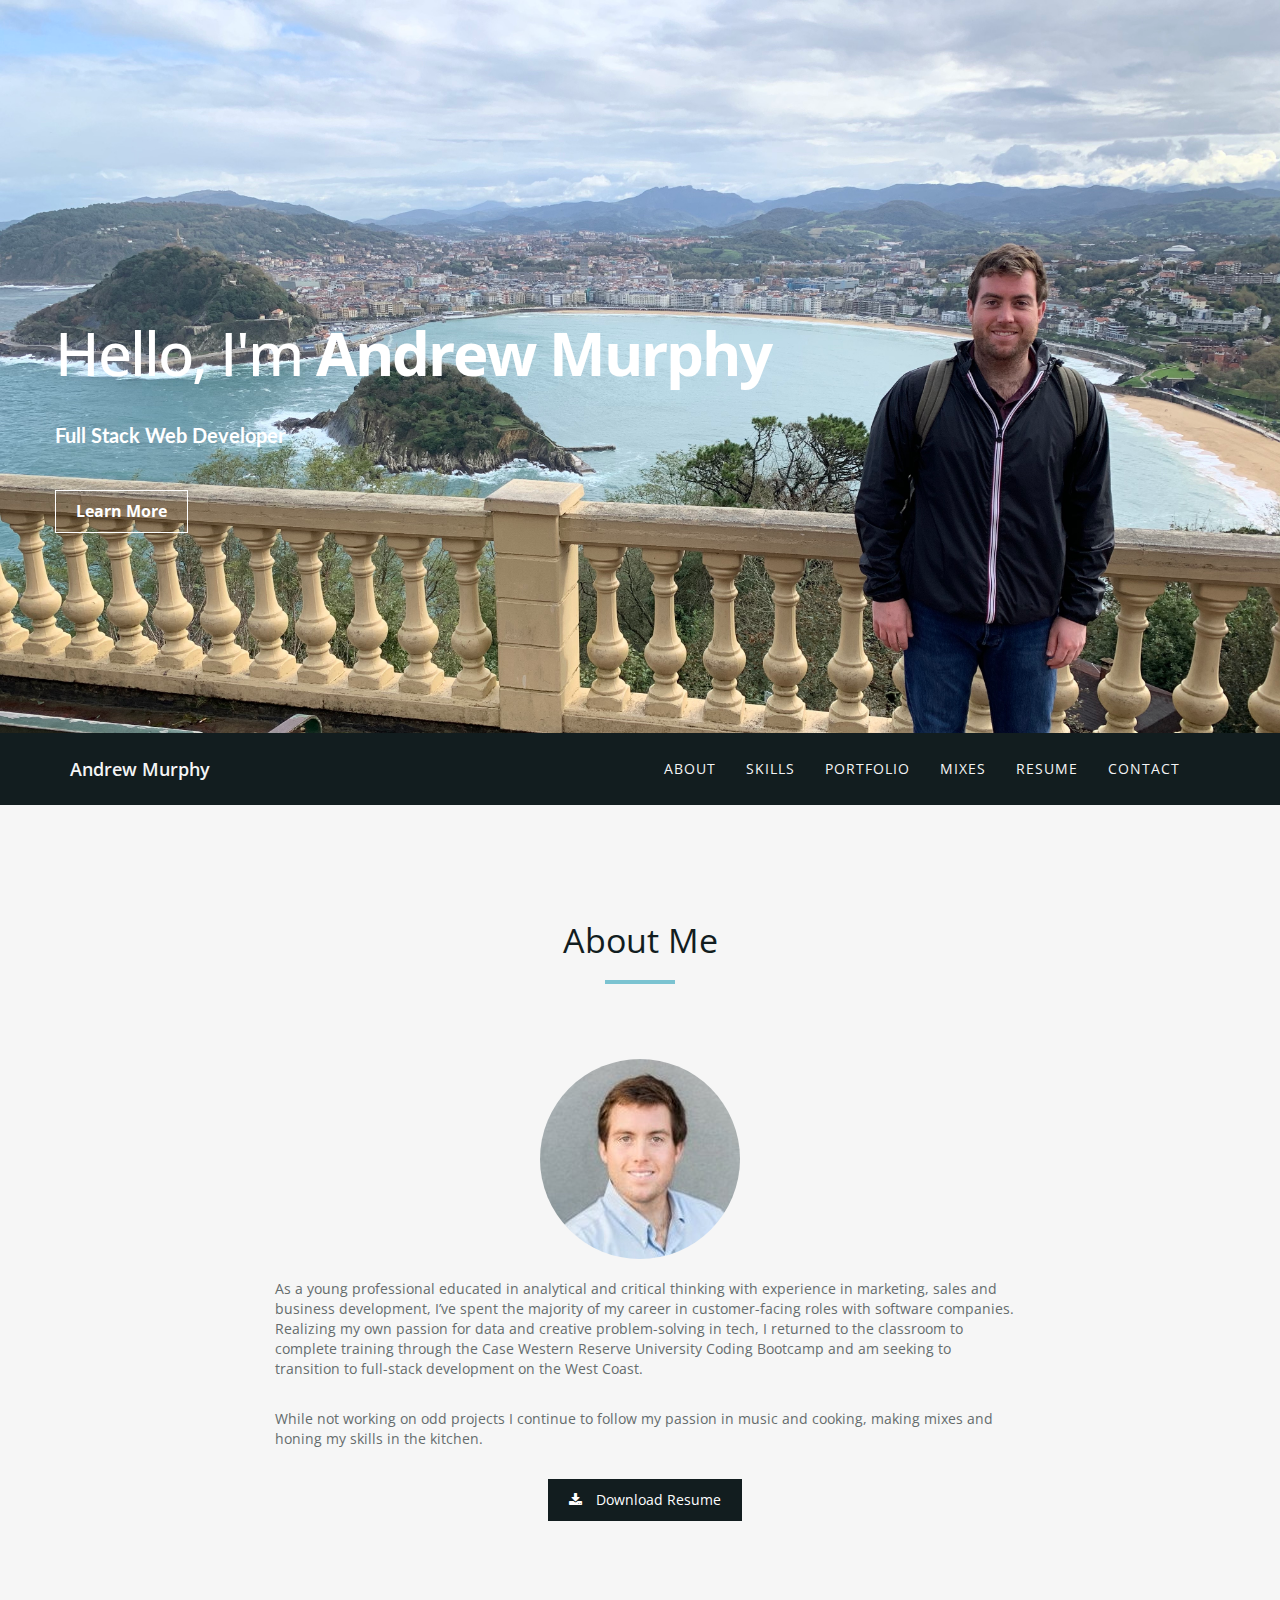
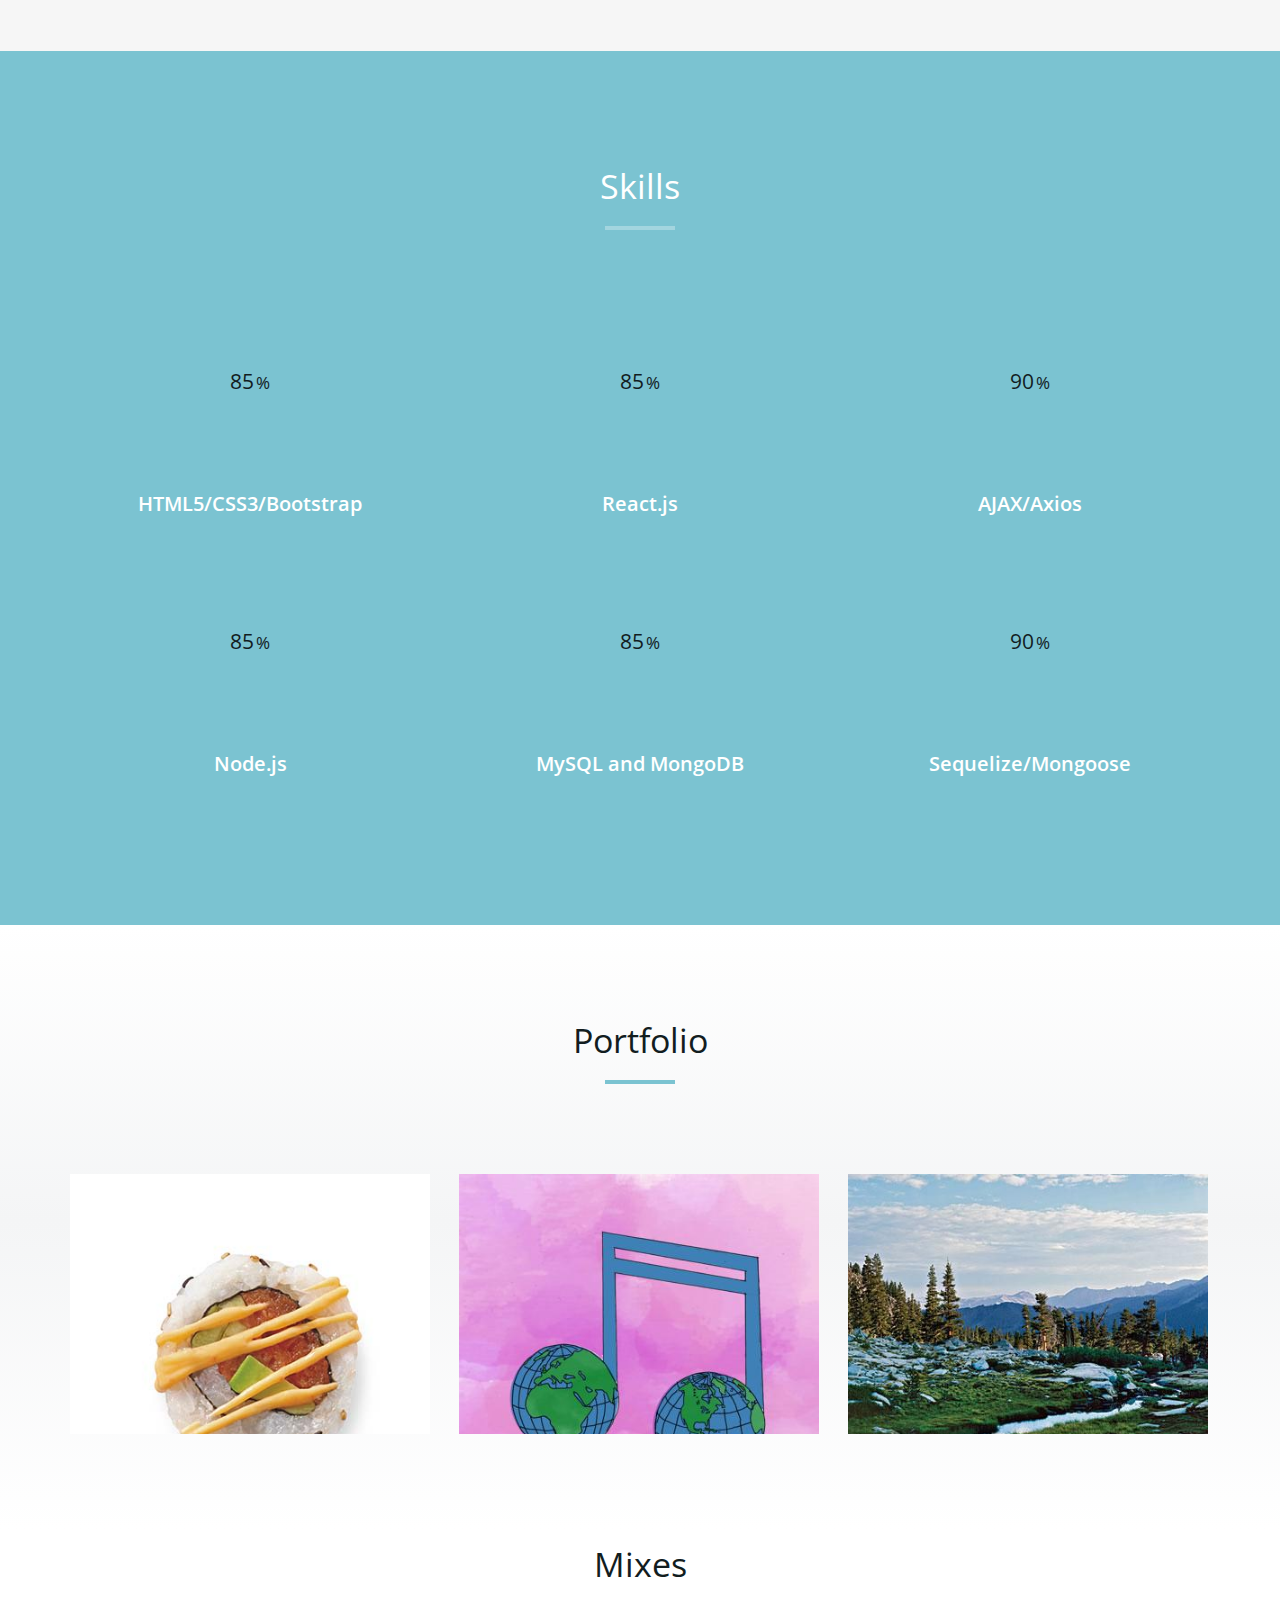
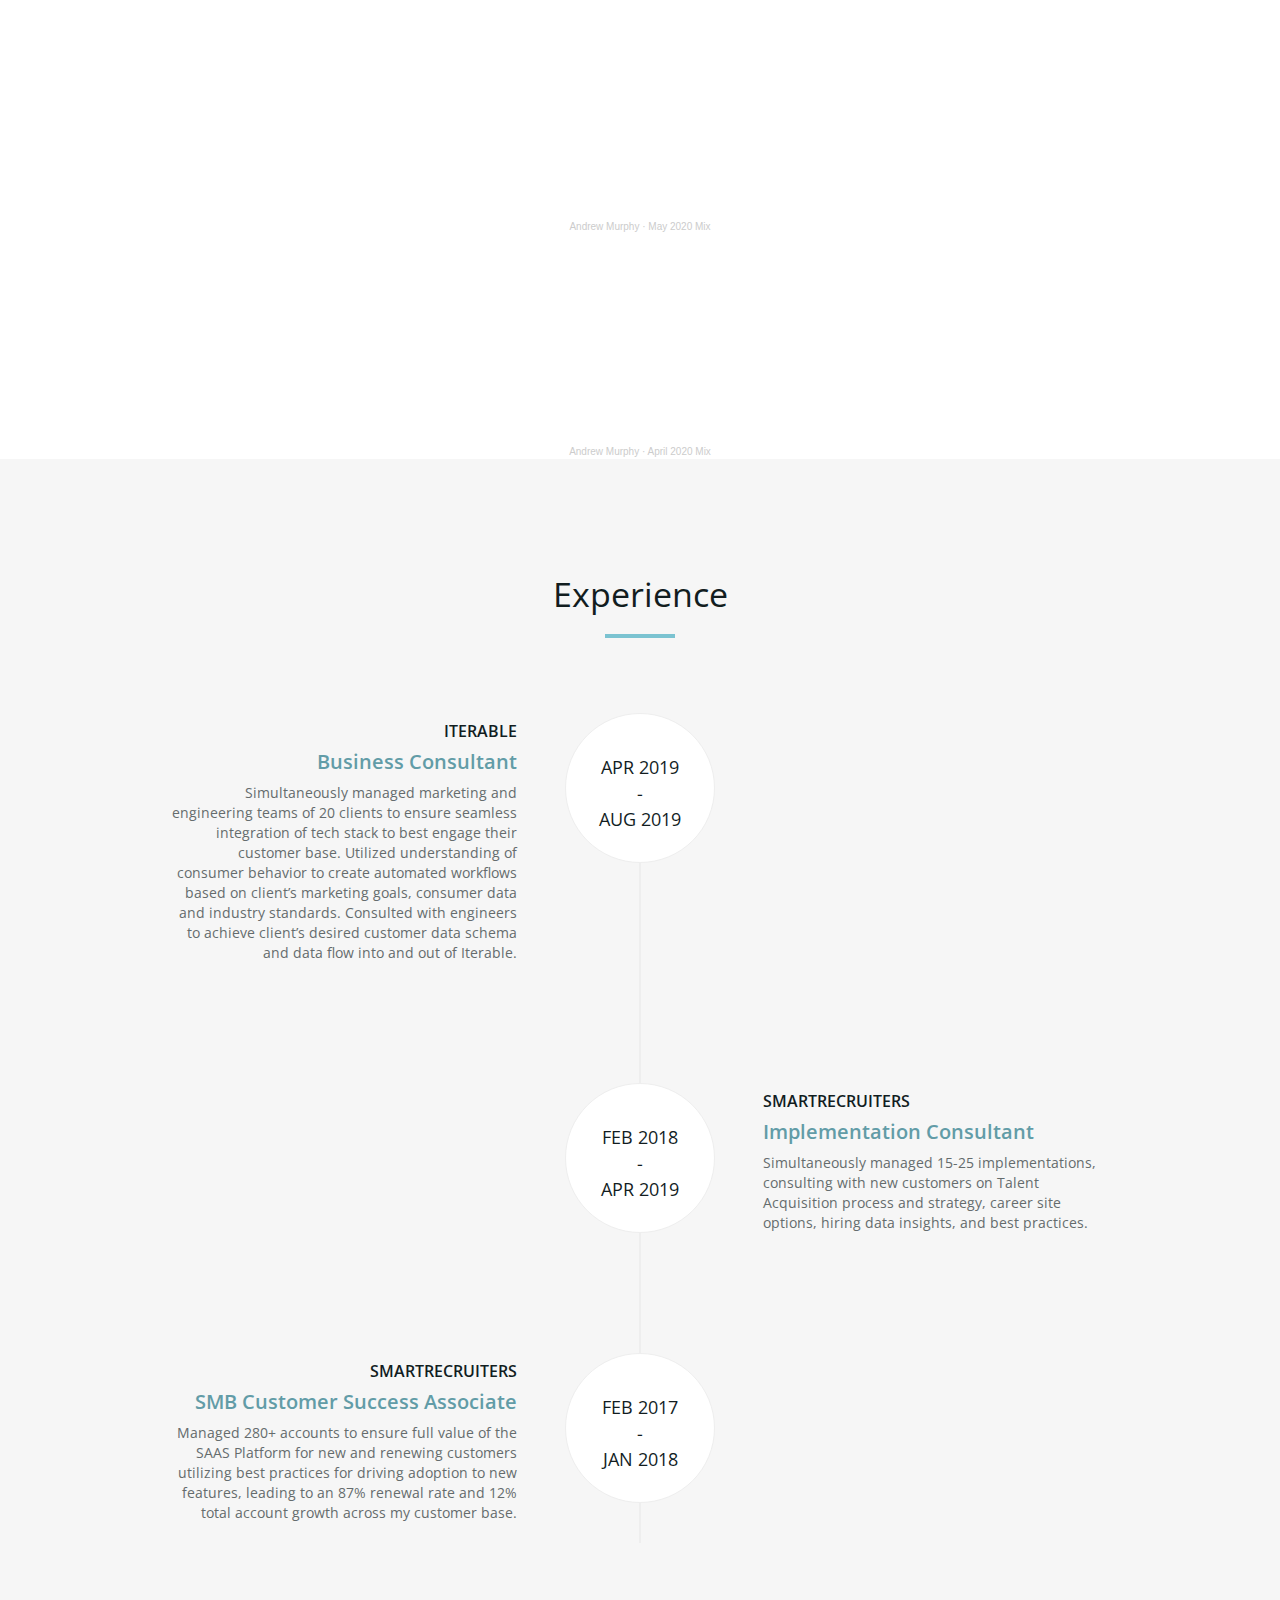
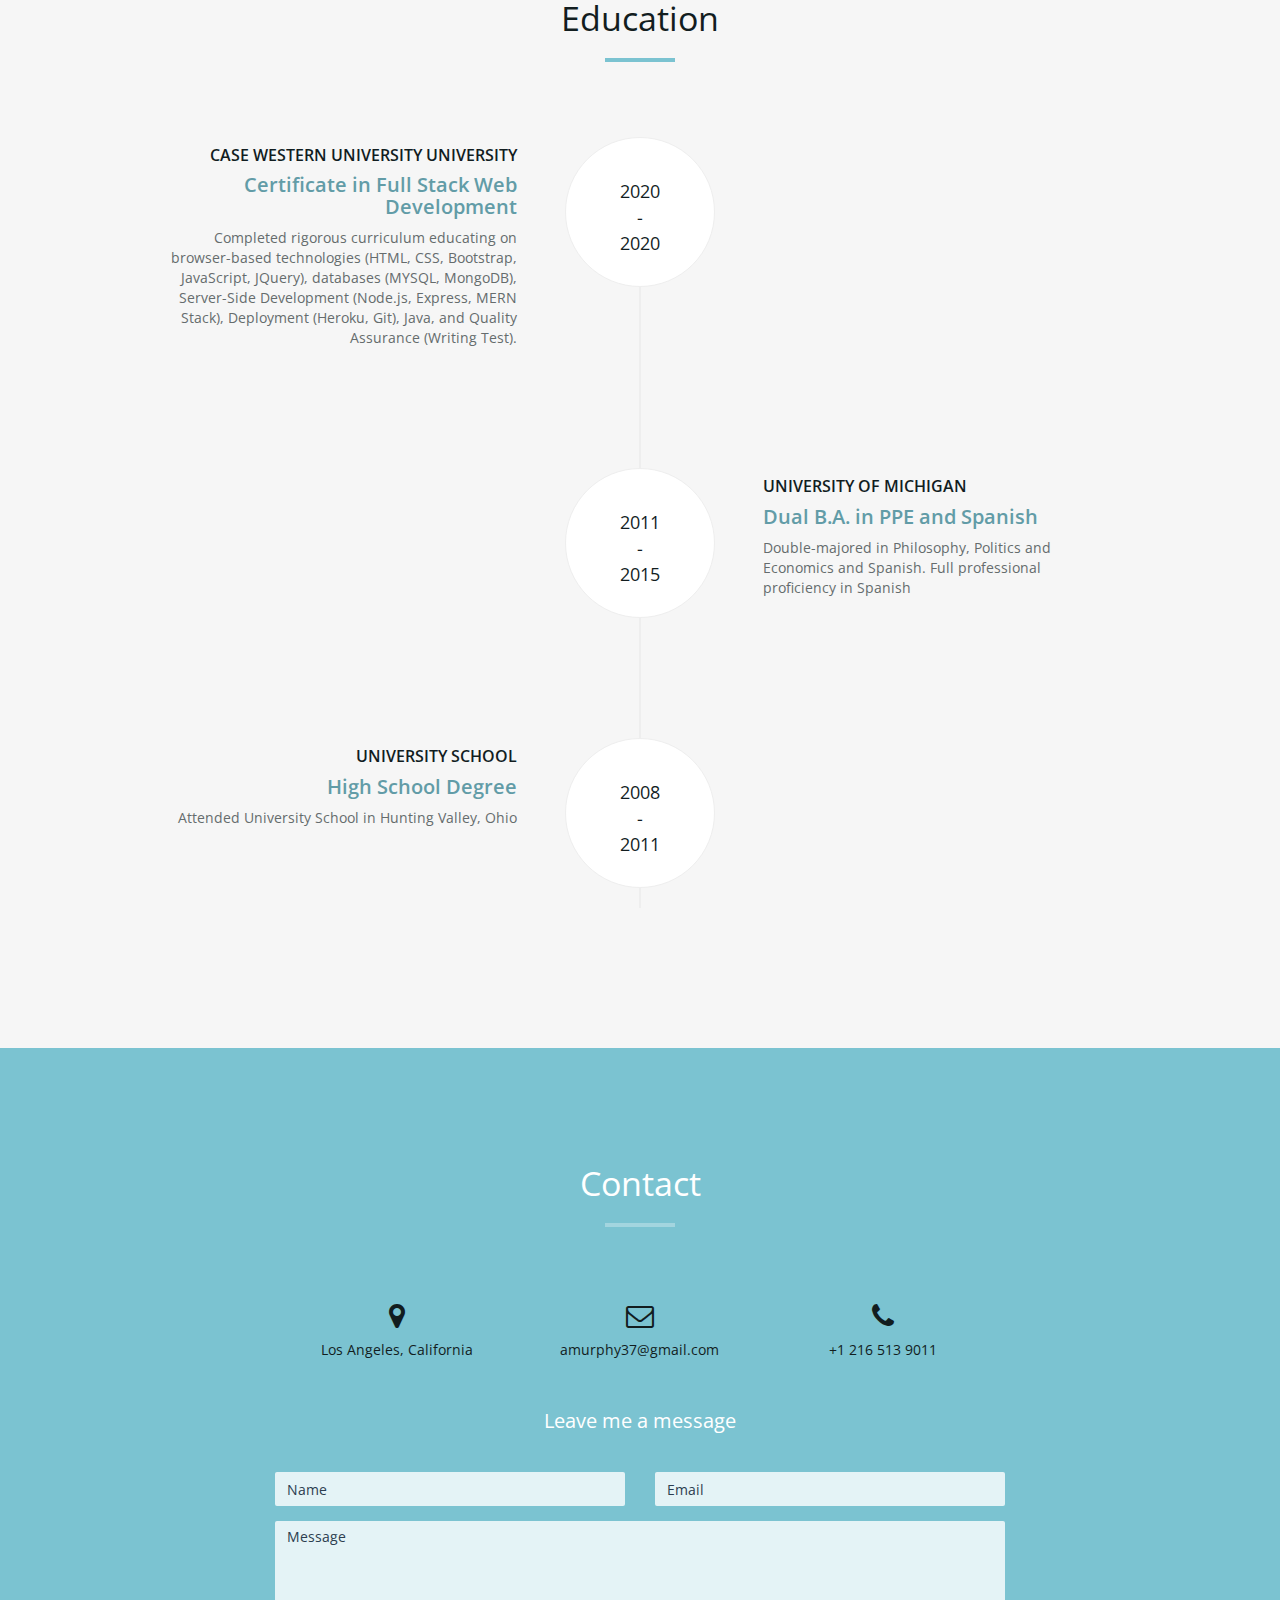
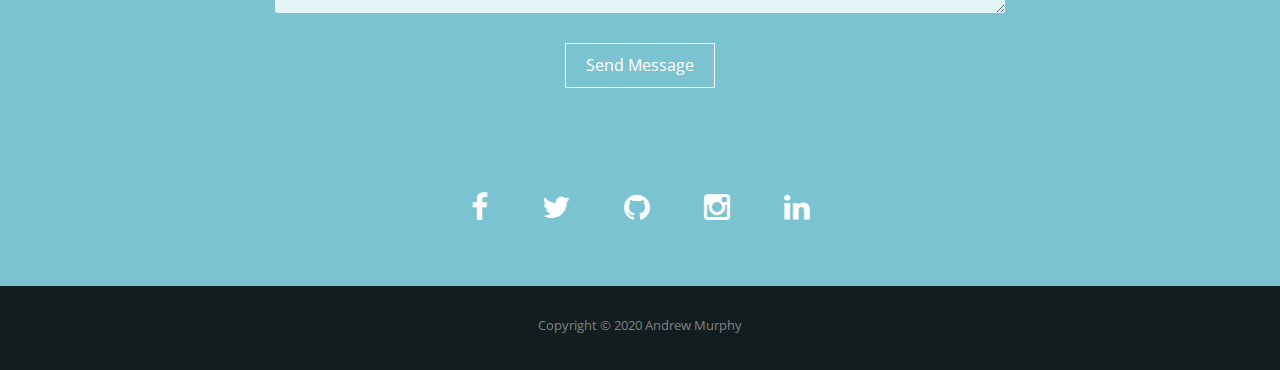
==== index.html @ 9039b3fe "added TrailTails" ====
<!DOCTYPE html>
<html lang="en">
<head>
<meta charset="utf-8">
<meta name="viewport" content="width=device-width, initial-scale=1">
<title>Andrew Murphy - Full Stack Web Developer</title>
<meta name="description" content="">
<meta name="author" content="">

<!-- Favicons
    ================================================== -->
<link rel="apple-touch-icon" href="img/apple-touch-icon.png">
<link rel="apple-touch-icon" sizes="72x72" href="img/apple-touch-icon-72x72.png">
<link rel="apple-touch-icon" sizes="114x114" href="img/apple-touch-icon-114x114.png">

<!-- Bootstrap -->
<link rel="stylesheet" type="text/css"  href="css/bootstrap.css">
<link rel="stylesheet" type="text/css" href="fonts/font-awesome/css/font-awesome.css">

<!-- Stylesheet
    ================================================== -->
<link rel="stylesheet" type="text/css"  href="css/style.css">
<link rel="stylesheet" type="text/css" href="css/prettyPhoto.css">
<link href='http://fonts.googleapis.com/css?family=Lato:400,700,900,300' rel='stylesheet' type='text/css'>
<link href='http://fonts.googleapis.com/css?family=Open+Sans:400,700,800,600,300' rel='stylesheet' type='text/css'>

<!-- HTML5 shim and Respond.js for IE8 support of HTML5 elements and media queries -->
<!-- WARNING: Respond.js doesn't work if you view the page via file:// -->
<!--[if lt IE 9]>
      <script src="https://oss.maxcdn.com/html5shiv/3.7.2/html5shiv.min.js"></script>
      <script src="https://oss.maxcdn.com/respond/1.4.2/respond.min.js"></script>
    <![endif]-->
</head>
<body id="page-top" data-spy="scroll" data-target=".navbar-fixed-top">

<!-- Header -->
<header id="header">
  <div class="intro">
    <div class="container">
      <div class="row">
        <div class="intro-text">
          <h1 style="padding-bottom: 15px;">Hello, I'm <span style="font-weight: bold" class="name">Andrew Murphy</span></h1>
          <p style="font-weight: bolder">Full Stack Web Developer</p>
          <a href="#about" class="btn btn-default btn-lg page-scroll learn-more-btn">Learn More</a> </div>
      </div>
    </div>
  </div>
</header>
<!-- Navigation -->
<div id="nav">
  <nav class="navbar navbar-custom">
    <div class="container">
      <div class="navbar-header">
        <button type="button" class="navbar-toggle" data-toggle="collapse" data-target=".navbar-main-collapse"> <i class="fa fa-bars"></i> </button>
        <a class="navbar-brand page-scroll" href="#page-top">Andrew Murphy</a> </div>
      
      <!-- Collect the nav links, forms, and other content for toggling -->
      <div class="collapse navbar-collapse navbar-right navbar-main-collapse">
        <ul class="nav navbar-nav">
          <!-- Hidden li included to remove active class from about link when scrolled up past about section -->
          <li class="hidden"> <a href="#page-top"></a> </li>
          <li> <a class="page-scroll" href="#about">About</a> </li>
          <li> <a class="page-scroll" href="#skills">Skills</a> </li>
          <li> <a class="page-scroll" href="#portfolio">Portfolio</a> </li>
          <li> <a class="page-scroll" href="#mixes">Mixes</a> </li>
          <li> <a class="page-scroll" href="#resume">Resume</a> </li>
          <li> <a class="page-scroll" href="#contact">Contact</a> </li>
        </ul>
      </div>
    </div>
  </nav>
</div>
<!-- About Section -->
<div id="about">
  <div class="container">
    <div class="section-title text-center center">
      <h2>About Me</h2>
      <hr>
    </div>
    <div class="row">
      <div class="col-md-12 text-center"><img src="img/headshot.jpg" class="img-responsive"></div>
      <div class="col-md-8 col-md-offset-2">
        <div class="about-text">
          <p>As a young professional educated in analytical and critical thinking with experience in marketing, sales and business
          development, I’ve spent the majority of my career in customer-facing roles with software companies. Realizing my own
          passion for data and creative problem-solving in tech, I returned to the classroom to complete training through the Case
          Western Reserve University Coding Bootcamp and am seeking to transition to full-stack development on the West Coast.</p>
          <p>While not working on odd projects I continue to follow my passion in music and cooking, making mixes and honing my skills in the kitchen.</p>
          <p class="text-center"><a class="btn btn-primary" href="resume.pdf"><i class="fa fa-download"></i> Download Resume</a></p>
        </div>
      </div>
    </div>
  </div>
</div>
<!-- Skills Section -->
<div id="skills" class="text-center">
  <div class="container">
    <div class="section-title center">
      <h2>Skills</h2>
      <hr>
    </div>
    <div class="row">
      <div class="col-md-4 col-sm-6 skill"> <span class="chart" data-percent="80"> <span class="percent">85</span> </span>
        <h4>HTML5/CSS3/Bootstrap</h4>
      </div>
      <div class="col-md-4 col-sm-6 skill"> <span class="chart" data-percent="85"> <span class="percent">85</span> </span>
        <h4>React.js</h4>
      </div>
      <div class="col-md-4 col-sm-6 skill"> <span class="chart" data-percent="90"> <span class="percent">90</span> </span>
        <h4>AJAX/Axios</h4>
      </div>
      <div class="col-md-4 col-sm-6 skill"> <span class="chart" data-percent="85"> <span class="percent">85</span> </span>
        <h4>Node.js</h4>
      </div>
      <div class="col-md-4 col-sm-6 skill"> <span class="chart" data-percent="85"> <span class="percent">85</span> </span>
        <h4>MySQL and MongoDB</h4>
      </div>
      <div class="col-md-4 col-sm-6 skill"> <span class="chart" data-percent="90"> <span class="percent">90</span> </span>
        <h4>Sequelize/Mongoose</h4>
      </div>
    </div>
  </div>
</div>
<!-- Portfolio Section -->
<div id="portfolio">
  <div class="container">
    <div class="section-title text-center center">
      <h2>Portfolio</h2>
      <hr>
    </div>
    <!-- <div class="categories">
      <ul class="cat">
        <li>
          <ol class="type">
            <li><a href="#" data-filter="*" class="active">All</a></li>
            <li><a href="#" data-filter=".web">Web Design</a></li>
            <li><a href="#" data-filter=".app">App Development</a></li>
            <li><a href="#" data-filter=".branding">Branding</a></li>
          </ol>
        </li>
      </ul>
      <div class="clearfix"></div>
    </div> -->
    <div class="row">
      <div class="portfolio-items">
        <div class="col-sm-6 col-md-4 col-lg4 web">
          <div class="portfolio-item">
            <div class="hover-bg"> <a href="https://amurphy37.github.io/Project_1/" target="_blank" title="Recipe Generator App">
              <div class="hover-text">
                <h4>I'm Hungry</h4>
                <small>Recipe Generator</small> </div>
              <img src="img/portfolio/sushi.jpg" class="img-responsive" alt="I'm Hungry"> </a> </div>
          </div>
        </div>
        <div class="col-sm-6 col-md-4 col-lg-4 app">
          <div class="portfolio-item">
            <div class="hover-bg"> <a href="http://nexttrackup.herokuapp.com/" target="_blank" title="Project description">
              <div class="hover-text">
                <h4>NextTrackUp</h4>
                <small>Communal Playlist App</small> </div>
              <img src="img/portfolio/playlist.jpg" class="img-responsive" alt="NextTrackUp"> </a> </div>
          </div>
        </div>
        <div class="col-sm-6 col-md-4 col-lg-4 web">
          <div class="portfolio-item">
            <div class="hover-bg"> <a href="img/portfolio/03-large.jpg" title="Project description" rel="prettyPhoto">
              <div class="hover-text">
                <h4>Trail Tails</h4>
                <small>Hiking Community</small> </div>
              <img src="img/portfolio/banff.jpg" class="img-responsive" alt="TrailTails"> </a> </div>
          </div>
        </div>
      </div>
    </div>
  </div>
</div>
<!-- Achievements Section -->
<!-- <div id="achievements" class="text-center">
  <div class="container">
    <div class="section-title center">
      <h2>Some Stats</h2>
      <hr>
    </div>
    <div class="row">
      <div class="col-md-3 col-sm-3 wow fadeInDown" data-wow-delay="200ms">
        <div class="achievement-box"> <span class="count">310</span>
          <h4>Happy Clients</h4>
        </div>
      </div>
      <div class="col-md-3 col-sm-3 wow fadeInDown" data-wow-delay="400ms">
        <div class="achievement-box"> <span class="count">4700</span>
          <h4>Hours of Work</h4>
        </div>
      </div>
      <div class="col-md-3 col-sm-3 wow fadeInDown" data-wow-delay="600ms">
        <div class="achievement-box"> <span class="count">30</span>
          <h4>Awards Won</h4>
        </div>
      </div>
      <div class="col-md-3 col-sm-3 wow fadeInDown" data-wow-delay="800ms">
        <div class="achievement-box"> <span class="count">8</span>
          <h4>Years of Experience</h4>
        </div>
      </div>
    </div>
  </div>
</div> -->
<!-- Mixes Section -->
<div id="mixes" class="text-center">
  <div class="container">
    <div class="section-title center">
      <h2>Mixes</h2>
    </div>
      <div class="row">
        <div class="col-lg-12">
          <iframe width="100%" height="166" scrolling="no" frameborder="no" allow="autoplay"
            src="https://w.soundcloud.com/player/?url=https%3A//api.soundcloud.com/tracks/817155895&color=%23ff5500&auto_play=false&hide_related=false&show_comments=true&show_user=true&show_reposts=false&show_teaser=true"></iframe>
          <div
            style="font-size: 10px; color: #cccccc;line-break: anywhere;word-break: normal;overflow: hidden;white-space: nowrap;text-overflow: ellipsis; font-family: Interstate,Lucida Grande,Lucida Sans Unicode,Lucida Sans,Garuda,Verdana,Tahoma,sans-serif;font-weight: 100;">
            <a href="https://soundcloud.com/amurphy37" title="Andrew Murphy" target="_blank"
              style="color: #cccccc; text-decoration: none;">Andrew Murphy</a> · <a
              href="https://soundcloud.com/amurphy37/may-2020" title="May 2020 Mix" target="_blank"
              style="color: #cccccc; text-decoration: none;">May 2020 Mix</a></div>
        </div>
      </div>
      <br>
      <br>
      <div class="row">
        <div class="col-lg-12">
          <iframe width="100%" height="166" scrolling="no" frameborder="no" allow="autoplay"
            src="https://w.soundcloud.com/player/?url=https%3A//api.soundcloud.com/tracks/807308788&color=%23ff5500&auto_play=false&hide_related=false&show_comments=true&show_user=true&show_reposts=false&show_teaser=true"></iframe>
          <div
            style="font-size: 10px; color: #cccccc;line-break: anywhere;word-break: normal;overflow: hidden;white-space: nowrap;text-overflow: ellipsis; font-family: Interstate,Lucida Grande,Lucida Sans Unicode,Lucida Sans,Garuda,Verdana,Tahoma,sans-serif;font-weight: 100;">
            <a href="https://soundcloud.com/amurphy37" title="Andrew Murphy" target="_blank"
             style="color: #cccccc; text-decoration: none;">Andrew Murphy</a> · <a
             href="https://soundcloud.com/amurphy37/april-2020-mix" title="April 2020 Mix" target="_blank"
              style="color: #cccccc; text-decoration: none;">April 2020 Mix</a></div>
        </div>
      </div>
  
  </div>
</div>

<!-- Resume Section -->
<div id="resume" class="text-center">
  <div class="container">
    <div class="section-title center">
      <h2>Experience</h2>
      <hr>
    </div>
    <div class="row">
      <div class="col-lg-12">
        <ul class="timeline">
          <li>
            <div class="timeline-image">
              <h4>Apr 2019 <br>
                - <br>
                Aug 2019</h4>
            </div>
            <div class="timeline-panel">
              <div class="timeline-heading">
                <h4>Iterable</h4>
                <h4 class="subheading">Business Consultant</h4>
              </div>
              <div class="timeline-body">
                <p>Simultaneously managed marketing and engineering teams of 20 clients to ensure seamless integration of tech stack to
                best engage their customer base. Utilized understanding of consumer behavior to create automated workflows based on client’s marketing goals, consumer
                data and industry standards. Consulted with engineers to achieve client’s desired customer data schema and data flow into and out of Iterable.
              </p>
              </div>
            </div>
          </li>
          <li class="timeline-inverted">
            <div class="timeline-image">
              <h4>Feb 2018 <br>
                - <br>
                Apr 2019 </h4>
            </div>
            <div class="timeline-panel">
              <div class="timeline-heading">
                <h4>SmartRecruiters</h4>
                <h4 class="subheading">Implementation Consultant</h4>
              </div>
              <div class="timeline-body">
                <p>Simultaneously managed 15-25 implementations, consulting with new customers on Talent Acquisition process and strategy,
                career site options, hiring data insights, and best practices.</p>
              </div>
            </div>
          </li>
          <li>
            <div class="timeline-image">
              <h4>Feb 2017 <br>
                - <br>
                Jan 2018 </h4>
            </div>
            <div class="timeline-panel">
              <div class="timeline-heading">
                <h4>SmartRecruiters</h4>
                <h4 class="subheading">SMB Customer Success Associate</h4>
              </div>
              <div class="timeline-body">
                <p> Managed 280+ accounts to ensure full value of the SAAS Platform for new and renewing customers utilizing best practices
                for driving adoption to new features, leading to an 87% renewal rate and 12% total account growth across my customer base.</p>
              </div>
            </div>
          </li>
        </ul>
      </div>
    </div>
  </div>
  <div class="container">
    <div class="section-title center">
      <h2>Education</h2>
      <hr>
    </div>
    <div class="row">
      <div class="col-lg-12">
        <ul class="timeline">
          
          <!-- Education Section-->
          
          <li>
            <div class="timeline-image">
              <h4>2020 <br>
                - <br>
                2020 </h4>
            </div>
            <div class="timeline-panel">
              <div class="timeline-heading">
                <h4>Case Western University University</h4>
                <h4 class="subheading">Certificate in Full Stack Web Development</h4>
              </div>
              <div class="timeline-body">
                <p>Completed rigorous curriculum educating on browser-based technologies (HTML, CSS, Bootstrap, JavaScript, JQuery),
                databases (MYSQL, MongoDB), Server-Side Development (Node.js, Express, MERN Stack), Deployment (Heroku, Git), Java, and
                Quality Assurance (Writing Test).</p>
              </div>
            </div>
          </li>
          <li class="timeline-inverted">
            <div class="timeline-image">
              <h4>2011 <br>
                - <br>
                2015 </h4>
            </div>
            <div class="timeline-panel">
              <div class="timeline-heading">
                <h4>University of Michigan</h4>
                <h4 class="subheading">Dual B.A. in PPE and Spanish</h4>
              </div>
              <div class="timeline-body">
                <p>Double-majored in Philosophy, Politics and Economics and Spanish. Full professional proficiency in Spanish</p>
              </div>
            </div>
          </li>
          <li>
            <div class="timeline-image">
              <h4>2008 <br>
                - <br>
                2011 </h4>
            </div>
            <div class="timeline-panel">
              <div class="timeline-heading">
                <h4>University School</h4>
                <h4 class="subheading">High School Degree</h4>
              </div>
              <div class="timeline-body">
                <p class="text-muted">Attended University School in Hunting Valley, Ohio</p>
              </div>
            </div>
          </li>
        </ul>
      </div>
    </div>
  </div>
</div>
<!-- Contact Section -->
<div id="contact" class="text-center">
  <div class="container">
    <div class="section-title center">
      <h2>Contact</h2>
      <hr>
    </div>
    <div class="col-md-8 col-md-offset-2">
      <div class="col-md-4"> <i class="fa fa-map-marker fa-2x"></i>
        <p>Los Angeles, California</p>
      </div>
      <div class="col-md-4"> <i class="fa fa-envelope-o fa-2x"></i>
        <p>amurphy37@gmail.com</p>
      </div>
      <div class="col-md-4"> <i class="fa fa-phone fa-2x"></i>
        <p> +1 216 513 9011</p>
      </div>
      <div class="clearfix"></div>
    </div>
    <div class="col-md-8 col-md-offset-2">
      <h3>Leave me a message</h3>
      <form action="https://formspree.io/meqrzgnv" method="POST" name="sentMessage" id="my-form" novalidate>
        <div class="row">
          <div class="col-md-6">
            <div class="form-group">
              <input type="text" name="name" id="name" class="form-control" placeholder="Name" required="required">
              <p class="help-block text-danger"></p>
            </div>
          </div>
          <div class="col-md-6">
            <div class="form-group">
              <input type="email" id="email" class="form-control" name="email" placeholder="Email" required="required">
              <p class="help-block text-danger"></p>
            </div>
          </div>
        </div>
        <div class="form-group">
          <textarea name="message" id="message" class="form-control" rows="4" placeholder="Message" required></textarea>
          <p class="help-block text-danger"></p>
        </div>
        <div id="success"></div>
        <button type="submit" id="my-form-button" class="btn btn-default">Send Message</button>
        <p id="my-form-status"></p>
      </form>
      <div class="social">
        <ul>
          <li><a href="https://www.facebook.com/andrew.murphy.73744/" target="_blank"><i class="fa fa-facebook"></i></a></li>
          <li><a href="https://twitter.com/amurphy37" target="_blank"><i class="fa fa-twitter"></i></a></li>
          <li><a href="https://github.com/amurphy37" target="_blank"><i class="fa fa-github"></i></a></li>
          <li><a href="https://www.instagram.com/b.andrewmurphy/" target="_blank"><i class="fa fa-instagram"></i></a></li>
          <li><a href="https://www.linkedin.com/in/b-andrew-murphy/" target="_blank"><i class="fa fa-linkedin"></i></a></li>
        </ul>
      </div>
    </div>
  </div>
</div>
<div id="footer">
  <div class="container text-center">
    <div class="fnav">
      <p>Copyright &copy; 2020 Andrew Murphy</p>
    </div>
  </div>
</div>
<script type="text/javascript" src="js/jquery.1.11.1.js"></script> 
<script type="text/javascript" src="js/bootstrap.js"></script> 
<script type="text/javascript" src="js/SmoothScroll.js"></script> 
<script type="text/javascript" src="js/easypiechart.js"></script> 
<script type="text/javascript" src="js/jquery.prettyPhoto.js"></script> 
<script type="text/javascript" src="js/jquery.isotope.js"></script> 
<script type="text/javascript" src="js/jquery.counterup.js"></script> 
<script type="text/javascript" src="js/waypoints.js"></script> 
<script type="text/javascript" src="js/jqBootstrapValidation.js"></script> 
<script type="text/javascript" src="js/contact_me.js"></script> 
<script type="text/javascript" src="js/main.js"></script>

<!-- Place this script at the end of the body tag -->

<script>
  window.addEventListener("DOMContentLoaded", function () {

    // get the form elements defined in your form HTML above

    var form = document.getElementById("my-form");
    var button = document.getElementById("my-form-button");
    var status = document.getElementById("my-form-status");

    // Success and Error functions for after the form is submitted

    function success() {
      form.reset();
      button.style = "display: none ";
      status.innerHTML = "Thanks!";
    }

    function error() {
      status.innerHTML = "Oops! There was a problem.";
    }

    // handle the form submission event

    form.addEventListener("submit", function (ev) {
      ev.preventDefault();
      var data = new FormData(form);
      ajax(form.method, form.action, data, success, error);
    });
  });

  // helper function for sending an AJAX request

  function ajax(method, url, data, success, error) {
    var xhr = new XMLHttpRequest();
    xhr.open(method, url);
    xhr.setRequestHeader("Accept", "application/json");
    xhr.onreadystatechange = function () {
      if (xhr.readyState !== XMLHttpRequest.DONE) return;
      if (xhr.status === 200) {
        success(xhr.response, xhr.responseType);
      } else {
        error(xhr.status, xhr.response, xhr.responseType);
      }
    };
    xhr.send(data);
  }
</script>
</body>
</html>
---- css/style.css ----
body, html {
	font-family: 'Open Sans', sans-serif;
	text-rendering: optimizeLegibility !important;
	-webkit-font-smoothing: antialiased !important;
	color: #656c6d;
	width: 100% !important;
	height: 100% !important;
}
h1 {
	font-weight: 700;
}
h1 strong {
	font-weight: 900;
}
h2 {
	line-height: 20px;
	margin: 0;
	color: #121d1f;
	font-weight: 400;
	margin-bottom: 30px;
	font-size: 34px;
}
h3, h4 {
	color: #121d1f;
	font-size: 20px;
	font-weight: 600;
}
h5 {
	text-transform: uppercase;
	font-weight: 700;
	line-height: 20px;
}
p.intro {
	font-size: 16px;
	margin: 12px 0 0;
	line-height: 24px;
	font-family: 'Open Sans', sans-serif;
}
a {
	color: #333;
}
a:hover, a:focus {
	text-decoration: none;
	color: #7bc3d1;
}
ul, ol {
	list-style: none;
}
.clearfix:after {
	visibility: hidden;
	display: block;
	font-size: 0;
	content: " ";
	clear: both;
	height: 0;
}
.clearfix {
	display: inline-block;
}
* html .clearfix {
	height: 1%;
}
.clearfix {
	display: block;
}
ul, ol {
	padding: 0;
	webkit-padding: 0;
	moz-padding: 0;
}
hr {
	height: 4px;
	width: 70px;
	text-align: center;
	position: relative;
	background: #7bc3d1;
	margin: 0 auto;
	margin-bottom: 30px;
	border: 0;
}
/* Navigation */
#nav {
	z-index: 9999;
}
#nav.affix {
	position: fixed;
	top: 0;
	width: 100%
}
.navbar-custom {
	margin-bottom: 0;
	background-color: #121d1f;
	border-radius: 0px;
	padding: 10px 0;
}
.navbar-custom .navbar-brand {
	font-weight: 600;
}
.navbar-custom .navbar-brand:focus {
	outline: 0;
}
.navbar-custom .navbar-brand .navbar-toggle {
	padding: 4px 6px;
	font-size: 16px;
	color: #fff;
}
.navbar-custom .navbar-brand .navbar-toggle:focus, .navbar-custom .navbar-brand .navbar-toggle:active {
	outline: 0;
}
.navbar-custom a {
	color: #f4f5f6;
}
.navbar-custom .nav li a {
	text-transform: uppercase;
	letter-spacing: 1px;
	-webkit-transition: background .3s ease-in-out;
	-moz-transition: background .3s ease-in-out;
	transition: background .3s ease-in-out;
}
.navbar-custom .nav li a:hover {
	outline: 0;
	color: #7bc3d1;
	background-color: transparent;
}
.navbar-custom .nav li a:focus, .navbar-custom .nav li a:active {
	outline: 0;
	background-color: transparent;
	color: #7bc3d1;
}
.navbar-custom .nav li.active {
	outline: 0;
}
.navbar-custom .nav li.active a {
	background-color: rgba(255,255,255,.3);
}
.navbar-custom .nav li.active a:hover {
	color: #fff;
}
.btn-default {
	color: #fff;
	background-color: transparent;
	border-color: #fff;
	padding: 10px 20px;
	margin: 0;
	font-size: 16px;
	border-radius: 0;
}
.btn-default:hover, .btn-default:focus, .btn-default.focus, .btn-default:active, .btn-default.active {
	color: #fff;
	background-color: #121d1f;
	border-color: #121d1f;
}
.btn-primary {
	color: #fff;
	background-color: #121d1f;
	padding: 10px 20px;
	border-color: #121d1f;
	border-radius: 0;
}
.btn-primary:hover, .btn-primary:focus, .btn-primary.focus, .btn-primary:active, .btn-primary.active {
	color: #fff;
	background-color: #7bc3d1;
	border-color: #7bc3d1;
}
.btn-primary i.fa {
	margin-right: 10px;
}
/* Home Section */
.intro {
	display: table;
	width: 100%;
	height: auto;
	padding: 100px 0;
	text-align: center;
	color: #fff;
	background: url(../img/intro-bg2.jpg) no-repeat center top;
	background-color: #7bc3d1;
	-webkit-background-size: cover;
	-moz-background-size: cover;
	background-size: cover;
	-o-background-size: cover;
}
.section-title.center {
	padding: 25px 0 45px 0;
}
/* About Section */
#about {
	padding: 100px 0;
	background: #f6f6f6;
}
#about .about-text {
	margin-left: 10px;
}
#about img {
	border-radius: 50%;
	width: 200px;
	height: 200px;
	display: inline-block;
}
#about p {
	margin-top: 20px;
	margin-bottom: 30px;
}
/* Skills Section */
#skills {
	padding: 100px 0;
	background: #7bc3d1;
}
#skills h2 {
	color: #fff;
}
#skills hr {
	background: rgba(255,255,255,0.3);
}
#skills .skill {
	margin-bottom: 40px;
	text-align: center;
	padding: 0px;
}
#skills .skill h4 {
	font-weight: 600;
	color: #fff;
}
.chart {
	position: relative;
	display: inline-block;
	width: 152px;
	height: 152px;
	margin-bottom: 26px;
	text-align: center;
}
.chart canvas {
	position: absolute;
	top: 0;
	left: 0;
}
.percent {
	display: inline-block;
	font-size: 21px;
	color: #121d1f;
	line-height: 152px;
	z-index: 2;
}
.percent:after {
	content: '%';
	margin-left: 0.1em;
	font-size: .8em;
}
/* Portfolio Section */
#portfolio {
	padding: 80px 0;
	background: #ffffff; /* Old browsers */
	background: -moz-linear-gradient(top, #ffffff 0%, #f4f5f6 49%, #ffffff 100%); /* FF3.6+ */
	background: -webkit-gradient(linear, left top, left bottom, color-stop(0%, #ffffff), color-stop(49%, #f4f5f6), color-stop(100%, #ffffff)); /* Chrome,Safari4+ */
	background: -webkit-linear-gradient(top, #ffffff 0%, #f4f5f6 49%, #ffffff 100%); /* Chrome10+,Safari5.1+ */
	background: -o-linear-gradient(top, #ffffff 0%, #f4f5f6 49%, #ffffff 100%); /* Opera 11.10+ */
	background: -ms-linear-gradient(top, #ffffff 0%, #f4f5f6 49%, #ffffff 100%); /* IE10+ */
	background: linear-gradient(to bottom, #ffffff 0%, #f4f5f6 49%, #ffffff 100%); /* W3C */
filter: progid:DXImageTransform.Microsoft.gradient( startColorstr='#ffffff', endColorstr='#ffffff', GradientType=0 ); /* IE6-9 */
}
.categories {
	padding-bottom: 30px;
	text-align: center;
}
ul.cat li {
	display: inline-block;
}
ol.type li {
	display: inline-block;
	margin-left: 20px;
}
ol.type li a {
	background: #7bc3d1;
	color: #fff;
	padding: 6px 14px;
}
ol.type li a.active {
	background: #121d1f;
	color: #fff;
}
ol.type li a:hover {
	background: #121d1f;
	color: #fff;
}
.isotope-item {
	z-index: 2
}
.isotope-hidden.isotope-item {
	z-index: 1
}
.isotope, .isotope .isotope-item {
	/* change duration value to whatever you like */
	-webkit-transition-duration: 0.8s;
	-moz-transition-duration: 0.8s;
	transition-duration: 0.8s;
}
.isotope-item {
	margin-right: -1px;
	-webkit-backface-visibility: hidden;
	backface-visibility: hidden;
}
.isotope {
	-webkit-backface-visibility: hidden;
	backface-visibility: hidden;
	-webkit-transition-property: height, width;
	-moz-transition-property: height, width;
	transition-property: height, width;
}
.isotope .isotope-item {
	-webkit-backface-visibility: hidden;
	backface-visibility: hidden;
	-webkit-transition-property: -webkit-transform, opacity;
	-moz-transition-property: -moz-transform, opacity;
	transition-property: transform, opacity;
}
.portfolio-item {
	margin: 15px 0;
	-webkit-transition: all 0.5s ease-out;
	-moz-transition: all 0.5s ease-out;
	-ms-transition: all 0.5s ease-out;
	-o-transition: all 0.5s ease-out;
	transition: all 0.5s ease-out;
}
.portfolio-item:hover {
	-webkit-transform: scale(1.1);
	-moz-transform: scale(1.1);
	-ms-transform: scale(1.1);
	-o-transform: scale(1.1);
	transform: scale(1.1);
}
.portfolio-item .hover-bg {
	height: 260px;
	overflow: hidden;
	position: relative;
}
.hover-bg .hover-text {
	position: absolute;
	text-align: center;
	margin: 0 auto;
	color: #ffffff;
	background: rgba(0, 0, 0, 0.66);
	padding: 33% 0 0 0;
	height: 100%;
	width: 100%;
	opacity: 0;
	transition: all 0.5s;
}
.hover-bg .hover-text>h4 {
	opacity: 0;
	color: #fff;
	font-weight: 400;
	-webkit-transform: translateY(100%);
	transform: translateY(100%);
	transition: all 0.3s;
}
.hover-bg:hover .hover-text>h4 {
	opacity: 1;
	-webkit-backface-visibility: hidden;
	-webkit-transform: translateY(0);
	transform: translateY(0);
}
.hover-bg .hover-text>i {
	opacity: 0;
	-webkit-transform: translateY(0);
	transform: translateY(0);
	transition: all 0.3s;
}
.hover-bg:hover .hover-text>i {
	opacity: 1;
	-webkit-backface-visibility: hidden;
	-webkit-transform: translateY(100%);
	transform: translateY(100%);
}
.hover-bg:hover .hover-text {
	opacity: 1;
}
#portfolio i.fa {
	font-size: 20px;
	padding: 5px;
	color: #E87E04;
}
/* Achivements Section */
#achievements {
	padding: 100px 0;
	background: #7bc3d1;
}
#achievements h2 {
	color: #fff;
}
#achievements hr {
	background: rgba(255,255,255,0.3);
}
.achievement-box h4 {
	color: #fff;
	font-size: 20px;
	font-weight: 400;
	margin-left: 5px;
}
.achievement-box span.count {
	font-size: 52px;
	font-weight: 600;
	display: block;
	color: #121d1f;
	padding: 0;
	margin: 0;
}
/* Resume Section */
#resume {
	padding: 100px 0;
	background: #f6f6f6;
}
.timeline {
	position: relative;
	padding: 0;
	list-style: none;
}
.timeline:before {
	content: "";
	position: absolute;
	top: 0;
	bottom: 0;
	left: 40px;
	width: 2px;
	margin-left: -1.5px;
	background-color: #eee;
}
.timeline>li {
	position: relative;
	margin-bottom: 50px;
	min-height: 50px;
}
.timeline>li:before, .timeline>li:after {
	content: " ";
	display: table;
}
.timeline>li:after {
	clear: both;
}
.timeline>li .timeline-panel {
	float: right;
	position: relative;
	width: 100%;
	padding: 0 20px 0 100px;
	text-align: left;
}
.timeline>li .timeline-panel:before {
	right: auto;
	left: -15px;
	border-right-width: 15px;
	border-left-width: 0;
}
.timeline>li .timeline-panel:after {
	right: auto;
	left: -14px;
	border-right-width: 14px;
	border-left-width: 0;
}
.timeline>li .timeline-image {
	z-index: 100;
	position: absolute;
	left: 0;
	width: 70px;
	height: 70px;
	margin-left: 0;
	border: 1px solid #eee;
	border-radius: 100%;
	text-align: center;
	background: #fff;
}
.timeline>li .timeline-image h4 {
	margin-top: 20px;
	font-size: 14px;
	text-transform: uppercase;
}
.timeline>li.timeline-inverted>.timeline-panel {
	float: right;
	padding: 0 20px 0 100px;
	text-align: left;
}
.timeline>li.timeline-inverted>.timeline-panel:before {
	right: auto;
	left: -15px;
	border-right-width: 15px;
	border-left-width: 0;
}
.timeline>li.timeline-inverted>.timeline-panel:after {
	right: auto;
	left: -14px;
	border-right-width: 14px;
	border-left-width: 0;
}
.timeline>li:last-child {
	margin-bottom: 40px;
}
.timeline .timeline-heading h4 {
	margin-top: 0;
	text-transform: uppercase;
	font-size: 16px;
}
.timeline .timeline-heading h2 {
	margin-top: 30px;
}
.timeline .timeline-heading h4.subheading {
	text-transform: none;
	color: #629ca7;
	font-size: 20px;
}
.timeline .timeline-body>p, .timeline .timeline-body>ul {
	margin-bottom: 0;
}
/* Contact Section */
#contact {
	padding: 100px 0 40px 0;
	color: #121d1f;
	background: #7bc3d1;
}
#contact h2 {
	color: #fff;
}
#contact hr {
	background: rgba(255,255,255,0.3);
}
#contact h3 {
	padding-top: 20px;
	font-size: 20px;
	font-weight: 400;
	color: #fff;
}
#contact form {
	padding: 30px 0;
}
#contact i.fa {
	color: #121d1f;
	margin-bottom: 10px;
}
#contact .text-danger {
	color: #E87E04;
	text-align: left;
}
label {
	font-size: 12px;
	font-weight: 400;
	font-family: 'Open Sans', sans-serif;
	float: left;
}
#contact .form-control {
	display: block;
	width: 100%;
	padding: 6px 12px;
	font-size: 14px;
	line-height: 1.42857143;
	color: #2c3e50;
	background-color: rgba(255,255,255,0.8);
	background-image: none;
	border: 0;
	border-radius: 2px;
	-webkit-box-shadow: none;
	box-shadow: none;
	-webkit-transition: none;
	-o-transition: none;
	transition: none;
}
#contact .form-control:focus {
	border-color: inherit;
	outline: 0;
	-webkit-box-shadow: transparent;
	box-shadow: transparent;
}
.form-control::-webkit-input-placeholder {
color: #2c3e50;
}
.form-control:-moz-placeholder {
color: #2c3e50;
}
.form-control::-moz-placeholder {
color: #2c3e50;
}
.form-control:-ms-input-placeholder {
color: #2c3e50;
}
#contact .social {
	margin-top: 60px;
}
#contact .social ul li {
	display: inline-block;
	margin: 0 20px;
}
#contact .social i.fa {
	font-size: 30px;
	padding: 4px 5px;
	color: #fff;
	transition: all 0.5s;
}
#contact .social i.fa:hover {
	color: #121d1f;
}
#contact .btn {
	background-color: transparent;
	border: 1px solid #fff;
	border-radius: 0;
	padding: 10px 20px;
	color: #fff;
	margin-top: 15px;
}
#contact .btn:hover, #contact .btn:focus {
	background-color: #121d1f;
	border: 1px solid #121d1f;
}
.btn:active, .btn.active {
	background-image: none;
	outline: 0;
	-webkit-box-shadow: none;
	box-shadow: none;
}
a:focus, .btn:focus, .btn:active:focus, .btn.active:focus, .btn.focus, .btn:active.focus, .btn.active.focus {
	outline: none;
	outline-offset: none;
}
/* Footer Section*/
#footer {
	background: #121d1f;
	color: #7d8384;
	padding: 30px 0 25px 0;
}
#footer p {
	font-size: 13px;
}
#footer a {
	color: #a0a5a5;
}
#footer a:hover {
	color: #7bc3d1;
}

/* Media Queries */
@media(min-width:768px) {
.intro {
	height: 100%;
	padding: 0;
	text-align: left;
	color: white;
}
.intro H1 {
	font-size: 60px;
	font-weight: 500;
	letter-spacing: -2px;
}
.intro .name {
	font-weight: 600;
}
.intro .intro-text {
	max-width: 75%;
}
.intro .intro-text p {
	font-family: 'Lato', sans-serif;
	font-size: 20px;
	margin-bottom: 40px;
	margin-top: 20px;
}
.learn-more-btn {
	font-weight: bold;
}
section {
	padding: 120px 0;
}
header .intro-text {
	padding-top: 300px;
	padding-bottom: 200px;
}
.timeline:before {
	left: 50%;
}
.timeline>li {
	margin-bottom: 100px;
	min-height: 100px;
}
.timeline>li .timeline-panel {
	float: left;
	width: 41%;
	padding: 0 20px 20px 30px;
	text-align: right;
}
.timeline>li .timeline-image {
	left: 50%;
	width: 100px;
	height: 100px;
	margin-left: -50px;
}
.timeline>li .timeline-image h4 {
	margin-top: 16px;
	line-height: 18px;
	font-weight: 400;
}
.timeline>li.timeline-inverted>.timeline-panel {
	float: right;
	padding: 0 30px 20px 20px;
	text-align: left;
}
}

@media(min-width:992px) {
#here-me h1 {
	margin: 10px 0 0px;
}
.timeline>li {
	min-height: 150px;
}
.timeline>li .timeline-panel {
	padding: 0 20px 20px;
}
.timeline>li .timeline-image {
	width: 150px;
	height: 150px;
	margin-left: -75px;
}
.timeline>li .timeline-image h4 {
	margin-top: 30px;
	font-size: 18px;
	line-height: 26px;
}
.timeline>li.timeline-inverted>.timeline-panel {
	padding: 0 20px 20px;
}
}

@media(min-width:1200px) {
.timeline>li {
	min-height: 170px;
}
.timeline>li .timeline-panel {
	padding: 10px 20px 20px 100px;
}
.timeline>li .timeline-image {
	width: 150px;
	height: 150px;
	margin-left: -75px;
}
.timeline>li .timeline-image h4 {
	margin-top: 40px;
	font-weight: 400;
}
.timeline>li.timeline-inverted>.timeline-panel {
	padding: 10px 100px 20px 20px;
}
}
---- css/prettyPhoto.css ----
div.pp_default .pp_top,div.pp_default .pp_top .pp_middle,div.pp_default .pp_top .pp_left,div.pp_default .pp_top .pp_right,div.pp_default .pp_bottom,div.pp_default .pp_bottom .pp_left,div.pp_default .pp_bottom .pp_middle,div.pp_default .pp_bottom .pp_right{height:13px}
div.pp_default .pp_top .pp_left{background:url(../img/prettyPhoto/default/sprite.png) -78px -93px no-repeat}
div.pp_default .pp_top .pp_middle{background:url(../img/prettyPhoto/default/sprite_x.png) top left repeat-x}
div.pp_default .pp_top .pp_right{background:url(../img/prettyPhoto/default/sprite.png) -112px -93px no-repeat}
div.pp_default .pp_content .ppt{color:#f8f8f8}
div.pp_default .pp_content_container .pp_left{background:url(../img/prettyPhoto/default/sprite_y.png) -7px 0 repeat-y;padding-left:13px}
div.pp_default .pp_content_container .pp_right{background:url(../img/prettyPhoto/default/sprite_y.png) top right repeat-y;padding-right:13px}
div.pp_default .pp_next:hover{background:url(../img/prettyPhoto/default/sprite_next.png) center right no-repeat;cursor:pointer}
div.pp_default .pp_previous:hover{background:url(../img/prettyPhoto/default/sprite_prev.png) center left no-repeat;cursor:pointer}
div.pp_default .pp_expand{background:url(../img/prettyPhoto/default/sprite.png) 0 -29px no-repeat;cursor:pointer;width:28px;height:28px}
div.pp_default .pp_expand:hover{background:url(../img/prettyPhoto/default/sprite.png) 0 -56px no-repeat;cursor:pointer}
div.pp_default .pp_contract{background:url(../img/prettyPhoto/default/sprite.png) 0 -84px no-repeat;cursor:pointer;width:28px;height:28px}
div.pp_default .pp_contract:hover{background:url(../img/prettyPhoto/default/sprite.png) 0 -113px no-repeat;cursor:pointer}
div.pp_default .pp_close{width:30px;height:30px;background:url(../img/prettyPhoto/default/sprite.png) 2px 1px no-repeat;cursor:pointer}
div.pp_default .pp_gallery ul li a{background:url(../img/prettyPhoto/default/default_thumb.png) center center #f8f8f8;border:1px solid #aaa}
div.pp_default .pp_social{margin-top:7px}
div.pp_default .pp_gallery a.pp_arrow_previous,div.pp_default .pp_gallery a.pp_arrow_next{position:static;left:auto}
div.pp_default .pp_nav .pp_play,div.pp_default .pp_nav .pp_pause{background:url(../img/prettyPhoto/default/sprite.png) -51px 1px no-repeat;height:30px;width:30px}
div.pp_default .pp_nav .pp_pause{background-position:-51px -29px}
div.pp_default a.pp_arrow_previous,div.pp_default a.pp_arrow_next{background:url(../img/prettyPhoto/default/sprite.png) -31px -3px no-repeat;height:20px;width:20px;margin:4px 0 0}
div.pp_default a.pp_arrow_next{left:52px;background-position:-82px -3px}
div.pp_default .pp_content_container .pp_details{margin-top:5px}
div.pp_default .pp_nav{clear:none;height:30px;width:110px;position:relative}
div.pp_default .pp_nav .currentTextHolder{font-family:Georgia;font-style:italic;color:#999;font-size:11px;left:75px;line-height:25px;position:absolute;top:2px;margin:0;padding:0 0 0 10px}
div.pp_default .pp_close:hover,div.pp_default .pp_nav .pp_play:hover,div.pp_default .pp_nav .pp_pause:hover,div.pp_default .pp_arrow_next:hover,div.pp_default .pp_arrow_previous:hover{opacity:0.7}
div.pp_default .pp_description{font-size:13px;font-weight:500;line-height:14px;margin:5px 50px 5px 0}
div.pp_default .pp_bottom .pp_left{background:url(../img/prettyPhoto/default/sprite.png) -78px -127px no-repeat}
div.pp_default .pp_bottom .pp_middle{background:url(../img/prettyPhoto/default/sprite_x.png) bottom left repeat-x}
div.pp_default .pp_bottom .pp_right{background:url(../img/prettyPhoto/default/sprite.png) -112px -127px no-repeat}
div.pp_default .pp_loaderIcon{background:url(../img/prettyPhoto/default/loader.gif) center center no-repeat}
div.light_rounded .pp_top .pp_left{background:url(../img/prettyPhoto/light_rounded/sprite.png) -88px -53px no-repeat}
div.light_rounded .pp_top .pp_right{background:url(../img/prettyPhoto/light_rounded/sprite.png) -110px -53px no-repeat}
div.light_rounded .pp_next:hover{background:url(../img/prettyPhoto/light_rounded/btnNext.png) center right no-repeat;cursor:pointer}
div.light_rounded .pp_previous:hover{background:url(../img/prettyPhoto/light_rounded/btnPrevious.png) center left no-repeat;cursor:pointer}
div.light_rounded .pp_expand{background:url(../img/prettyPhoto/light_rounded/sprite.png) -31px -26px no-repeat;cursor:pointer}
div.light_rounded .pp_expand:hover{background:url(../img/prettyPhoto/light_rounded/sprite.png) -31px -47px no-repeat;cursor:pointer}
div.light_rounded .pp_contract{background:url(../img/prettyPhoto/light_rounded/sprite.png) 0 -26px no-repeat;cursor:pointer}
div.light_rounded .pp_contract:hover{background:url(../img/prettyPhoto/light_rounded/sprite.png) 0 -47px no-repeat;cursor:pointer}
div.light_rounded .pp_close{width:75px;height:22px;background:url(../img/prettyPhoto/light_rounded/sprite.png) -1px -1px no-repeat;cursor:pointer}
div.light_rounded .pp_nav .pp_play{background:url(../img/prettyPhoto/light_rounded/sprite.png) -1px -100px no-repeat;height:15px;width:14px}
div.light_rounded .pp_nav .pp_pause{background:url(../img/prettyPhoto/light_rounded/sprite.png) -24px -100px no-repeat;height:15px;width:14px}
div.light_rounded .pp_arrow_previous{background:url(../img/prettyPhoto/light_rounded/sprite.png) 0 -71px no-repeat}
div.light_rounded .pp_arrow_next{background:url(../img/prettyPhoto/light_rounded/sprite.png) -22px -71px no-repeat}
div.light_rounded .pp_bottom .pp_left{background:url(../img/prettyPhoto/light_rounded/sprite.png) -88px -80px no-repeat}
div.light_rounded .pp_bottom .pp_right{background:url(../img/prettyPhoto/light_rounded/sprite.png) -110px -80px no-repeat}
div.dark_rounded .pp_top .pp_left{background:url(../img/prettyPhoto/dark_rounded/sprite.png) -88px -53px no-repeat}
div.dark_rounded .pp_top .pp_right{background:url(../img/prettyPhoto/dark_rounded/sprite.png) -110px -53px no-repeat}
div.dark_rounded .pp_content_container .pp_left{background:url(../img/prettyPhoto/dark_rounded/contentPattern.png) top left repeat-y}
div.dark_rounded .pp_content_container .pp_right{background:url(../img/prettyPhoto/dark_rounded/contentPattern.png) top right repeat-y}
div.dark_rounded .pp_next:hover{background:url(../img/prettyPhoto/dark_rounded/btnNext.png) center right no-repeat;cursor:pointer}
div.dark_rounded .pp_previous:hover{background:url(../img/prettyPhoto/dark_rounded/btnPrevious.png) center left no-repeat;cursor:pointer}
div.dark_rounded .pp_expand{background:url(../img/prettyPhoto/dark_rounded/sprite.png) -31px -26px no-repeat;cursor:pointer}
div.dark_rounded .pp_expand:hover{background:url(../img/prettyPhoto/dark_rounded/sprite.png) -31px -47px no-repeat;cursor:pointer}
div.dark_rounded .pp_contract{background:url(../img/prettyPhoto/dark_rounded/sprite.png) 0 -26px no-repeat;cursor:pointer}
div.dark_rounded .pp_contract:hover{background:url(../img/prettyPhoto/dark_rounded/sprite.png) 0 -47px no-repeat;cursor:pointer}
div.dark_rounded .pp_close{width:75px;height:22px;background:url(../img/prettyPhoto/dark_rounded/sprite.png) -1px -1px no-repeat;cursor:pointer}
div.dark_rounded .pp_description{margin-right:85px;color:#fff}
div.dark_rounded .pp_nav .pp_play{background:url(../img/prettyPhoto/dark_rounded/sprite.png) -1px -100px no-repeat;height:15px;width:14px}
div.dark_rounded .pp_nav .pp_pause{background:url(../img/prettyPhoto/dark_rounded/sprite.png) -24px -100px no-repeat;height:15px;width:14px}
div.dark_rounded .pp_arrow_previous{background:url(../img/prettyPhoto/dark_rounded/sprite.png) 0 -71px no-repeat}
div.dark_rounded .pp_arrow_next{background:url(../img/prettyPhoto/dark_rounded/sprite.png) -22px -71px no-repeat}
div.dark_rounded .pp_bottom .pp_left{background:url(../img/prettyPhoto/dark_rounded/sprite.png) -88px -80px no-repeat}
div.dark_rounded .pp_bottom .pp_right{background:url(../img/prettyPhoto/dark_rounded/sprite.png) -110px -80px no-repeat}
div.dark_rounded .pp_loaderIcon{background:url(../img/prettyPhoto/dark_rounded/loader.gif) center center no-repeat}
div.dark_square .pp_left,div.dark_square .pp_middle,div.dark_square .pp_right,div.dark_square .pp_content{background:#000}
div.dark_square .pp_description{color:#fff;margin:0 85px 0 0}
div.dark_square .pp_loaderIcon{background:url(../img/prettyPhoto/dark_square/loader.gif) center center no-repeat}
div.dark_square .pp_expand{background:url(../img/prettyPhoto/dark_square/sprite.png) -31px -26px no-repeat;cursor:pointer}
div.dark_square .pp_expand:hover{background:url(../img/prettyPhoto/dark_square/sprite.png) -31px -47px no-repeat;cursor:pointer}
div.dark_square .pp_contract{background:url(../img/prettyPhoto/dark_square/sprite.png) 0 -26px no-repeat;cursor:pointer}
div.dark_square .pp_contract:hover{background:url(../img/prettyPhoto/dark_square/sprite.png) 0 -47px no-repeat;cursor:pointer}
div.dark_square .pp_close{width:75px;height:22px;background:url(../img/prettyPhoto/dark_square/sprite.png) -1px -1px no-repeat;cursor:pointer}
div.dark_square .pp_nav{clear:none}
div.dark_square .pp_nav .pp_play{background:url(../img/prettyPhoto/dark_square/sprite.png) -1px -100px no-repeat;height:15px;width:14px}
div.dark_square .pp_nav .pp_pause{background:url(../img/prettyPhoto/dark_square/sprite.png) -24px -100px no-repeat;height:15px;width:14px}
div.dark_square .pp_arrow_previous{background:url(../img/prettyPhoto/dark_square/sprite.png) 0 -71px no-repeat}
div.dark_square .pp_arrow_next{background:url(../img/prettyPhoto/dark_square/sprite.png) -22px -71px no-repeat}
div.dark_square .pp_next:hover{background:url(../img/prettyPhoto/dark_square/btnNext.png) center right no-repeat;cursor:pointer}
div.dark_square .pp_previous:hover{background:url(../img/prettyPhoto/dark_square/btnPrevious.png) center left no-repeat;cursor:pointer}
div.light_square .pp_expand{background:url(../img/prettyPhoto/light_square/sprite.png) -31px -26px no-repeat;cursor:pointer}
div.light_square .pp_expand:hover{background:url(../img/prettyPhoto/light_square/sprite.png) -31px -47px no-repeat;cursor:pointer}
div.light_square .pp_contract{background:url(../img/prettyPhoto/light_square/sprite.png) 0 -26px no-repeat;cursor:pointer}
div.light_square .pp_contract:hover{background:url(../img/prettyPhoto/light_square/sprite.png) 0 -47px no-repeat;cursor:pointer}
div.light_square .pp_close{width:75px;height:22px;background:url(../img/prettyPhoto/light_square/sprite.png) -1px -1px no-repeat;cursor:pointer}
div.light_square .pp_nav .pp_play{background:url(../img/prettyPhoto/light_square/sprite.png) -1px -100px no-repeat;height:15px;width:14px}
div.light_square .pp_nav .pp_pause{background:url(../img/prettyPhoto/light_square/sprite.png) -24px -100px no-repeat;height:15px;width:14px}
div.light_square .pp_arrow_previous{background:url(../img/prettyPhoto/light_square/sprite.png) 0 -71px no-repeat}
div.light_square .pp_arrow_next{background:url(../img/prettyPhoto/light_square/sprite.png) -22px -71px no-repeat}
div.light_square .pp_next:hover{background:url(../img/prettyPhoto/light_square/btnNext.png) center right no-repeat;cursor:pointer}
div.light_square .pp_previous:hover{background:url(../img/prettyPhoto/light_square/btnPrevious.png) center left no-repeat;cursor:pointer}
div.facebook .pp_top .pp_left{background:url(../img/prettyPhoto/facebook/sprite.png) -88px -53px no-repeat}
div.facebook .pp_top .pp_middle{background:url(../img/prettyPhoto/facebook/contentPatternTop.png) top left repeat-x}
div.facebook .pp_top .pp_right{background:url(../img/prettyPhoto/facebook/sprite.png) -110px -53px no-repeat}
div.facebook .pp_content_container .pp_left{background:url(../img/prettyPhoto/facebook/contentPatternLeft.png) top left repeat-y}
div.facebook .pp_content_container .pp_right{background:url(../img/prettyPhoto/facebook/contentPatternRight.png) top right repeat-y}
div.facebook .pp_expand{background:url(../img/prettyPhoto/facebook/sprite.png) -31px -26px no-repeat;cursor:pointer}
div.facebook .pp_expand:hover{background:url(../img/prettyPhoto/facebook/sprite.png) -31px -47px no-repeat;cursor:pointer}
div.facebook .pp_contract{background:url(../img/prettyPhoto/facebook/sprite.png) 0 -26px no-repeat;cursor:pointer}
div.facebook .pp_contract:hover{background:url(../img/prettyPhoto/facebook/sprite.png) 0 -47px no-repeat;cursor:pointer}
div.facebook .pp_close{width:22px;height:22px;background:url(../img/prettyPhoto/facebook/sprite.png) -1px -1px no-repeat;cursor:pointer}
div.facebook .pp_description{margin:0 37px 0 0}
div.facebook .pp_loaderIcon{background:url(../img/prettyPhoto/facebook/loader.gif) center center no-repeat}
div.facebook .pp_arrow_previous{background:url(../img/prettyPhoto/facebook/sprite.png) 0 -71px no-repeat;height:22px;margin-top:0;width:22px}
div.facebook .pp_arrow_previous.disabled{background-position:0 -96px;cursor:default}
div.facebook .pp_arrow_next{background:url(../img/prettyPhoto/facebook/sprite.png) -32px -71px no-repeat;height:22px;margin-top:0;width:22px}
div.facebook .pp_arrow_next.disabled{background-position:-32px -96px;cursor:default}
div.facebook .pp_nav{margin-top:0}
div.facebook .pp_nav p{font-size:15px;padding:0 3px 0 4px}
div.facebook .pp_nav .pp_play{background:url(../img/prettyPhoto/facebook/sprite.png) -1px -123px no-repeat;height:22px;width:22px}
div.facebook .pp_nav .pp_pause{background:url(../img/prettyPhoto/facebook/sprite.png) -32px -123px no-repeat;height:22px;width:22px}
div.facebook .pp_next:hover{background:url(../img/prettyPhoto/facebook/btnNext.png) center right no-repeat;cursor:pointer}
div.facebook .pp_previous:hover{background:url(../img/prettyPhoto/facebook/btnPrevious.png) center left no-repeat;cursor:pointer}
div.facebook .pp_bottom .pp_left{background:url(../img/prettyPhoto/facebook/sprite.png) -88px -80px no-repeat}
div.facebook .pp_bottom .pp_middle{background:url(../img/prettyPhoto/facebook/contentPatternBottom.png) top left repeat-x}
div.facebook .pp_bottom .pp_right{background:url(../img/prettyPhoto/facebook/sprite.png) -110px -80px no-repeat}
div.pp_pic_holder a:focus{outline:none}
div.pp_overlay{background:#000;display:none;left:0;position:absolute;top:0;width:100%;z-index:9500}
div.pp_pic_holder{display:none;position:absolute;width:100px;z-index:10000}
.pp_content{height:40px;min-width:40px}
* html .pp_content{width:40px}
.pp_content_container{position:relative;text-align:left;width:100%}
.pp_content_container .pp_left{padding-left:20px}
.pp_content_container .pp_right{padding-right:20px}
.pp_content_container .pp_details{float:left;margin:10px 0 2px}
.pp_description{display:none;margin:0}
.pp_social{float:left;margin:0}
.pp_social .facebook{float:left;margin-left:5px;width:55px;overflow:hidden}
.pp_social .twitter{float:left}
.pp_nav{clear:right;float:left;margin:3px 10px 0 0}
.pp_nav p{float:left;white-space:nowrap;margin:2px 4px}
.pp_nav .pp_play,.pp_nav .pp_pause{float:left;margin-right:4px;text-indent:-10000px}
a.pp_arrow_previous,a.pp_arrow_next{display:block;float:left;height:15px;margin-top:3px;overflow:hidden;text-indent:-10000px;width:14px}
.pp_hoverContainer{position:absolute;top:0;width:100%;z-index:2000}
.pp_gallery{display:none;left:50%;margin-top:-50px;position:absolute;z-index:10000}
.pp_gallery div{float:left;overflow:hidden;position:relative}
.pp_gallery ul{float:left;height:35px;position:relative;white-space:nowrap;margin:0 0 0 5px;padding:0}
.pp_gallery ul a{border:1px rgba(0,0,0,0.5) solid;display:block;float:left;height:33px;overflow:hidden}
.pp_gallery ul a img{border:0}
.pp_gallery li{display:block;float:left;margin:0 5px 0 0;padding:0}
.pp_gallery li.default a{background:url(../img/prettyPhoto/facebook/default_thumbnail.gif) 0 0 no-repeat;display:block;height:33px;width:50px}
.pp_gallery .pp_arrow_previous,.pp_gallery .pp_arrow_next{margin-top:7px!important}
a.pp_next{background:url(../img/prettyPhoto/light_rounded/btnNext.png) 10000px 10000px no-repeat;display:block;float:right;height:100%;text-indent:-10000px;width:49%}
a.pp_previous{background:url(../img/prettyPhoto/light_rounded/btnNext.png) 10000px 10000px no-repeat;display:block;float:left;height:100%;text-indent:-10000px;width:49%}
a.pp_expand,a.pp_contract{cursor:pointer;display:none;height:20px;position:absolute;right:30px;text-indent:-10000px;top:10px;width:20px;z-index:20000}
a.pp_close{position:absolute;right:0;top:0;display:block;line-height:22px;text-indent:-10000px}
.pp_loaderIcon{display:block;height:24px;left:50%;position:absolute;top:50%;width:24px;margin:-12px 0 0 -12px}
#pp_full_res{line-height:1!important}
#pp_full_res .pp_inline{text-align:left}
#pp_full_res .pp_inline p{margin:0 0 15px}
div.ppt{color:#fff;display:none;font-size:17px;z-index:9999;margin:0 0 5px 15px}
div.pp_default .pp_content,div.light_rounded .pp_content{background-color:#fff}
div.pp_default #pp_full_res .pp_inline,div.light_rounded .pp_content .ppt,div.light_rounded #pp_full_res .pp_inline,div.light_square .pp_content .ppt,div.light_square #pp_full_res .pp_inline,div.facebook .pp_content .ppt,div.facebook #pp_full_res .pp_inline{color:#000}
div.pp_default .pp_gallery ul li a:hover,div.pp_default .pp_gallery ul li.selected a,.pp_gallery ul a:hover,.pp_gallery li.selected a{border-color:#fff}
div.pp_default .pp_details,div.light_rounded .pp_details,div.dark_rounded .pp_details,div.dark_square .pp_details,div.light_square .pp_details,div.facebook .pp_details{position:relative}
div.light_rounded .pp_top .pp_middle,div.light_rounded .pp_content_container .pp_left,div.light_rounded .pp_content_container .pp_right,div.light_rounded .pp_bottom .pp_middle,div.light_square .pp_left,div.light_square .pp_middle,div.light_square .pp_right,div.light_square .pp_content,div.facebook .pp_content{background:#fff}
div.light_rounded .pp_description,div.light_square .pp_description{margin-right:85px}
div.light_rounded .pp_gallery a.pp_arrow_previous,div.light_rounded .pp_gallery a.pp_arrow_next,div.dark_rounded .pp_gallery a.pp_arrow_previous,div.dark_rounded .pp_gallery a.pp_arrow_next,div.dark_square .pp_gallery a.pp_arrow_previous,div.dark_square .pp_gallery a.pp_arrow_next,div.light_square .pp_gallery a.pp_arrow_previous,div.light_square .pp_gallery a.pp_arrow_next{margin-top:12px!important}
div.light_rounded .pp_arrow_previous.disabled,div.dark_rounded .pp_arrow_previous.disabled,div.dark_square .pp_arrow_previous.disabled,div.light_square .pp_arrow_previous.disabled{background-position:0 -87px;cursor:default}
div.light_rounded .pp_arrow_next.disabled,div.dark_rounded .pp_arrow_next.disabled,div.dark_square .pp_arrow_next.disabled,div.light_square .pp_arrow_next.disabled{background-position:-22px -87px;cursor:default}
div.light_rounded .pp_loaderIcon,div.light_square .pp_loaderIcon{background:url(../img/prettyPhoto/light_rounded/loader.gif) center center no-repeat}
div.dark_rounded .pp_top .pp_middle,div.dark_rounded .pp_content,div.dark_rounded .pp_bottom .pp_middle{background:url(../img/prettyPhoto/dark_rounded/contentPattern.png) top left repeat}
div.dark_rounded .currentTextHolder,div.dark_square .currentTextHolder{color:#c4c4c4}
div.dark_rounded #pp_full_res .pp_inline,div.dark_square #pp_full_res .pp_inline{color:#fff}
.pp_top,.pp_bottom{height:20px;position:relative}
* html .pp_top,* html .pp_bottom{padding:0 20px}
.pp_top .pp_left,.pp_bottom .pp_left{height:20px;left:0;position:absolute;width:20px}
.pp_top .pp_middle,.pp_bottom .pp_middle{height:20px;left:20px;position:absolute;right:20px}
* html .pp_top .pp_middle,* html .pp_bottom .pp_middle{left:0;position:static}
.pp_top .pp_right,.pp_bottom .pp_right{height:20px;left:auto;position:absolute;right:0;top:0;width:20px}
.pp_fade,.pp_gallery li.default a img{display:none}
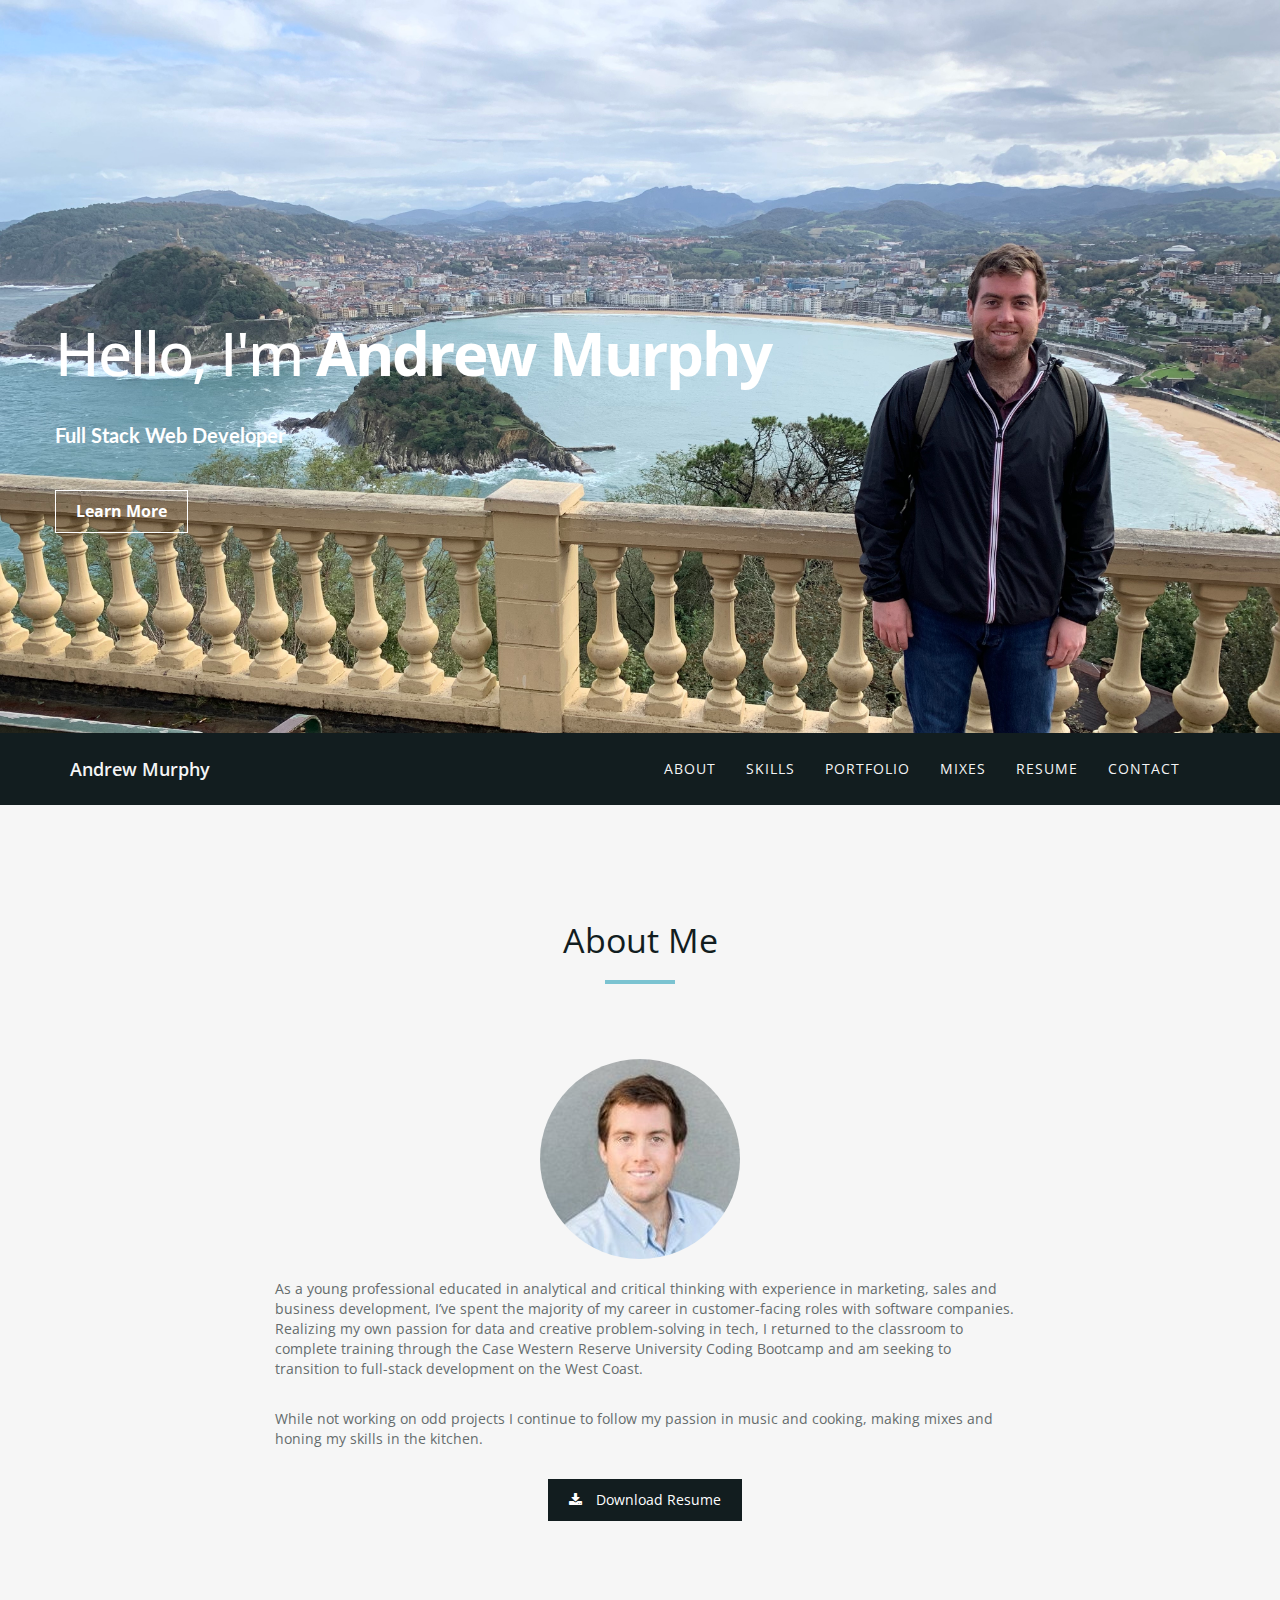
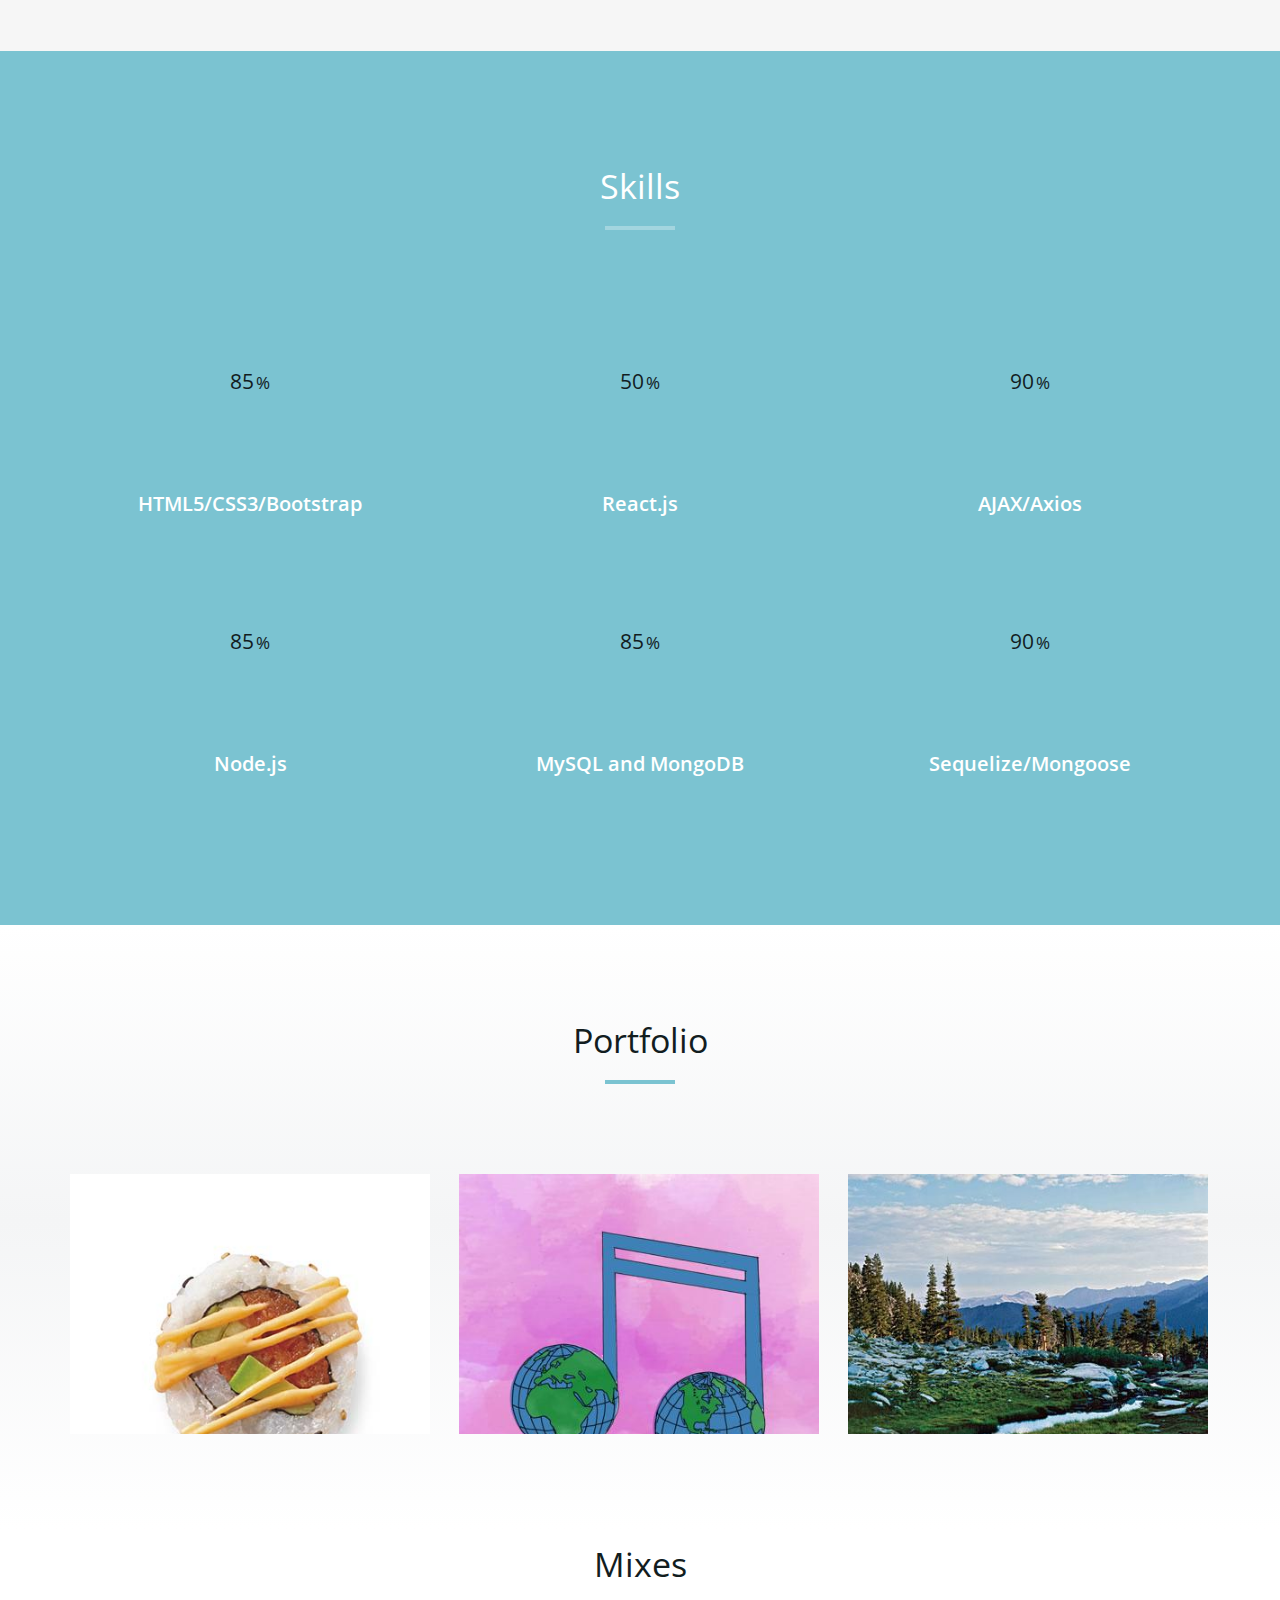
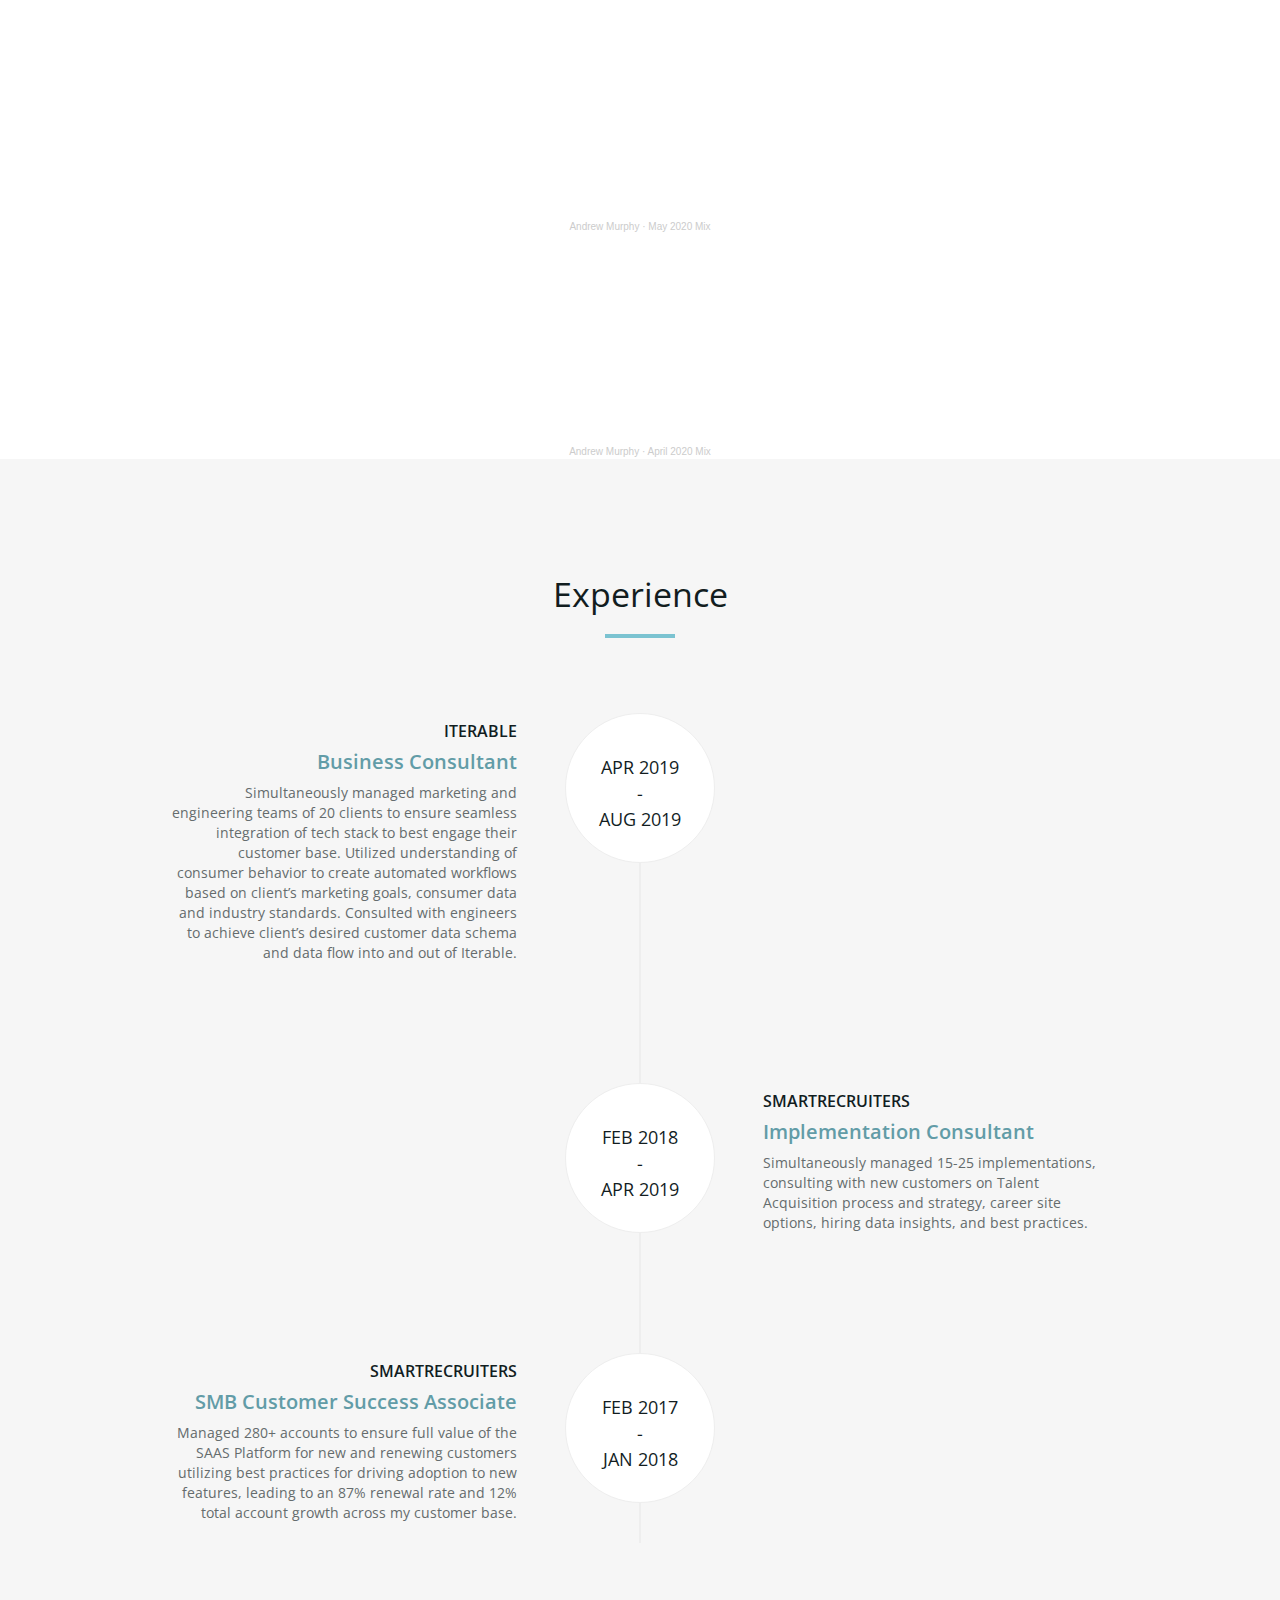
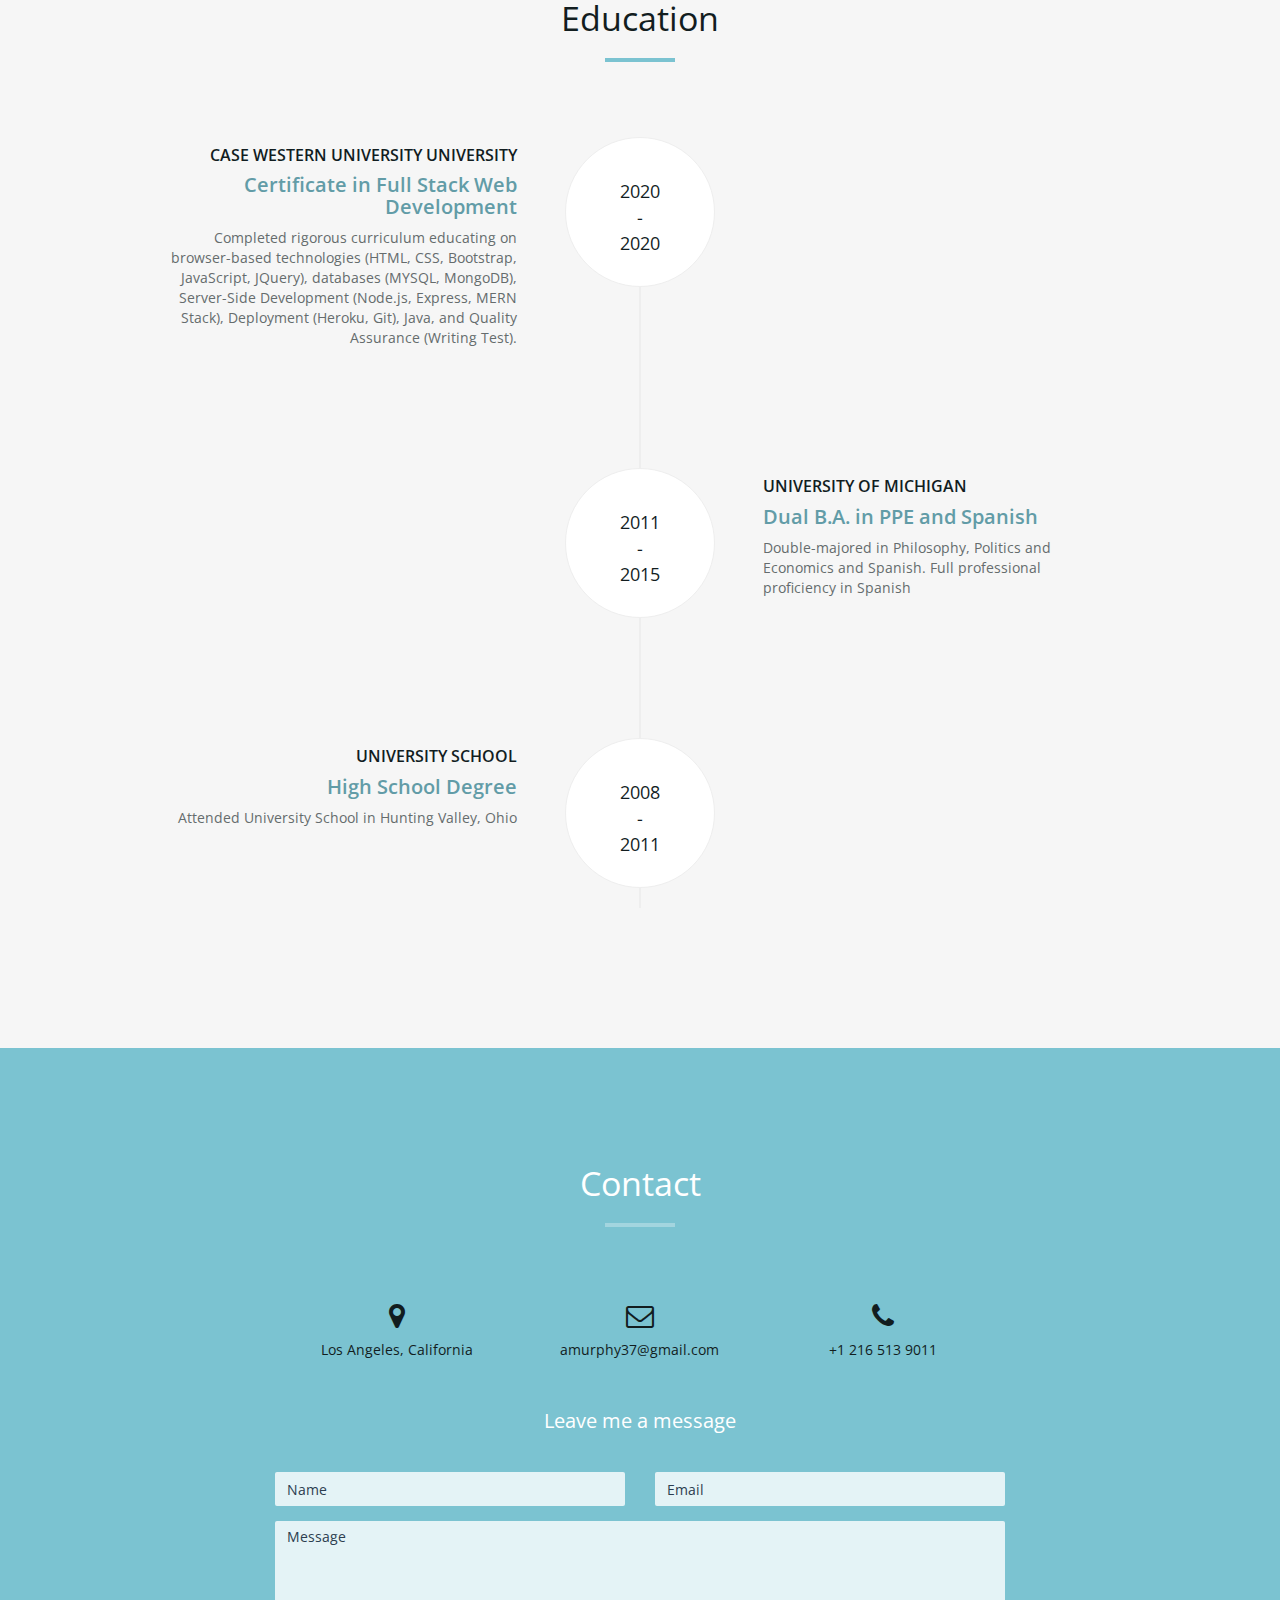
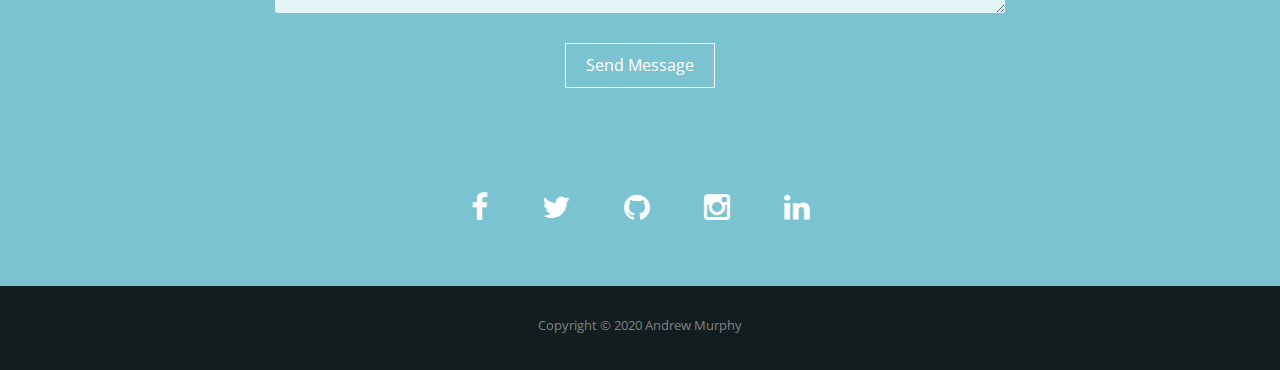
==== commit 4f6058fb: "updaint React sufficiency" ====
--- a/index.html
+++ b/index.html
@@ -103,7 +103,7 @@
       <div class="col-md-4 col-sm-6 skill"> <span class="chart" data-percent="80"> <span class="percent">85</span> </span>
         <h4>HTML5/CSS3/Bootstrap</h4>
       </div>
-      <div class="col-md-4 col-sm-6 skill"> <span class="chart" data-percent="85"> <span class="percent">85</span> </span>
+      <div class="col-md-4 col-sm-6 skill"> <span class="chart" data-percent="50"> <span class="percent">50</span> </span>
         <h4>React.js</h4>
       </div>
       <div class="col-md-4 col-sm-6 skill"> <span class="chart" data-percent="90"> <span class="percent">90</span> </span>
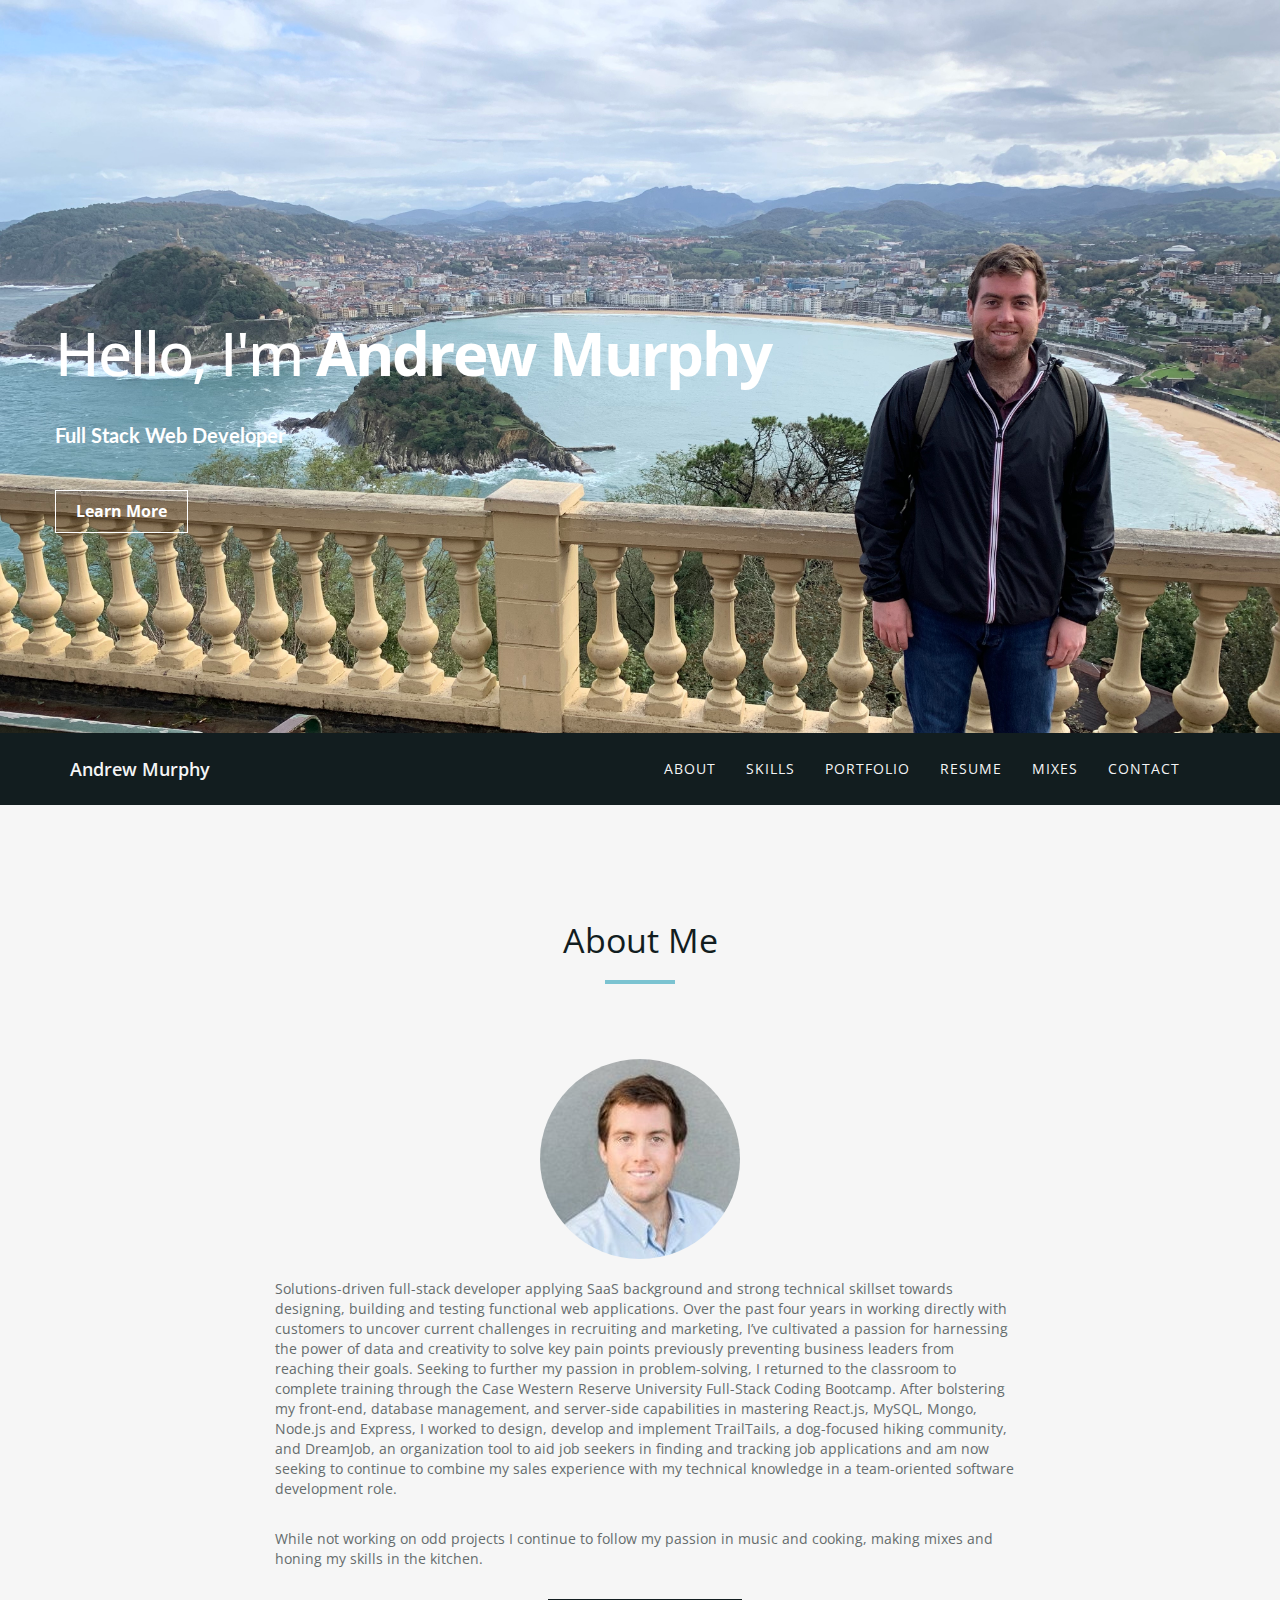
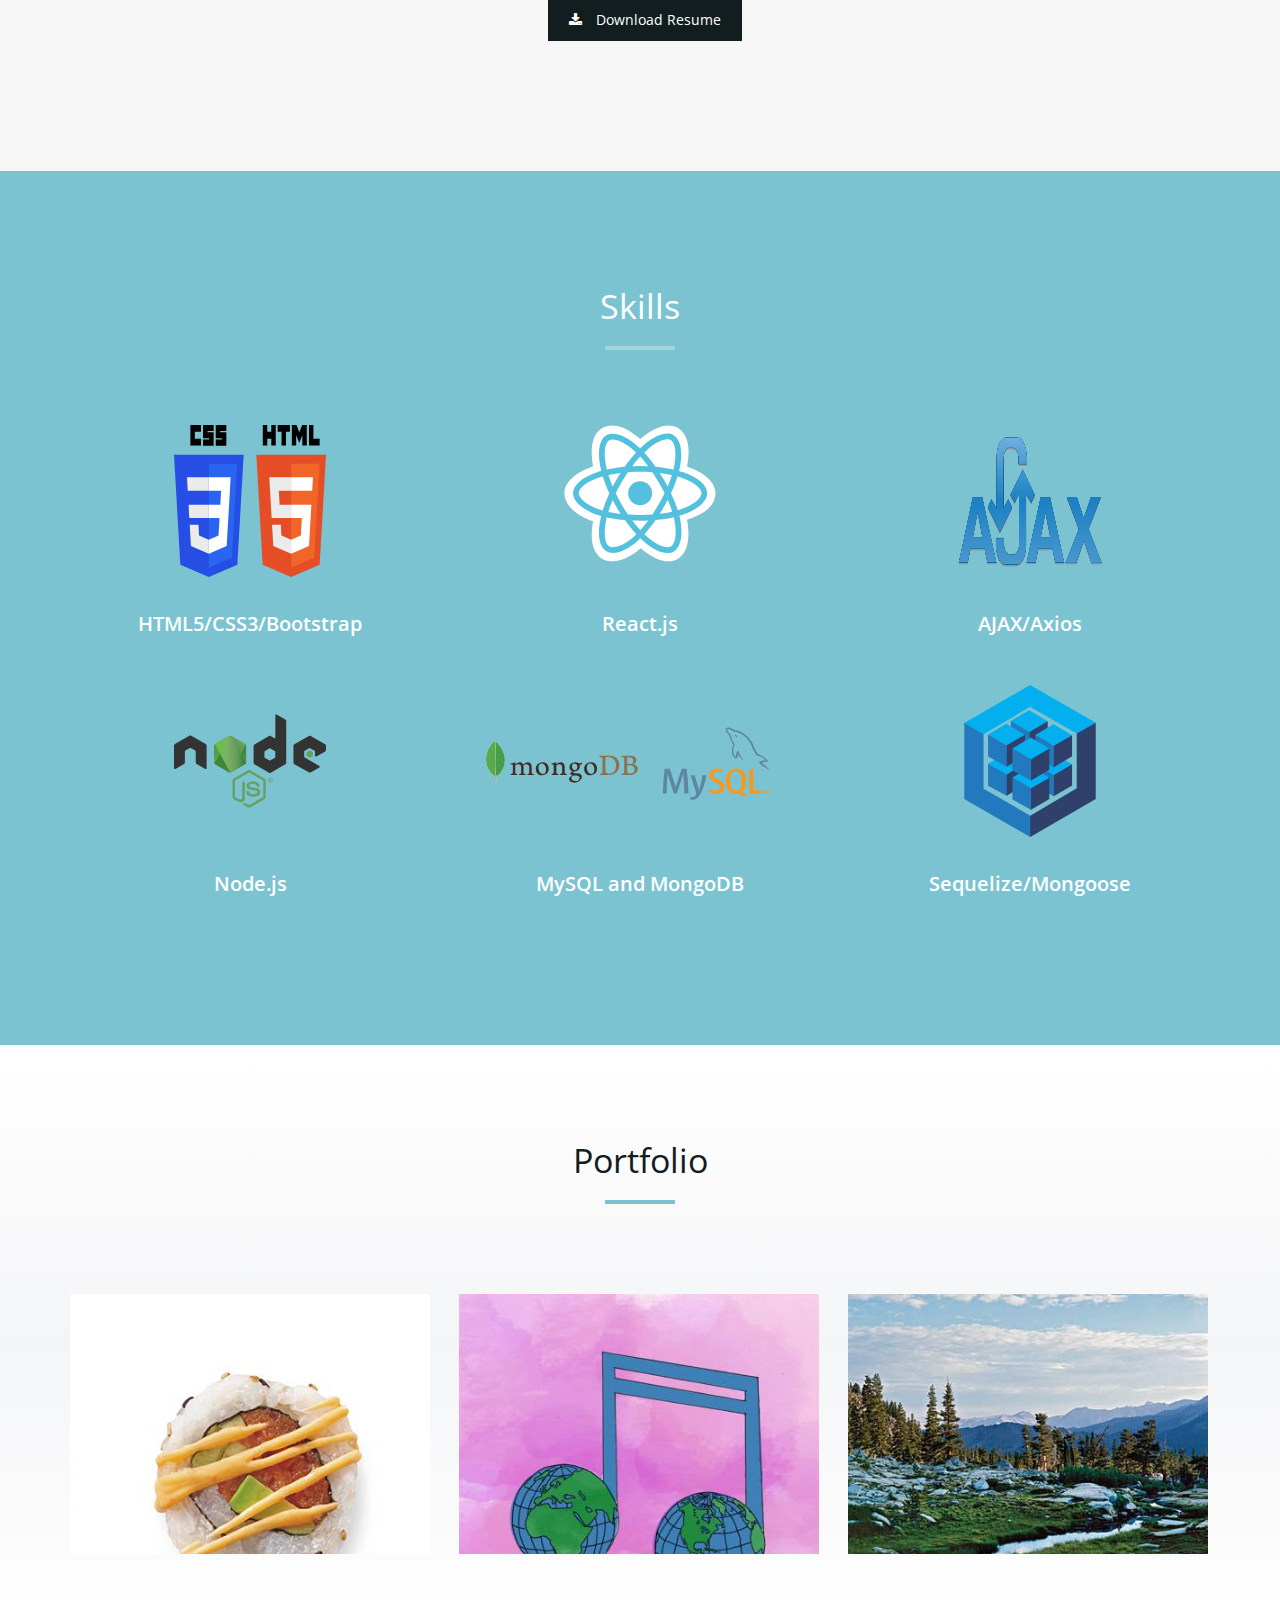
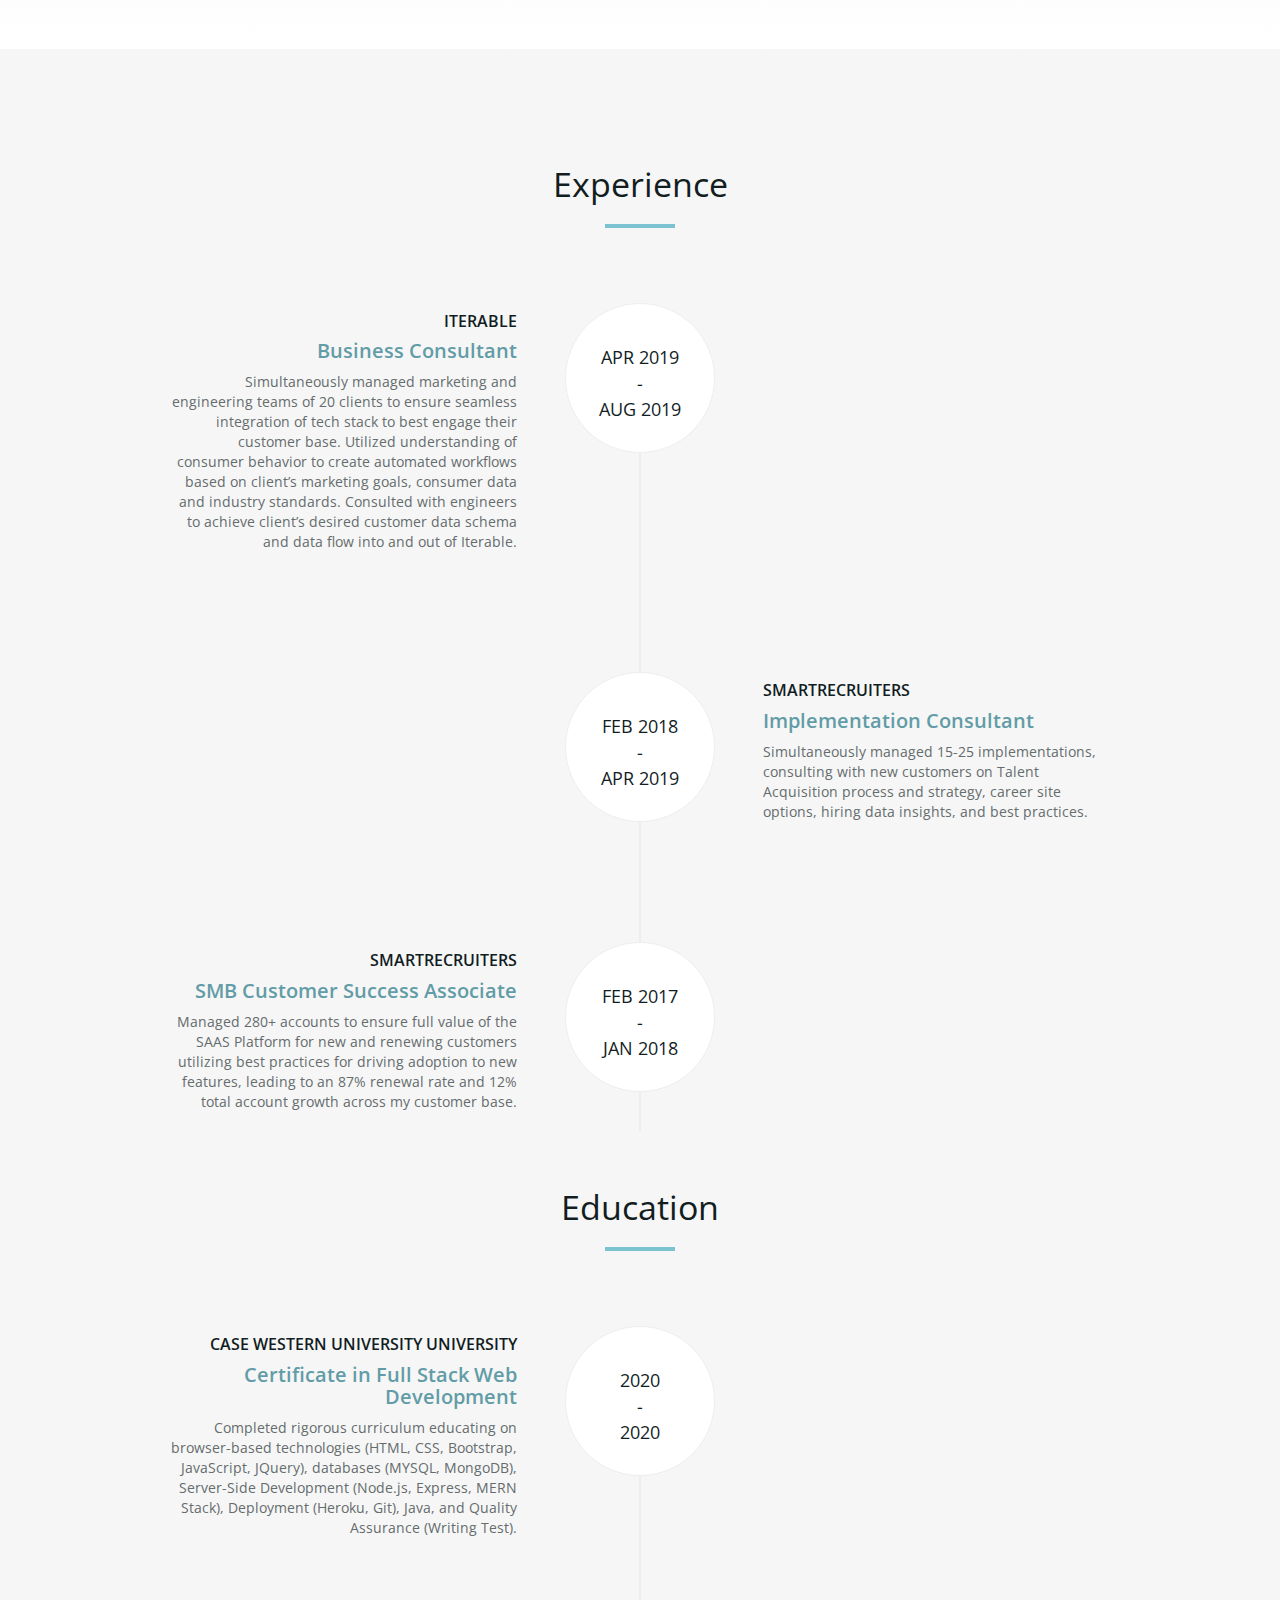
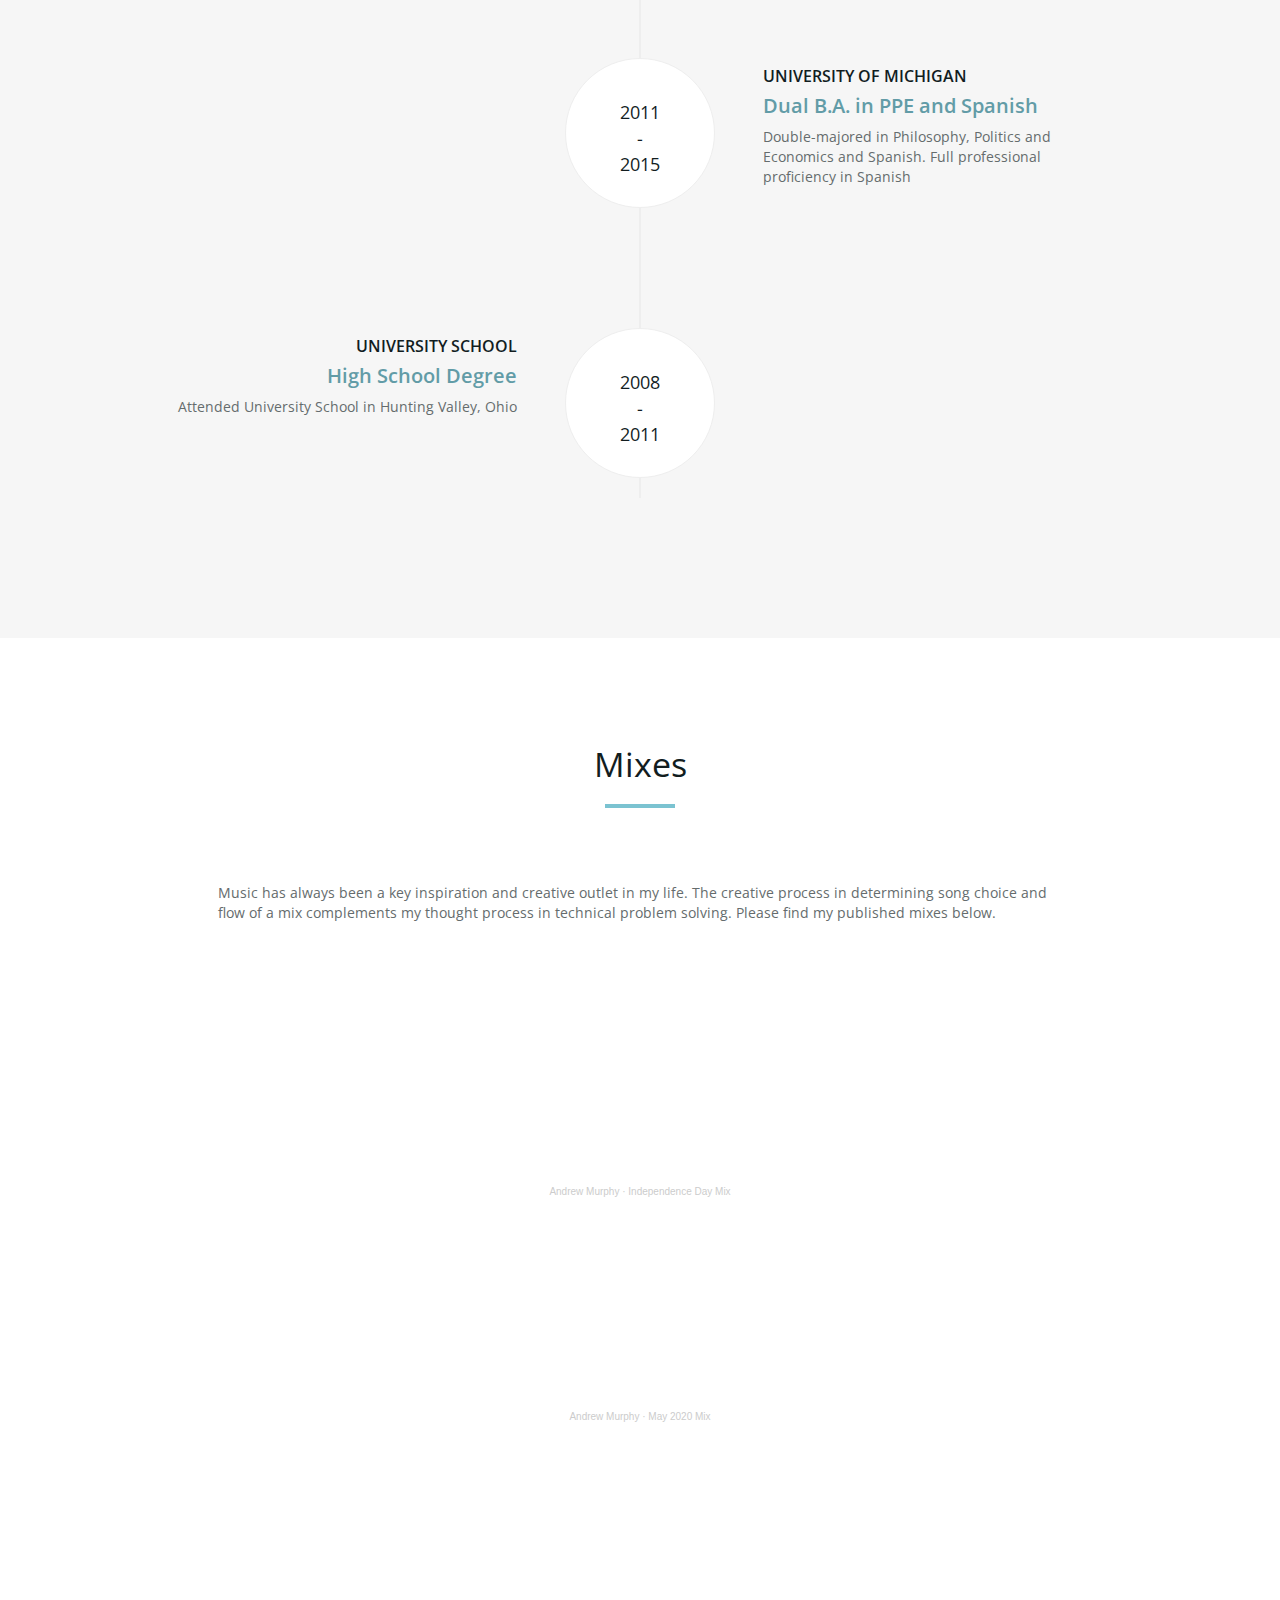
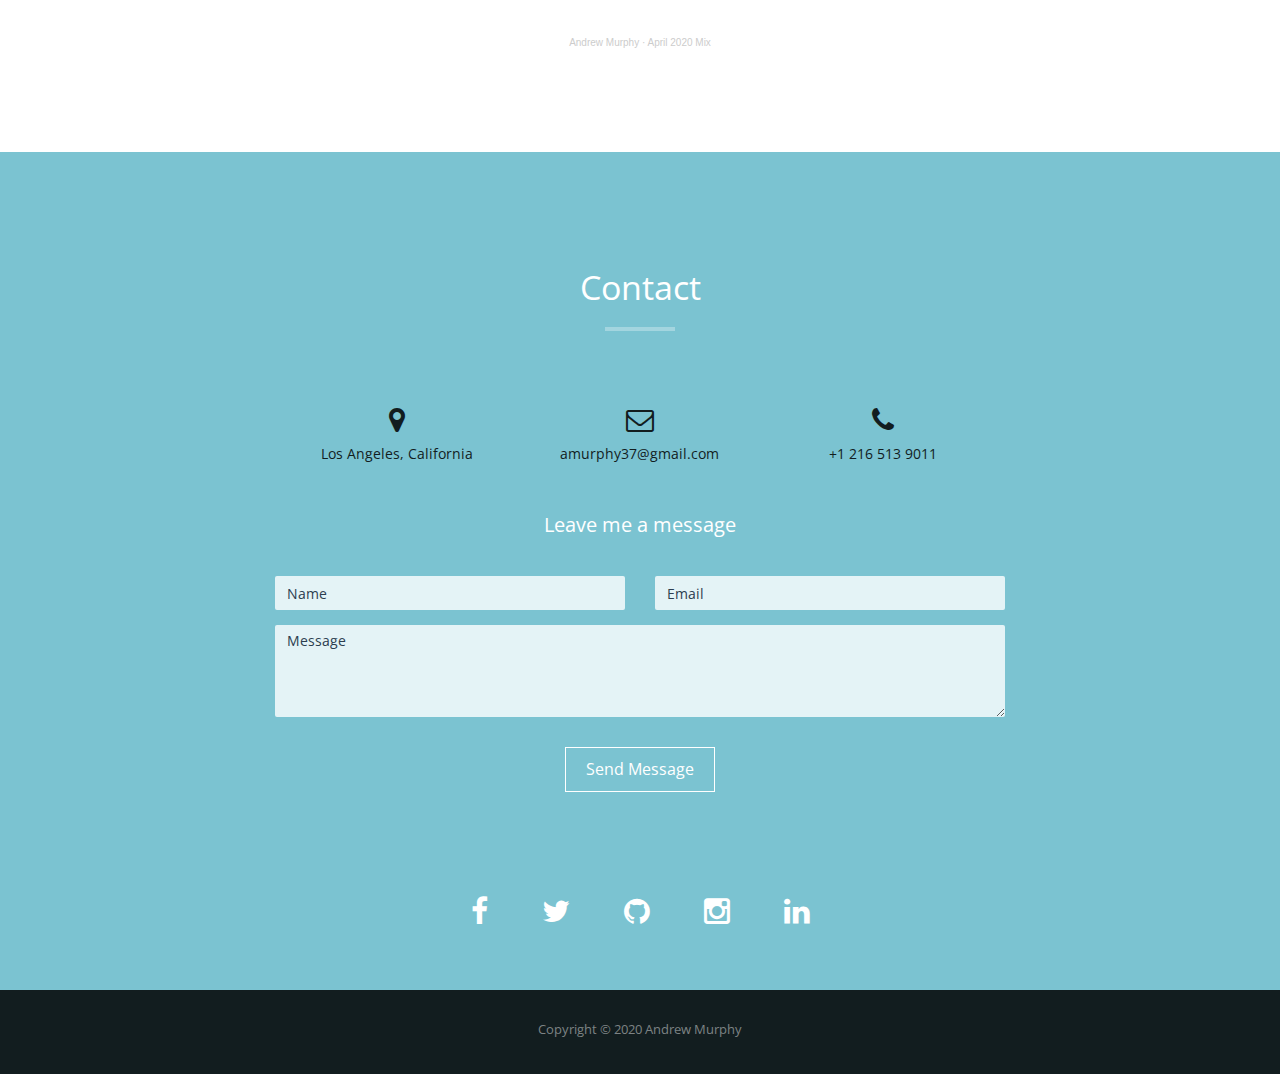
==== commit 81c24e00: "updated version" ====
--- a/index.html
+++ b/index.html
@@ -62,8 +62,8 @@
           <li> <a class="page-scroll" href="#about">About</a> </li>
           <li> <a class="page-scroll" href="#skills">Skills</a> </li>
           <li> <a class="page-scroll" href="#portfolio">Portfolio</a> </li>
+          <li> <a class="page-scroll" href="#resume">Resume</a> </li>
           <li> <a class="page-scroll" href="#mixes">Mixes</a> </li>
-          <li> <a class="page-scroll" href="#resume">Resume</a> </li>
           <li> <a class="page-scroll" href="#contact">Contact</a> </li>
         </ul>
       </div>
@@ -81,12 +81,17 @@
       <div class="col-md-12 text-center"><img src="img/headshot.jpg" class="img-responsive"></div>
       <div class="col-md-8 col-md-offset-2">
         <div class="about-text">
-          <p>As a young professional educated in analytical and critical thinking with experience in marketing, sales and business
-          development, I’ve spent the majority of my career in customer-facing roles with software companies. Realizing my own
-          passion for data and creative problem-solving in tech, I returned to the classroom to complete training through the Case
-          Western Reserve University Coding Bootcamp and am seeking to transition to full-stack development on the West Coast.</p>
+          <p>Solutions-driven full-stack developer applying SaaS background and strong technical skillset towards designing, building
+          and testing functional web applications. Over the past four years in working directly with customers to uncover current
+          challenges in recruiting and marketing, I’ve cultivated a passion for harnessing the power of data and creativity to
+          solve key pain points previously preventing business leaders from reaching their goals. Seeking to further my passion in
+          problem-solving, I returned to the classroom to complete training through the Case Western Reserve University Full-Stack
+          Coding Bootcamp. After bolstering my front-end, database management, and server-side capabilities in mastering React.js,
+          MySQL, Mongo, Node.js and Express, I worked to design, develop and implement TrailTails, a dog-focused hiking community,
+          and DreamJob, an organization tool to aid job seekers in finding and tracking job applications and am now seeking to
+          continue to combine my sales experience with my technical knowledge in a team-oriented software development role.</p>
           <p>While not working on odd projects I continue to follow my passion in music and cooking, making mixes and honing my skills in the kitchen.</p>
-          <p class="text-center"><a class="btn btn-primary" href="resume.pdf"><i class="fa fa-download"></i> Download Resume</a></p>
+          <p class="text-center"><a class="btn btn-primary" href="resume.pdf" target="_blank"><i class="fa fa-download"></i> Download Resume</a></p>
         </div>
       </div>
     </div>
@@ -100,22 +105,25 @@
       <hr>
     </div>
     <div class="row">
-      <div class="col-md-4 col-sm-6 skill"> <span class="chart" data-percent="80"> <span class="percent">85</span> </span>
+      <div class="col-md-4 col-sm-6 skill"> <img class="chart" src="img/CSSHTML.svg" data-percent="100">
         <h4>HTML5/CSS3/Bootstrap</h4>
       </div>
-      <div class="col-md-4 col-sm-6 skill"> <span class="chart" data-percent="50"> <span class="percent">50</span> </span>
+      <div class="col-md-4 col-sm-6 skill"> <img class="chart" src="img/react.svg" data-percent="100"> 
         <h4>React.js</h4>
       </div>
-      <div class="col-md-4 col-sm-6 skill"> <span class="chart" data-percent="90"> <span class="percent">90</span> </span>
+      <div class="col-md-4 col-sm-6 skill"> <img class="chart" src="img/AJAXLOGO" data-percent="100">  
         <h4>AJAX/Axios</h4>
       </div>
-      <div class="col-md-4 col-sm-6 skill"> <span class="chart" data-percent="85"> <span class="percent">85</span> </span>
+      <div class="col-md-4 col-sm-6 skill"> 
+        <img class="chart" src="img/NODELOGO.svg" data-percent="100">  
         <h4>Node.js</h4>
       </div>
-      <div class="col-md-4 col-sm-6 skill"> <span class="chart" data-percent="85"> <span class="percent">85</span> </span>
+      <div class="col-md-4 col-sm-6 skill"> 
+        <img class="chart" src="img/mongodb.svg" data-percent="100">  
+        <img class="chart" src="img/mysql.svg">
         <h4>MySQL and MongoDB</h4>
       </div>
-      <div class="col-md-4 col-sm-6 skill"> <span class="chart" data-percent="90"> <span class="percent">90</span> </span>
+      <div class="col-md-4 col-sm-6 skill"> <img class="chart" src="img/sequelize logo.svg" data-percent="100">  
         <h4>Sequelize/Mongoose</h4>
       </div>
     </div>
@@ -145,28 +153,37 @@
       <div class="portfolio-items">
         <div class="col-sm-6 col-md-4 col-lg4 web">
           <div class="portfolio-item">
-            <div class="hover-bg"> <a href="https://amurphy37.github.io/Project_1/" target="_blank" title="Recipe Generator App">
+            <div class="hover-bg"> <a id="imHungryLink" href="https://amurphy37.github.io/Project_1/" target="_blank" title="Recipe Generator App">
               <div class="hover-text">
                 <h4>I'm Hungry</h4>
-                <small>Recipe Generator</small> </div>
+                <small>Recipe generator application designed to help users find recipes based on cuisine or the ingredients they have in the frdige. Recipe includes ingredients, instructions and YouTube how-to video.</small> 
+                <small>Application built with HTML, CSS, Bootstrap, jQuery and AJAX. Click to see Github and Deployed application.</small>
+              </div>
               <img src="img/portfolio/sushi.jpg" class="img-responsive" alt="I'm Hungry"> </a> </div>
           </div>
         </div>
         <div class="col-sm-6 col-md-4 col-lg-4 app">
           <div class="portfolio-item">
-            <div class="hover-bg"> <a href="http://nexttrackup.herokuapp.com/" target="_blank" title="Project description">
+            <div class="hover-bg"> <a id="nextTrackUpLink" href="http://nexttrackup.herokuapp.com/" target="_blank" title="Community Playlist App">
               <div class="hover-text">
                 <h4>NextTrackUp</h4>
-                <small>Communal Playlist App</small> </div>
+                <small>Communal playlist application for friends and colleagues to build playlists collaboratively, with the ability to listen to songs direclty in the app via YouTube.</small> 
+                <small>NextTrackUp utilized Handlebars.js and CSS for rendering views, Node.js and Express for server-side automation, and MySQL and Sequelize for databse architecture and queries.</small>
+                <small>Click to see Github and deplloyed application</small>
+              </div>
               <img src="img/portfolio/playlist.jpg" class="img-responsive" alt="NextTrackUp"> </a> </div>
           </div>
         </div>
         <div class="col-sm-6 col-md-4 col-lg-4 web">
           <div class="portfolio-item">
-            <div class="hover-bg"> <a href="img/portfolio/03-large.jpg" title="Project description" rel="prettyPhoto">
+            <div class="hover-bg"> <a id="trailTailsLink" href="http://trailtails.herokuapp.com" target="_blank" title="TrailTails">
               <div class="hover-text">
                 <h4>Trail Tails</h4>
-                <small>Hiking Community</small> </div>
+                <small>Dog-owner-focused hiking community application giving users the ability to find friendly trails in their area. Get
+                driving directions, current trail and weather conditions.</small> 
+                <small>Trailtails incorporates Passport.js for user authentication, Google Maps API for location autocomplete and directions, HTML, CSS and Bootstrap to build front-end, Node.js and Express for server routing, and MySQL and Sequelize in structuring the database.</small>  
+                <small>Click to see Github and deplloyed application</small>
+              </div>
               <img src="img/portfolio/banff.jpg" class="img-responsive" alt="TrailTails"> </a> </div>
           </div>
         </div>
@@ -205,42 +222,6 @@
     </div>
   </div>
 </div> -->
-<!-- Mixes Section -->
-<div id="mixes" class="text-center">
-  <div class="container">
-    <div class="section-title center">
-      <h2>Mixes</h2>
-    </div>
-      <div class="row">
-        <div class="col-lg-12">
-          <iframe width="100%" height="166" scrolling="no" frameborder="no" allow="autoplay"
-            src="https://w.soundcloud.com/player/?url=https%3A//api.soundcloud.com/tracks/817155895&color=%23ff5500&auto_play=false&hide_related=false&show_comments=true&show_user=true&show_reposts=false&show_teaser=true"></iframe>
-          <div
-            style="font-size: 10px; color: #cccccc;line-break: anywhere;word-break: normal;overflow: hidden;white-space: nowrap;text-overflow: ellipsis; font-family: Interstate,Lucida Grande,Lucida Sans Unicode,Lucida Sans,Garuda,Verdana,Tahoma,sans-serif;font-weight: 100;">
-            <a href="https://soundcloud.com/amurphy37" title="Andrew Murphy" target="_blank"
-              style="color: #cccccc; text-decoration: none;">Andrew Murphy</a> · <a
-              href="https://soundcloud.com/amurphy37/may-2020" title="May 2020 Mix" target="_blank"
-              style="color: #cccccc; text-decoration: none;">May 2020 Mix</a></div>
-        </div>
-      </div>
-      <br>
-      <br>
-      <div class="row">
-        <div class="col-lg-12">
-          <iframe width="100%" height="166" scrolling="no" frameborder="no" allow="autoplay"
-            src="https://w.soundcloud.com/player/?url=https%3A//api.soundcloud.com/tracks/807308788&color=%23ff5500&auto_play=false&hide_related=false&show_comments=true&show_user=true&show_reposts=false&show_teaser=true"></iframe>
-          <div
-            style="font-size: 10px; color: #cccccc;line-break: anywhere;word-break: normal;overflow: hidden;white-space: nowrap;text-overflow: ellipsis; font-family: Interstate,Lucida Grande,Lucida Sans Unicode,Lucida Sans,Garuda,Verdana,Tahoma,sans-serif;font-weight: 100;">
-            <a href="https://soundcloud.com/amurphy37" title="Andrew Murphy" target="_blank"
-             style="color: #cccccc; text-decoration: none;">Andrew Murphy</a> · <a
-             href="https://soundcloud.com/amurphy37/april-2020-mix" title="April 2020 Mix" target="_blank"
-              style="color: #cccccc; text-decoration: none;">April 2020 Mix</a></div>
-        </div>
-      </div>
-  
-  </div>
-</div>
-
 <!-- Resume Section -->
 <div id="resume" class="text-center">
   <div class="container">
@@ -372,6 +353,65 @@
         </ul>
       </div>
     </div>
+  </div>
+</div>
+
+<!-- Mixes Section -->
+<div id="mixes" class="text-center">
+  <div class="container">
+    <div id="mixesHeader" class="section-title center">
+      <h2>Mixes</h2>
+      <hr>
+    </div>
+    <div class="row center">
+      <div class="col-lg-12">
+        <p id="mixesPtag">
+          Music has always been a key inspiration and creative outlet in my life. The creative process in determining song choice and flow of a mix complements my thought process in technical problem solving.
+          Please find my published mixes below. 
+        </p>
+      </div>
+    </div>
+    <div class="row">
+      <div class="col-lg-12">
+        <iframe width="100%" height="166" scrolling="no" frameborder="no" allow="autoplay"
+          src="https://w.soundcloud.com/player/?url=https%3A//api.soundcloud.com/tracks/852088156&color=%23ff5500&auto_play=false&hide_related=false&show_comments=true&show_user=true&show_reposts=false&show_teaser=true"></iframe>
+        <div
+          style="font-size: 10px; color: #cccccc;line-break: anywhere;word-break: normal;overflow: hidden;white-space: nowrap;text-overflow: ellipsis; font-family: Interstate,Lucida Grande,Lucida Sans Unicode,Lucida Sans,Garuda,Verdana,Tahoma,sans-serif;font-weight: 100;">
+          <a href="https://soundcloud.com/amurphy37" title="Andrew Murphy" target="_blank"
+            style="color: #cccccc; text-decoration: none;">Andrew Murphy</a> · <a
+            href="https://soundcloud.com/amurphy37/independence-day-mix" title="Independence Day Mix" target="_blank"
+            style="color: #cccccc; text-decoration: none;">Independence Day Mix</a></div>
+      </div>
+    </div>
+    <br>
+    <br>
+    <div class="row">
+      <div class="col-lg-12">
+        <iframe width="100%" height="166" scrolling="no" frameborder="no" allow="autoplay"
+          src="https://w.soundcloud.com/player/?url=https%3A//api.soundcloud.com/tracks/817155895&color=%23ff5500&auto_play=false&hide_related=false&show_comments=true&show_user=true&show_reposts=false&show_teaser=true"></iframe>
+        <div
+          style="font-size: 10px; color: #cccccc;line-break: anywhere;word-break: normal;overflow: hidden;white-space: nowrap;text-overflow: ellipsis; font-family: Interstate,Lucida Grande,Lucida Sans Unicode,Lucida Sans,Garuda,Verdana,Tahoma,sans-serif;font-weight: 100;">
+          <a href="https://soundcloud.com/amurphy37" title="Andrew Murphy" target="_blank"
+            style="color: #cccccc; text-decoration: none;">Andrew Murphy</a> · <a
+            href="https://soundcloud.com/amurphy37/may-2020" title="May 2020 Mix" target="_blank"
+            style="color: #cccccc; text-decoration: none;">May 2020 Mix</a></div>
+      </div>
+    </div>
+    <br>
+    <br>
+    <div class="row">
+      <div class="col-lg-12">
+        <iframe width="100%" height="166" scrolling="no" frameborder="no" allow="autoplay"
+          src="https://w.soundcloud.com/player/?url=https%3A//api.soundcloud.com/tracks/807308788&color=%23ff5500&auto_play=false&hide_related=false&show_comments=true&show_user=true&show_reposts=false&show_teaser=true"></iframe>
+        <div
+          style="font-size: 10px; color: #cccccc;line-break: anywhere;word-break: normal;overflow: hidden;white-space: nowrap;text-overflow: ellipsis; font-family: Interstate,Lucida Grande,Lucida Sans Unicode,Lucida Sans,Garuda,Verdana,Tahoma,sans-serif;font-weight: 100;">
+          <a href="https://soundcloud.com/amurphy37" title="Andrew Murphy" target="_blank"
+            style="color: #cccccc; text-decoration: none;">Andrew Murphy</a> · <a
+            href="https://soundcloud.com/amurphy37/april-2020-mix" title="April 2020 Mix" target="_blank"
+            style="color: #cccccc; text-decoration: none;">April 2020 Mix</a></div>
+      </div>
+    </div>
+
   </div>
 </div>
 <!-- Contact Section -->
@@ -453,6 +493,20 @@
 
 <script>
   window.addEventListener("DOMContentLoaded", function () {
+
+    // Functions for sending user to Github and deployed Heroku for projects
+
+    $("#imHungryLink").click(function () {
+      window.open("https://github.com/amurphy37/Project_1");
+    })
+
+    $("#nextTrackUpLink").click(function () {
+      window.open("https://github.com/amurphy37/Project2");
+    })
+
+    $("#trailTailsLink").click(function () {
+      window.open("https://github.com/thomps9012/TrailTails");
+    })
 
     // get the form elements defined in your form HTML above
 
--- a/css/style.css
+++ b/css/style.css
@@ -339,7 +339,7 @@
 	margin: 0 auto;
 	color: #ffffff;
 	background: rgba(0, 0, 0, 0.66);
-	padding: 33% 0 0 0;
+	padding: 20px;
 	height: 100%;
 	width: 100%;
 	opacity: 0;
@@ -616,6 +616,23 @@
 	outline: none;
 	outline-offset: none;
 }
+
+/* Mixes Section */
+
+#mixes {
+	padding-bottom: 8%;
+}
+
+#mixesHeader {
+	margin-top:8%;
+}
+
+#mixesPtag {
+	margin-bottom: 8%;
+	text-align: left;
+	padding-left: 13%;
+	padding-right: 13%;
+}
 /* Footer Section*/
 #footer {
 	background: #121d1f;
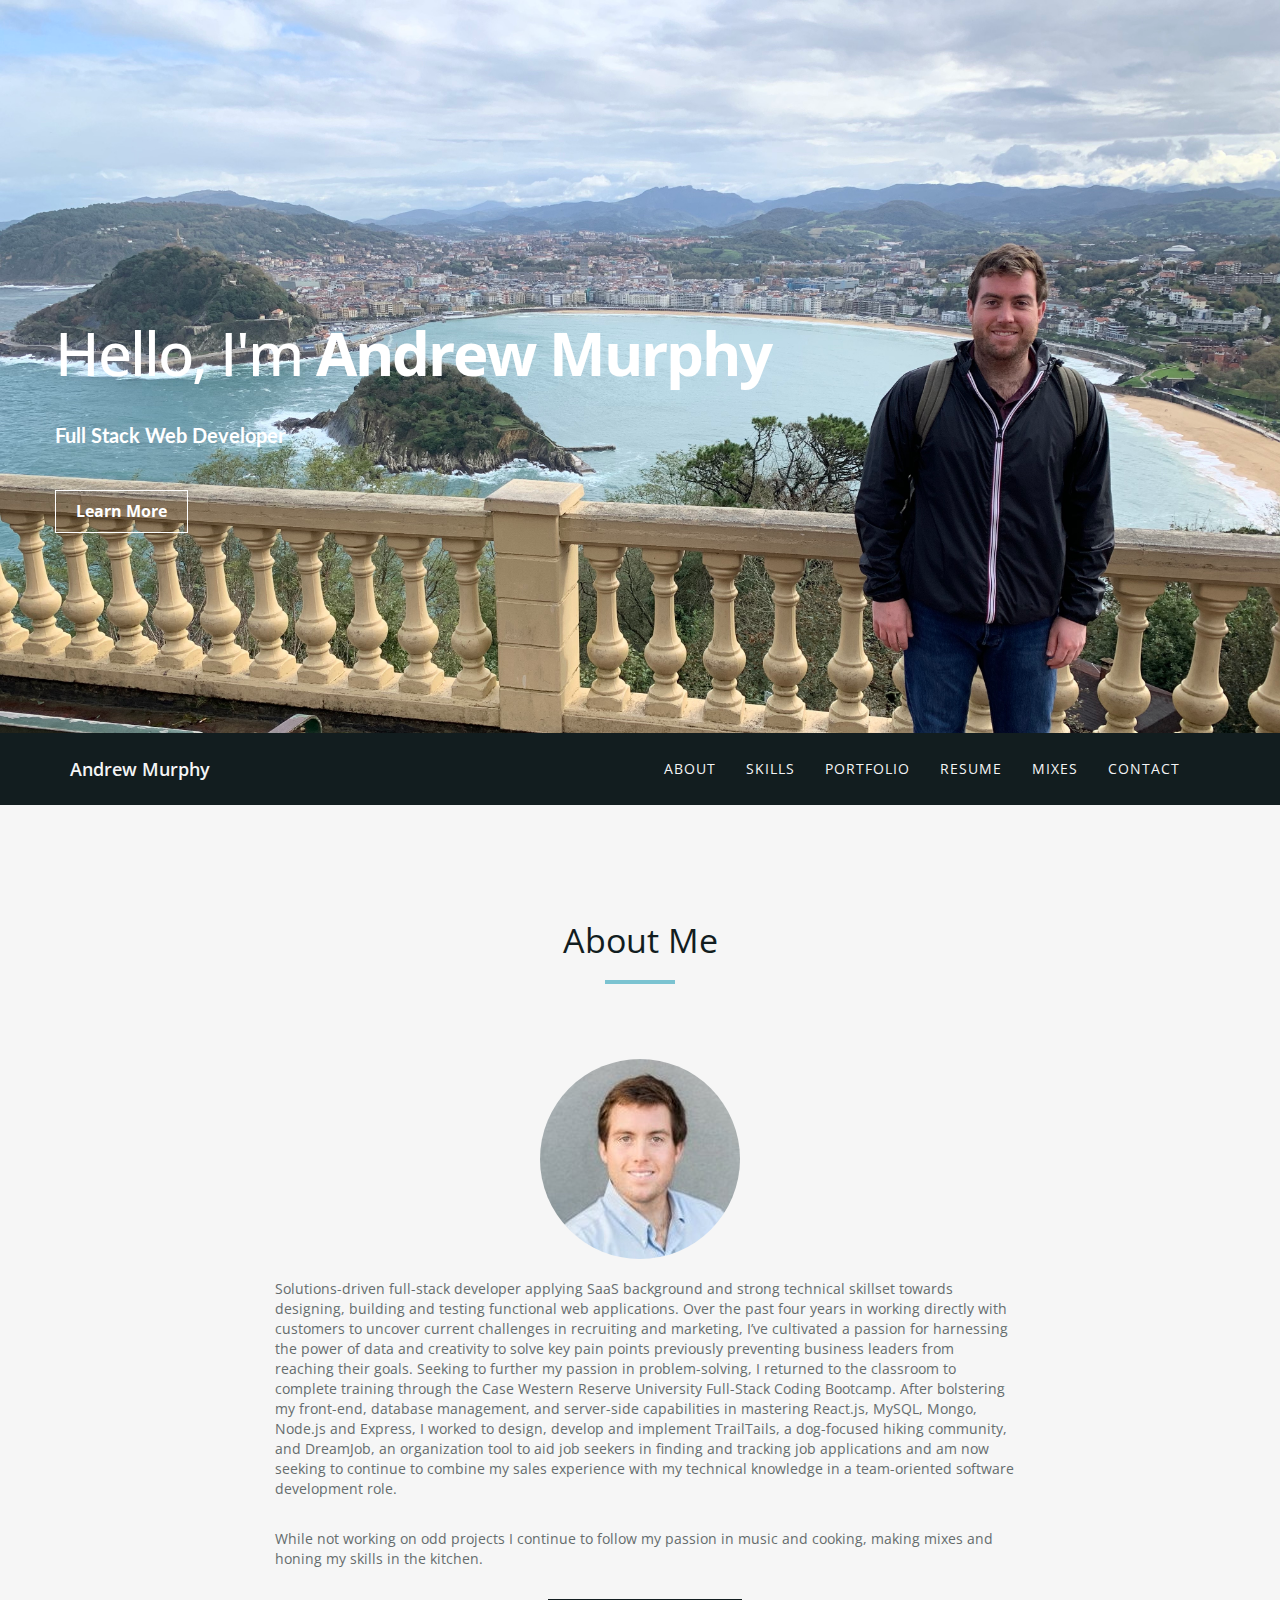
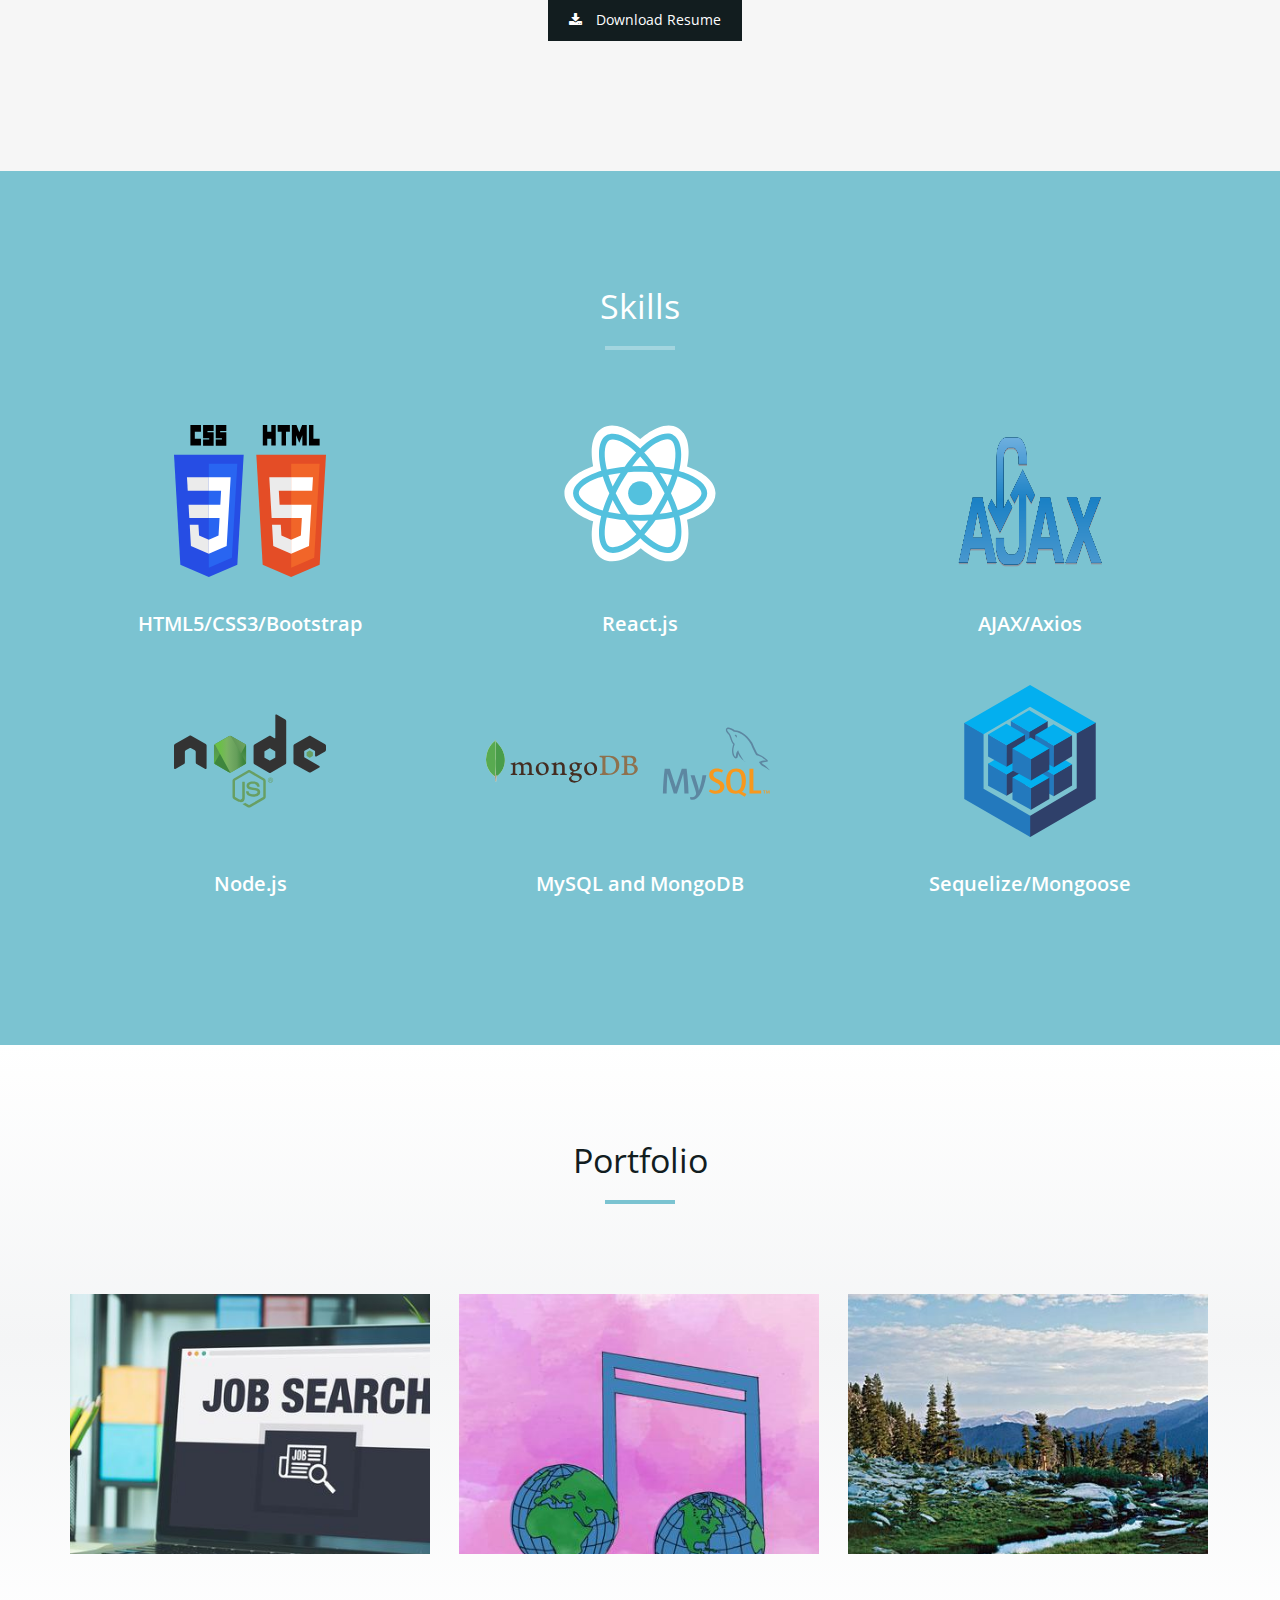
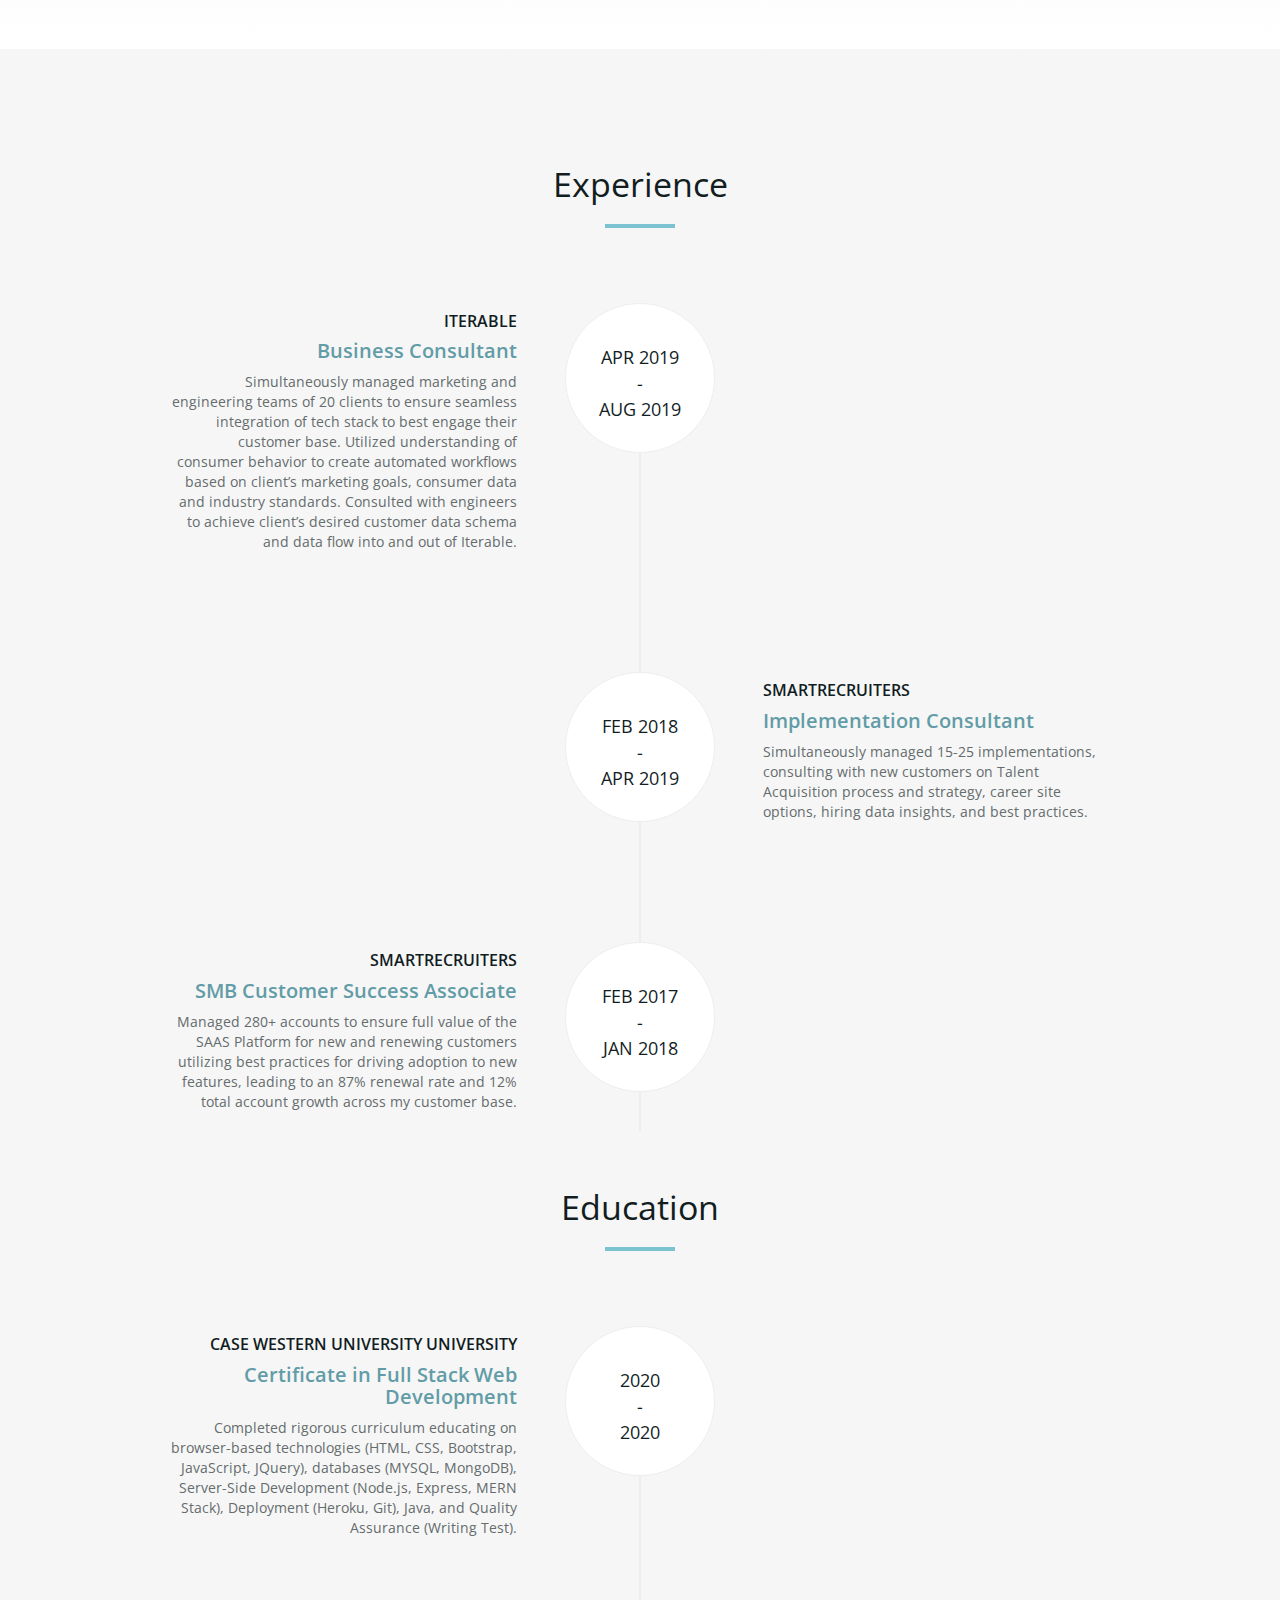
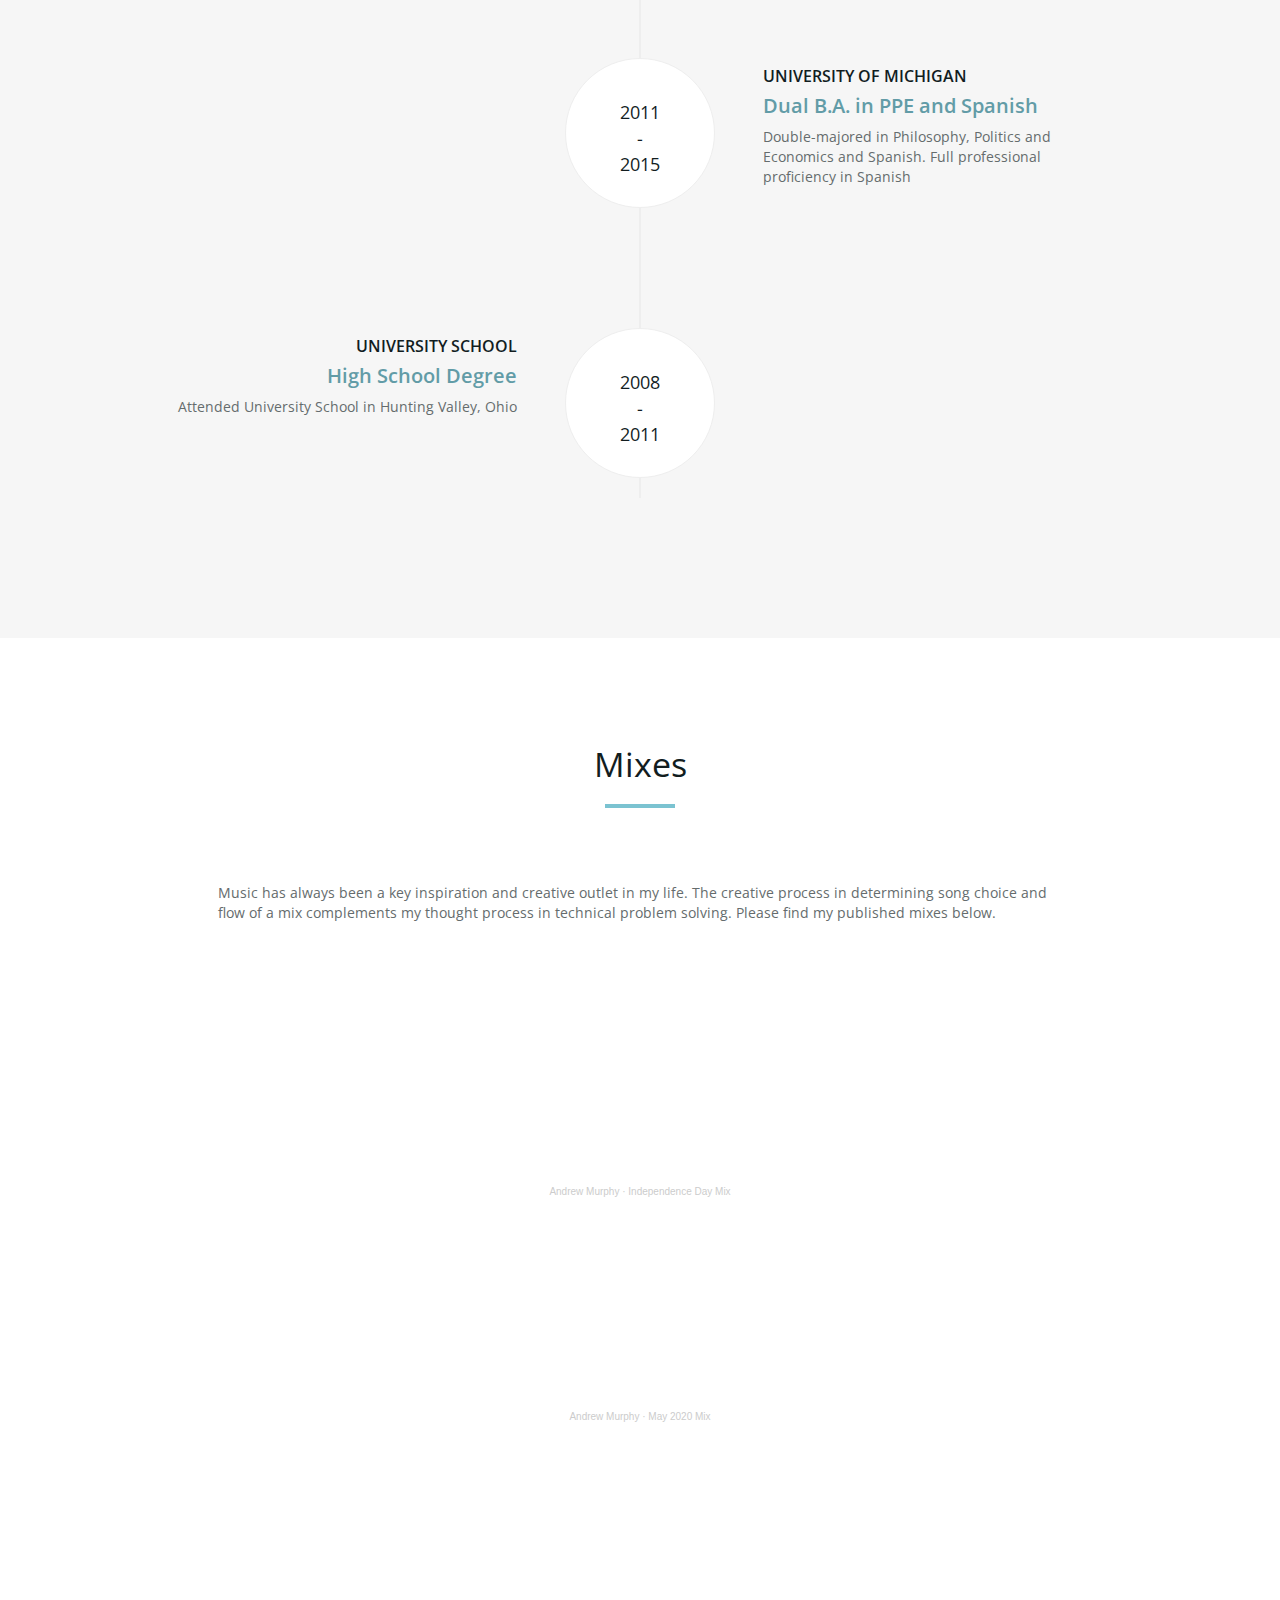
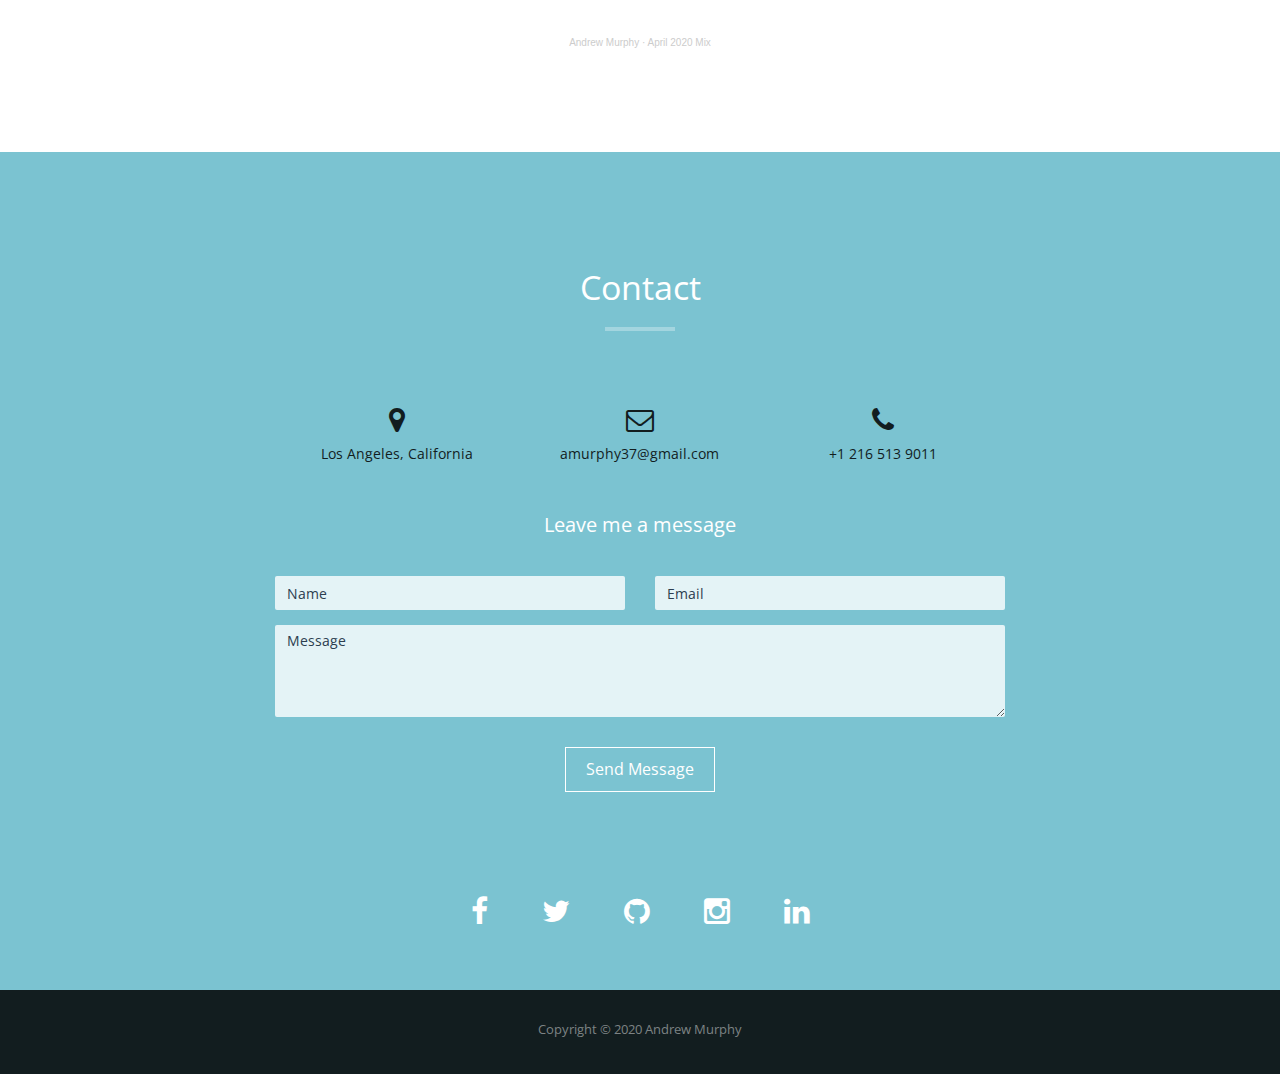
==== commit 89286631: "updated with DreamJob" ====
--- a/index.html
+++ b/index.html
@@ -153,13 +153,17 @@
       <div class="portfolio-items">
         <div class="col-sm-6 col-md-4 col-lg4 web">
           <div class="portfolio-item">
-            <div class="hover-bg"> <a id="imHungryLink" href="https://amurphy37.github.io/Project_1/" target="_blank" title="Recipe Generator App">
+            <div class="hover-bg"> <a id="dreamJobLink" href="https://dreamjob2.herokuapp.com/" target="_blank" title="DreamJob">
               <div class="hover-text">
-                <h4>I'm Hungry</h4>
-                <small>Recipe generator application designed to help users find recipes based on cuisine or the ingredients they have in the frdige. Recipe includes ingredients, instructions and YouTube how-to video.</small> 
-                <small>Application built with HTML, CSS, Bootstrap, jQuery and AJAX. Click to see Github and Deployed application.</small>
-              </div>
-              <img src="img/portfolio/sushi.jpg" class="img-responsive" alt="I'm Hungry"> </a> </div>
+                <h4>DreamJob</h4>
+                <small>A user-based job search platform to help users organize and manage their job search. Users can find and apply for jobs,
+                and track key information on submitted applications.</small> 
+                <small>Application built with React, CSS, NodeJs, MongoDB/Mongoose, and Express </small>
+                <br>
+                <br>
+                <small>Click to see Github and deployed application.</small>
+              </div>
+              <img id="dreamJobImg" src="img/portfolio/dreamJob.jpg" class="img-responsive" alt="DreamJob"> </a> </div>
           </div>
         </div>
         <div class="col-sm-6 col-md-4 col-lg-4 app">
@@ -169,7 +173,9 @@
                 <h4>NextTrackUp</h4>
                 <small>Communal playlist application for friends and colleagues to build playlists collaboratively, with the ability to listen to songs direclty in the app via YouTube.</small> 
                 <small>NextTrackUp utilized Handlebars.js and CSS for rendering views, Node.js and Express for server-side automation, and MySQL and Sequelize for databse architecture and queries.</small>
-                <small>Click to see Github and deplloyed application</small>
+                <br>
+                <br>
+                <small>Click to see Github and deployed application</small>
               </div>
               <img src="img/portfolio/playlist.jpg" class="img-responsive" alt="NextTrackUp"> </a> </div>
           </div>
@@ -182,7 +188,9 @@
                 <small>Dog-owner-focused hiking community application giving users the ability to find friendly trails in their area. Get
                 driving directions, current trail and weather conditions.</small> 
                 <small>Trailtails incorporates Passport.js for user authentication, Google Maps API for location autocomplete and directions, HTML, CSS and Bootstrap to build front-end, Node.js and Express for server routing, and MySQL and Sequelize in structuring the database.</small>  
-                <small>Click to see Github and deplloyed application</small>
+                <br>
+                <br>
+                <small>Click to see Github and deployed application</small>
               </div>
               <img src="img/portfolio/banff.jpg" class="img-responsive" alt="TrailTails"> </a> </div>
           </div>
@@ -496,8 +504,8 @@
 
     // Functions for sending user to Github and deployed Heroku for projects
 
-    $("#imHungryLink").click(function () {
-      window.open("https://github.com/amurphy37/Project_1");
+    $("#dreamJobLink").click(function () {
+      window.open("https://github.com/AlexSm2020/final-project");
     })
 
     $("#nextTrackUpLink").click(function () {
--- a/css/style.css
+++ b/css/style.css
@@ -379,6 +379,7 @@
 	padding: 5px;
 	color: #E87E04;
 }
+
 /* Achivements Section */
 #achievements {
 	padding: 100px 0;
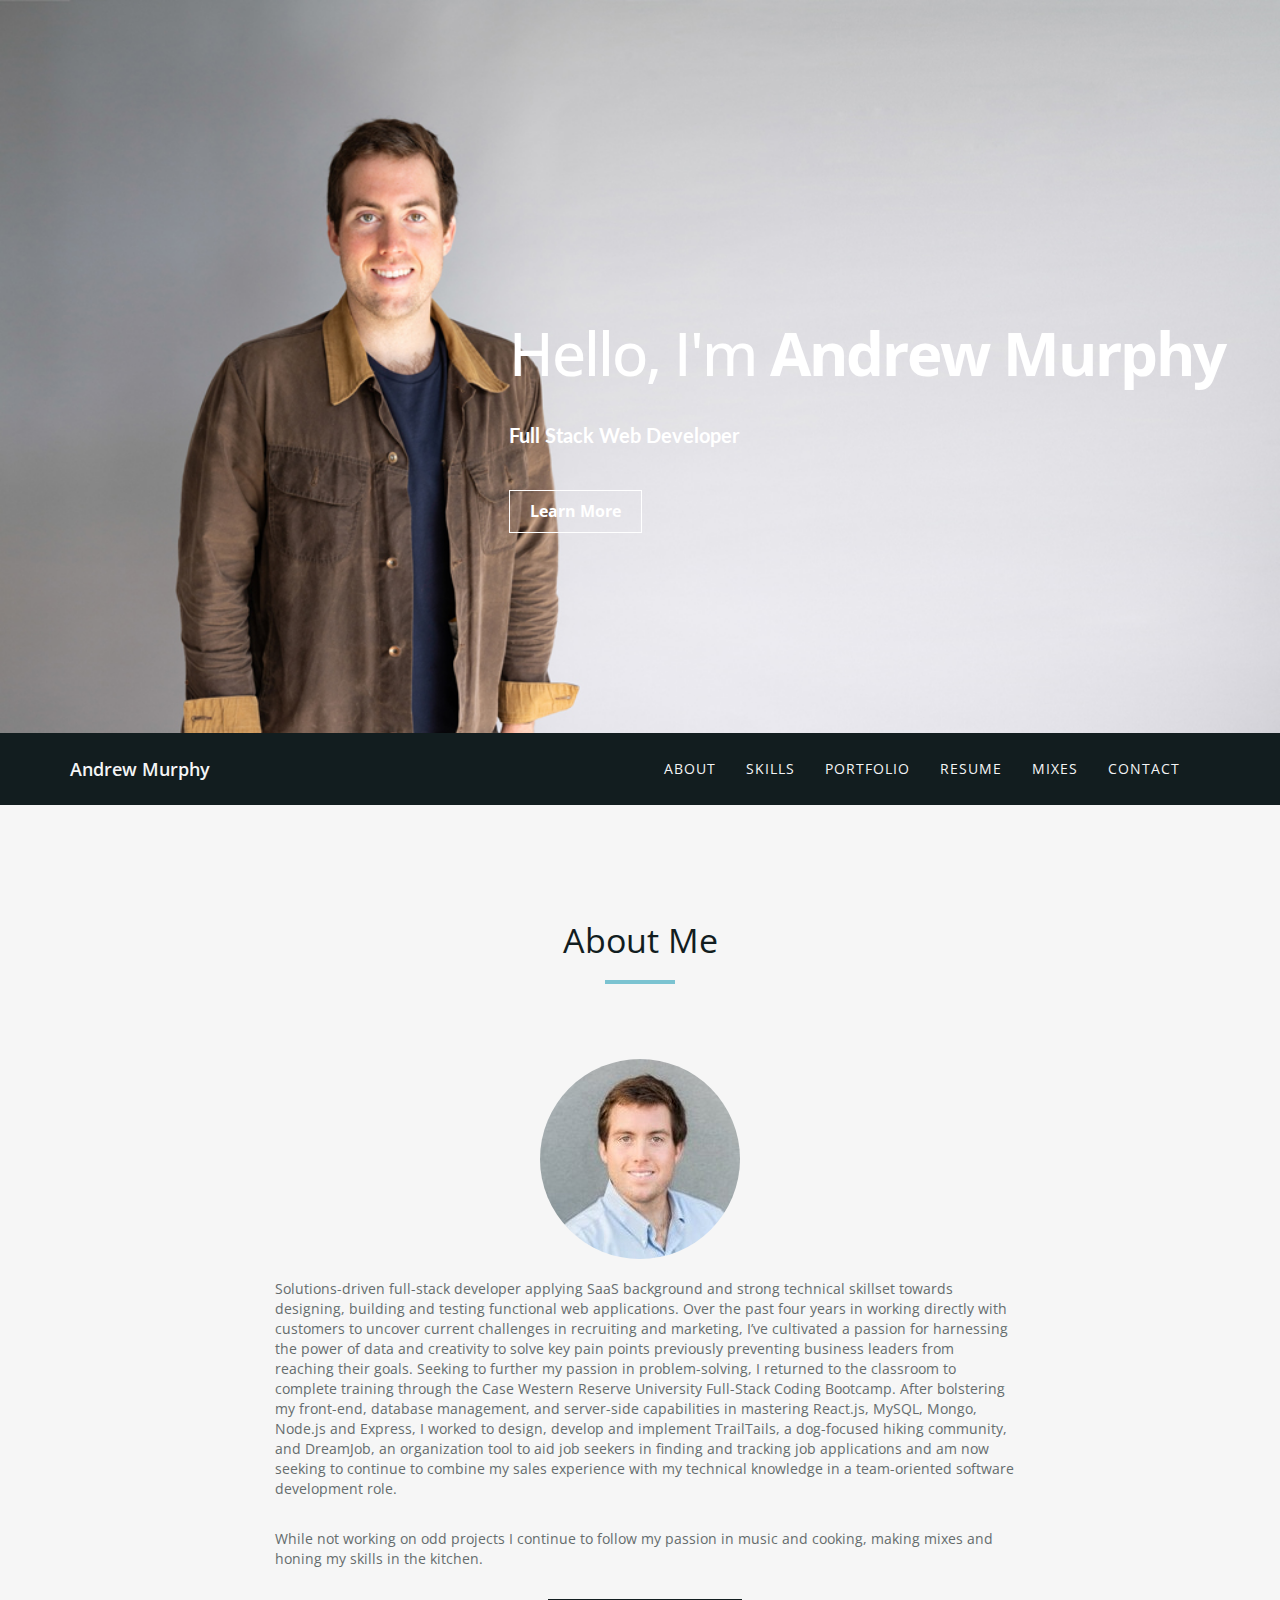
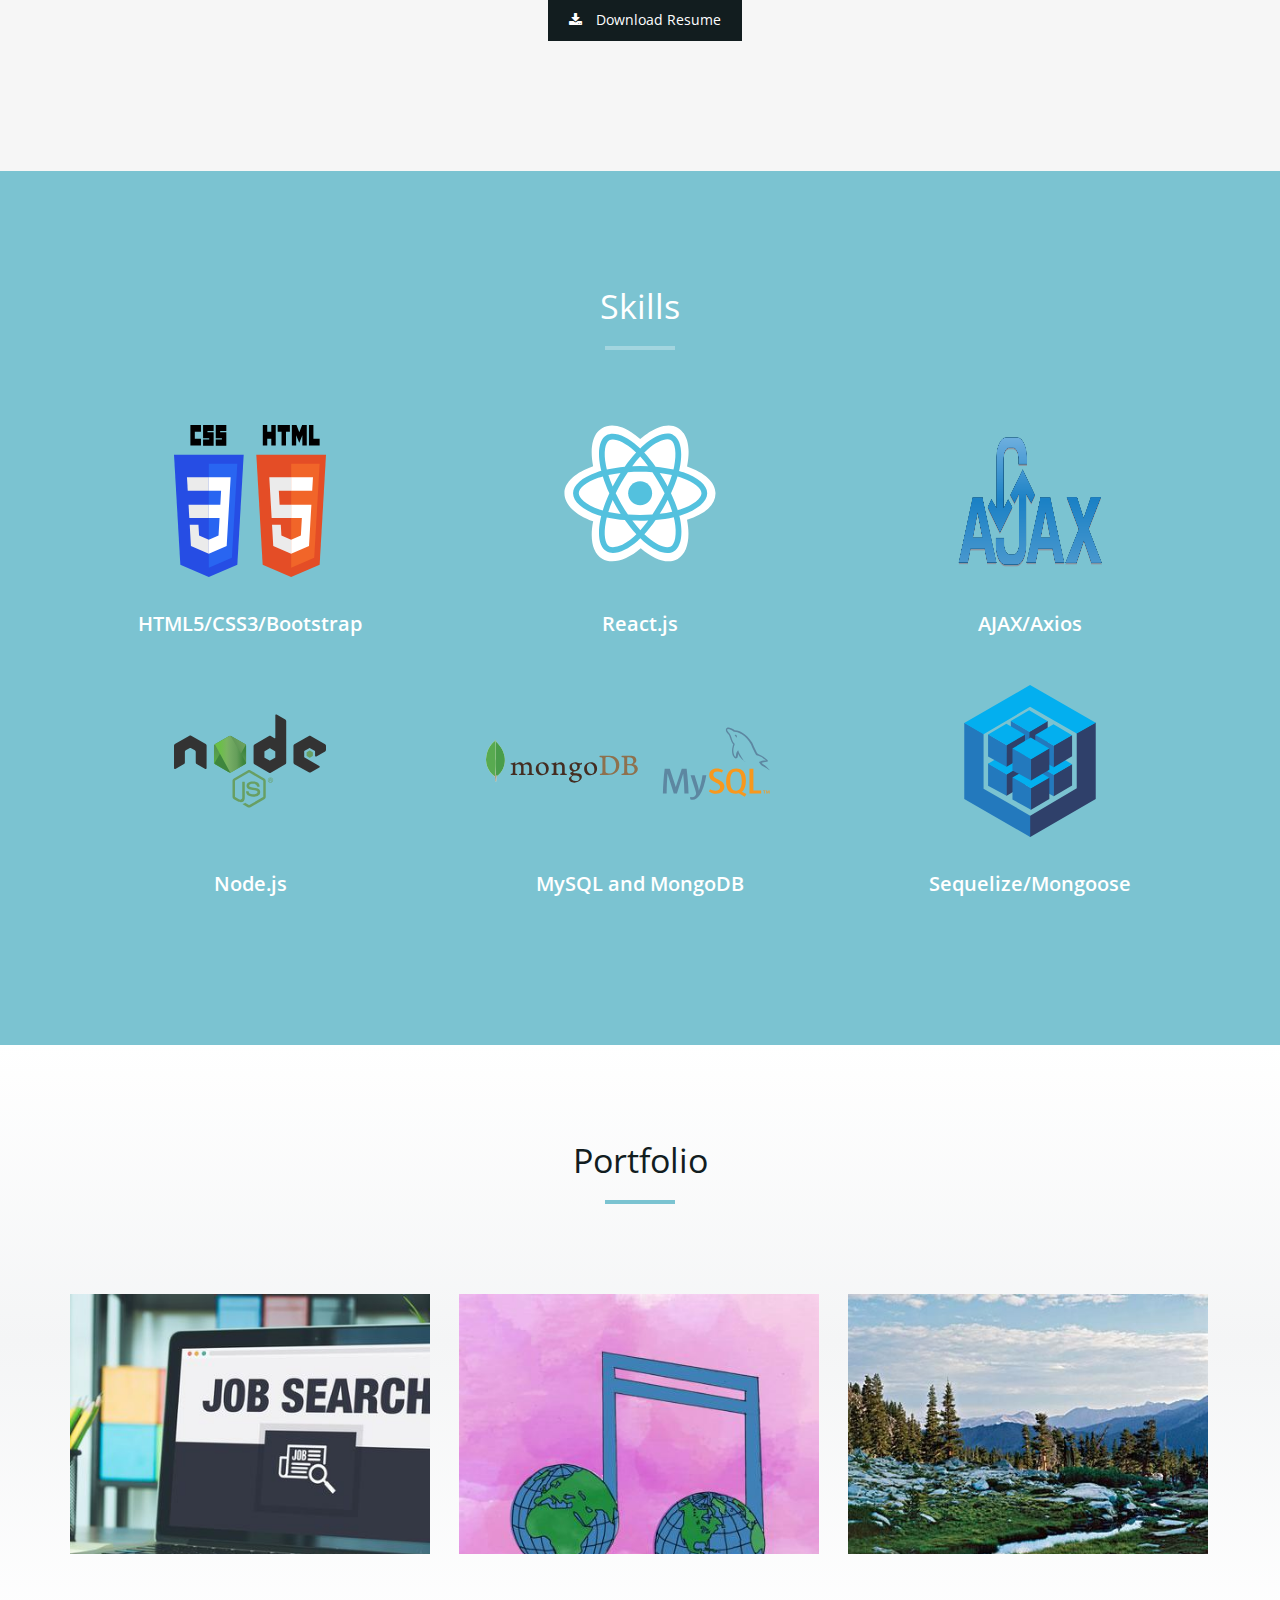
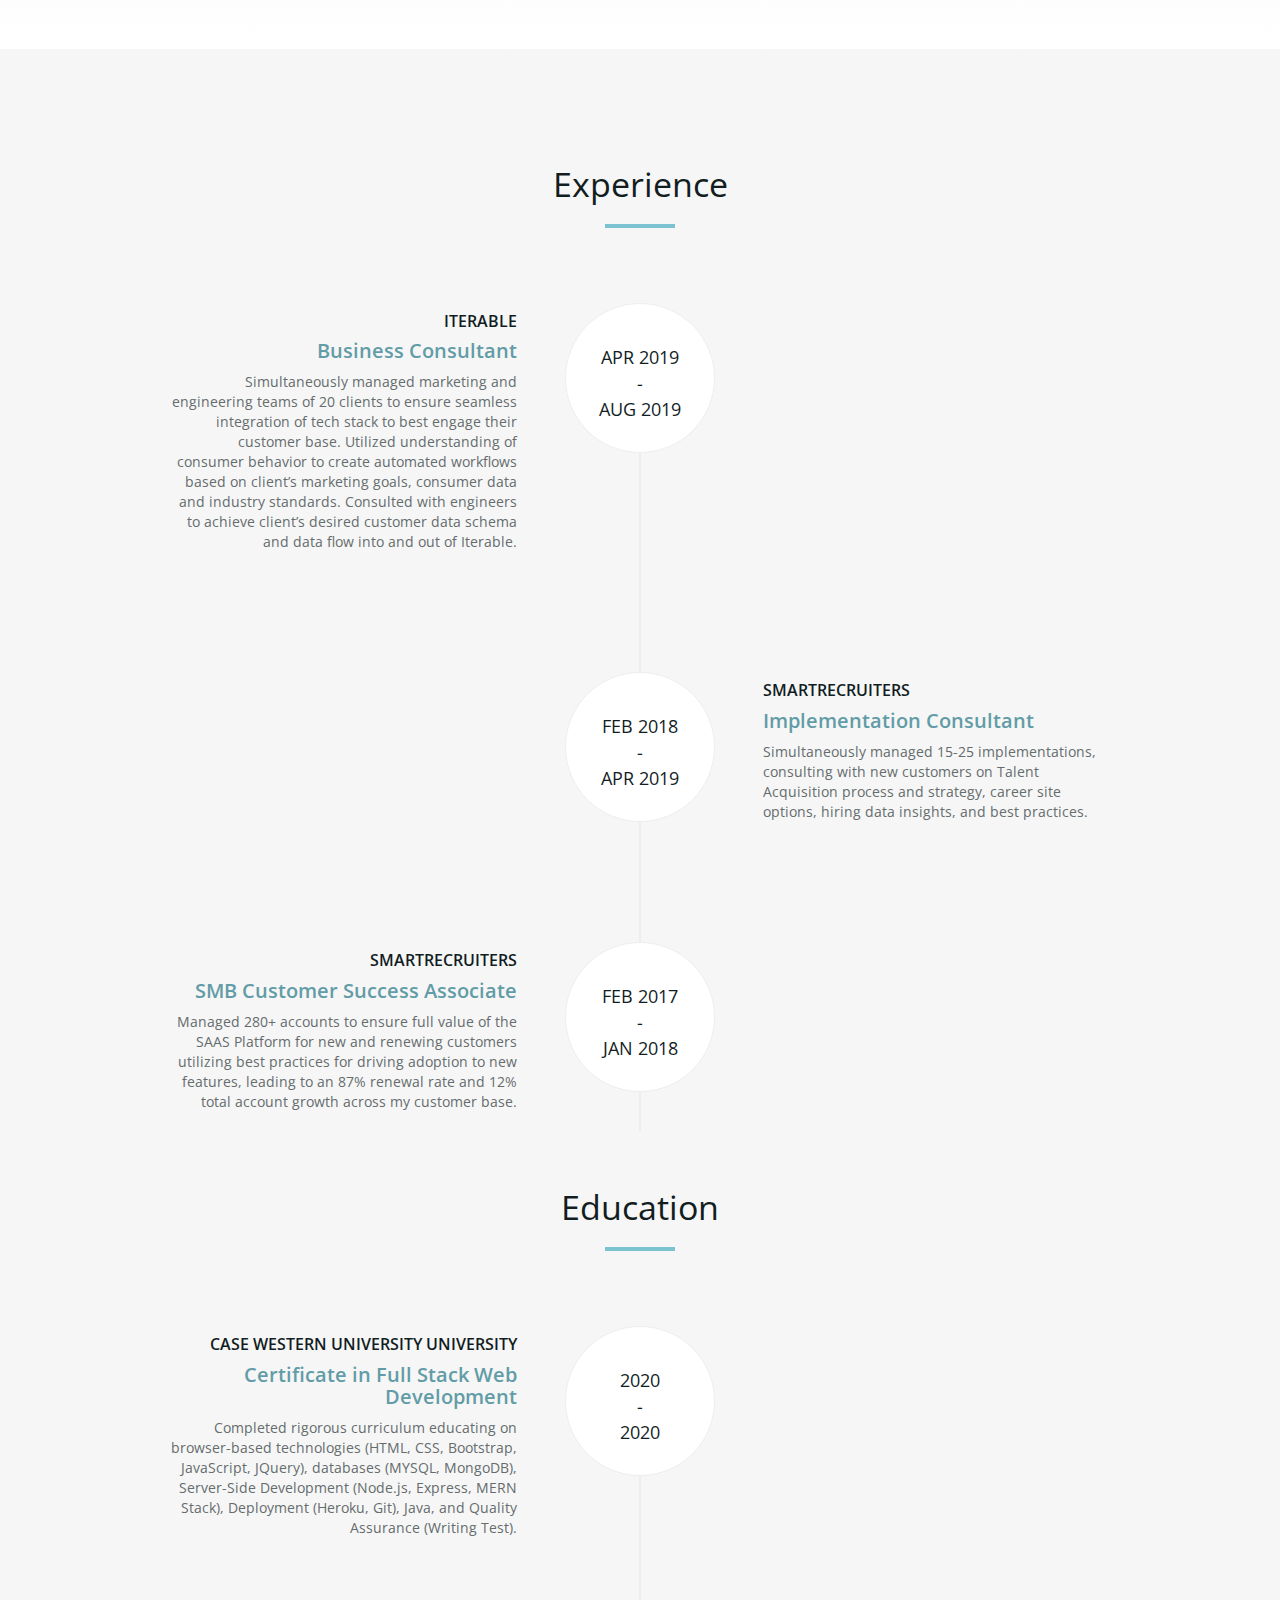
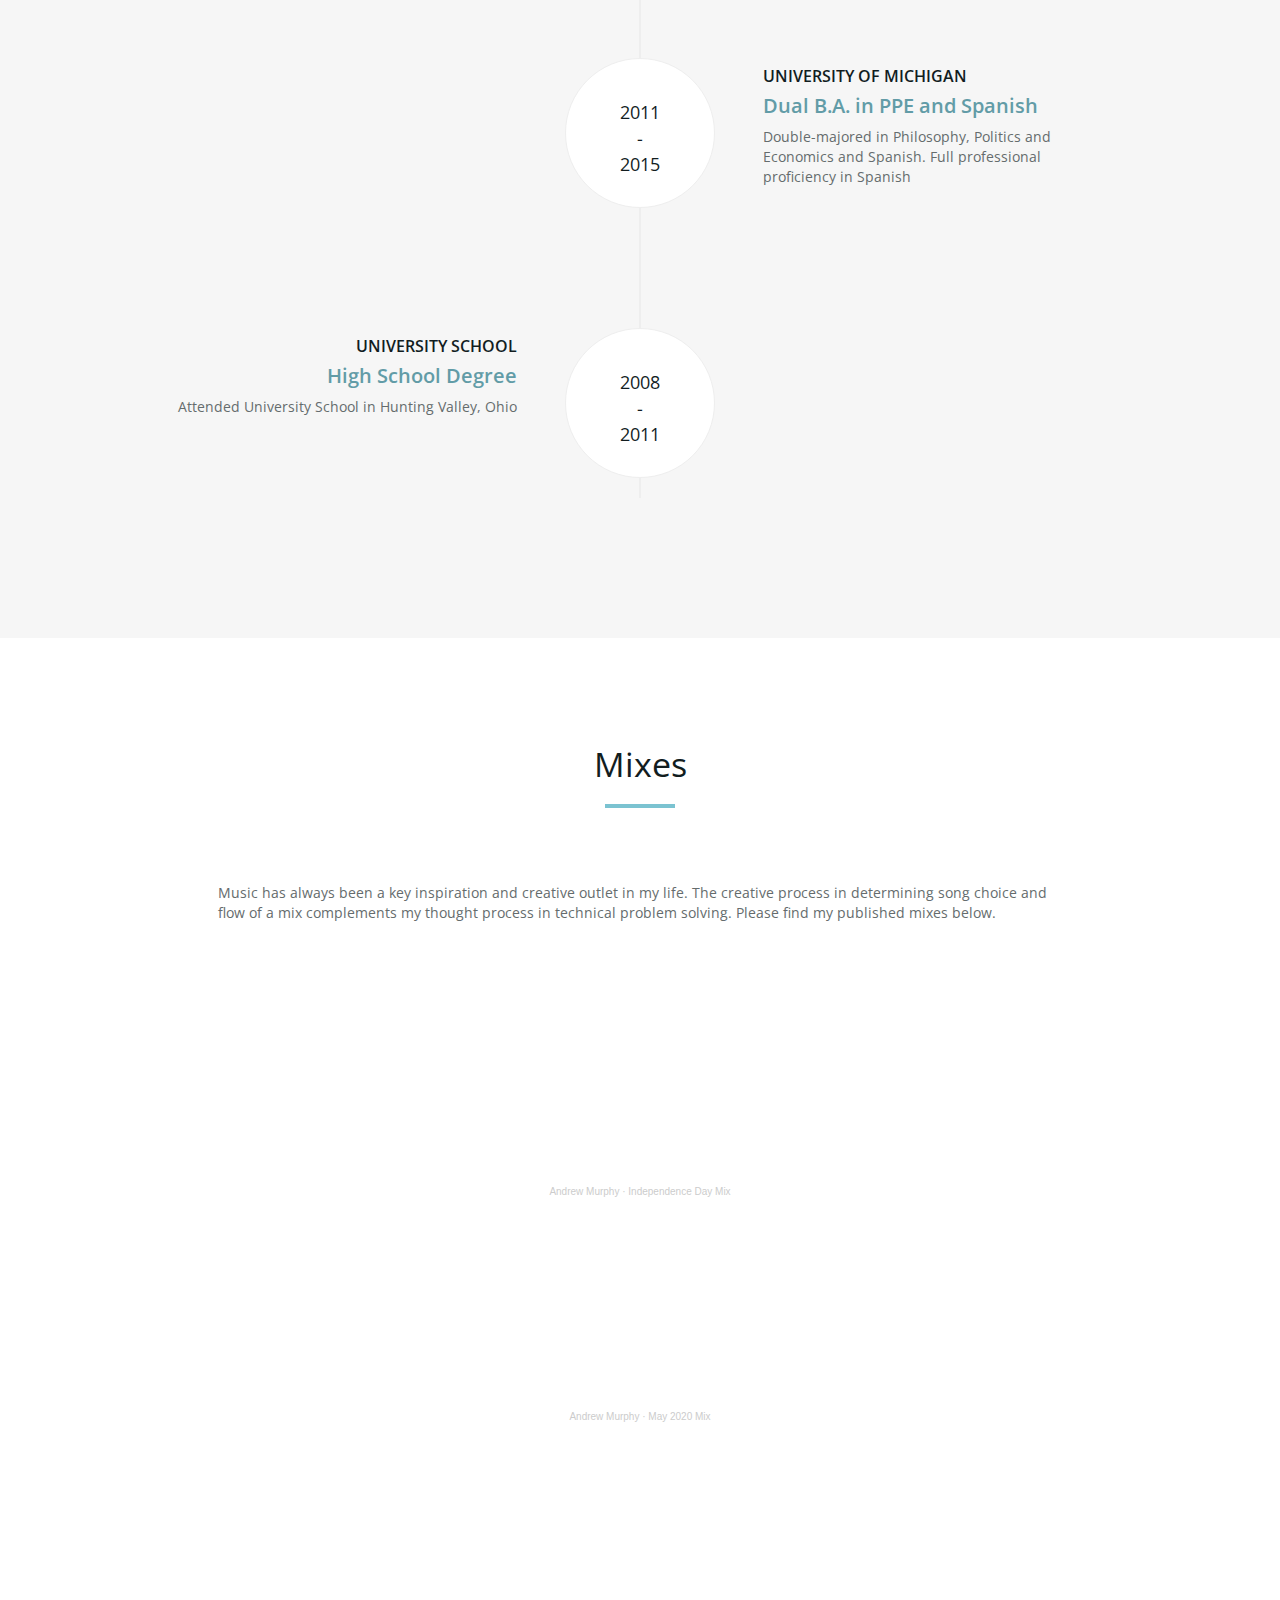
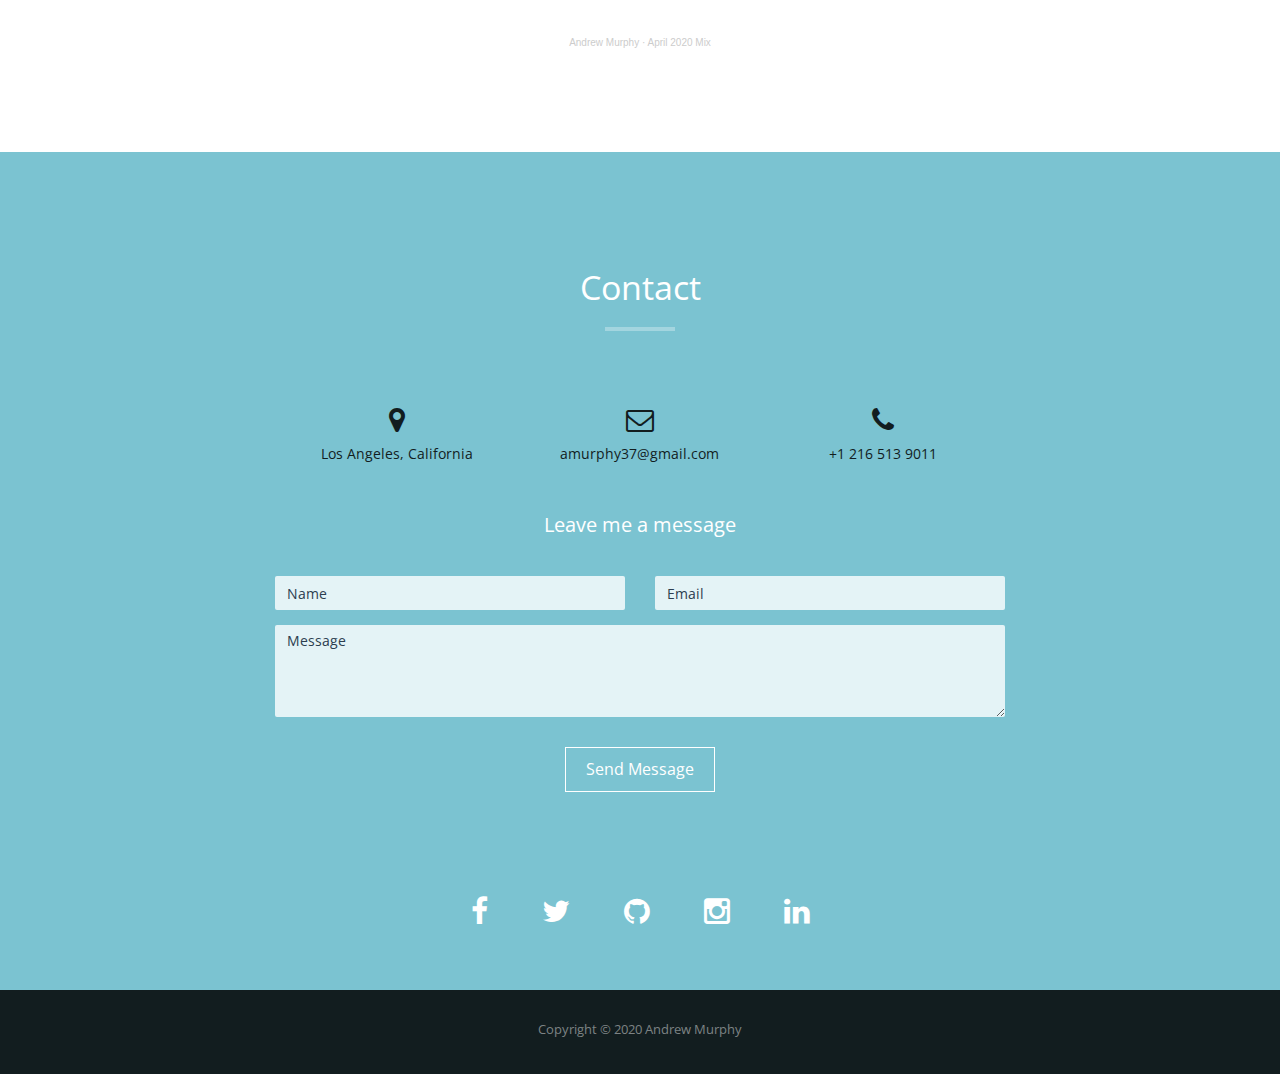
==== commit 0a0e734f: "added slacktoplaylist and removed nexttrackup" ====
--- a/index.html
+++ b/index.html
@@ -168,11 +168,12 @@
         </div>
         <div class="col-sm-6 col-md-4 col-lg-4 app">
           <div class="portfolio-item">
-            <div class="hover-bg"> <a id="nextTrackUpLink" href="http://nexttrackup.herokuapp.com/" target="_blank" title="Community Playlist App">
+            <div class="hover-bg"> <a id="nextTrackUpLink" href="https://slacktoplaylist.herokuapp.com/" target="_blank" title="Community Playlist App">
               <div class="hover-text">
-                <h4>NextTrackUp</h4>
-                <small>Communal playlist application for friends and colleagues to build playlists collaboratively, with the ability to listen to songs direclty in the app via YouTube.</small> 
-                <small>NextTrackUp utilized Handlebars.js and CSS for rendering views, Node.js and Express for server-side automation, and MySQL and Sequelize for databse architecture and queries.</small>
+                <h4>SlackToPlaylist</h4>
+                <small>A Slack application that automatically adds shared songs to users' Spotify or Apple Music playlist corresponding to the channel in which the song
+                was shared.</small> 
+                <small>SlackToPlaylist utilized React.js as a front-end framework, MongoDB to store user data, Oauth2.0 to integrate Spotify and Slack, and Node.js/Express to serve the application</small>
                 <br>
                 <br>
                 <small>Click to see Github and deployed application</small>
@@ -509,7 +510,7 @@
     })
 
     $("#nextTrackUpLink").click(function () {
-      window.open("https://github.com/amurphy37/Project2");
+      window.open("https://github.com/amurphy37/slack-to-playlist");
     })
 
     $("#trailTailsLink").click(function () {
--- a/css/style.css
+++ b/css/style.css
@@ -170,10 +170,9 @@
 	display: table;
 	width: 100%;
 	height: auto;
-	padding: 100px 0;
-	text-align: center;
-	color: #fff;
-	background: url(../img/intro-bg2.jpg) no-repeat center top;
+	/* padding: 100px 0; */
+	color: #fff;
+	background: url(../img/backgroundimg.jpg) no-repeat center top;
 	background-color: #7bc3d1;
 	-webkit-background-size: cover;
 	-moz-background-size: cover;
@@ -668,6 +667,7 @@
 }
 .intro .intro-text {
 	max-width: 75%;
+	float: right;
 }
 .intro .intro-text p {
 	font-family: 'Lato', sans-serif;
